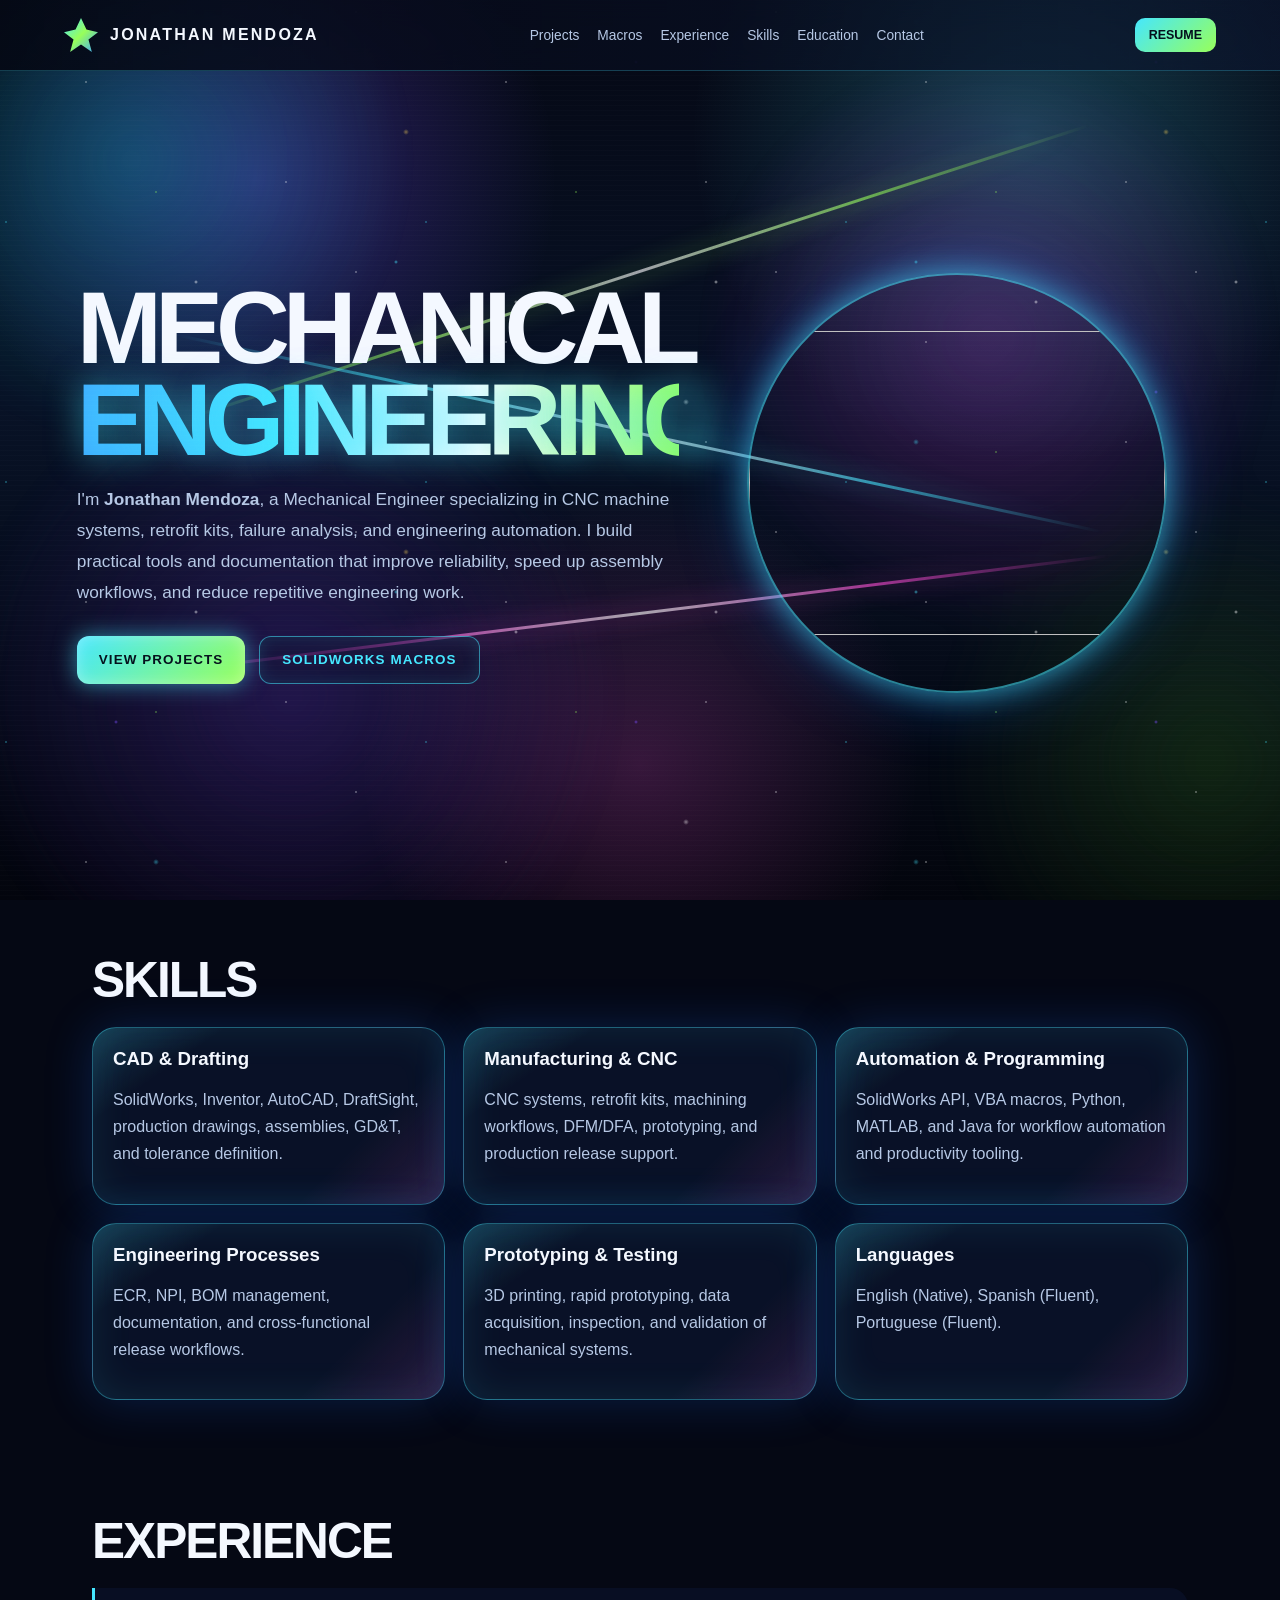
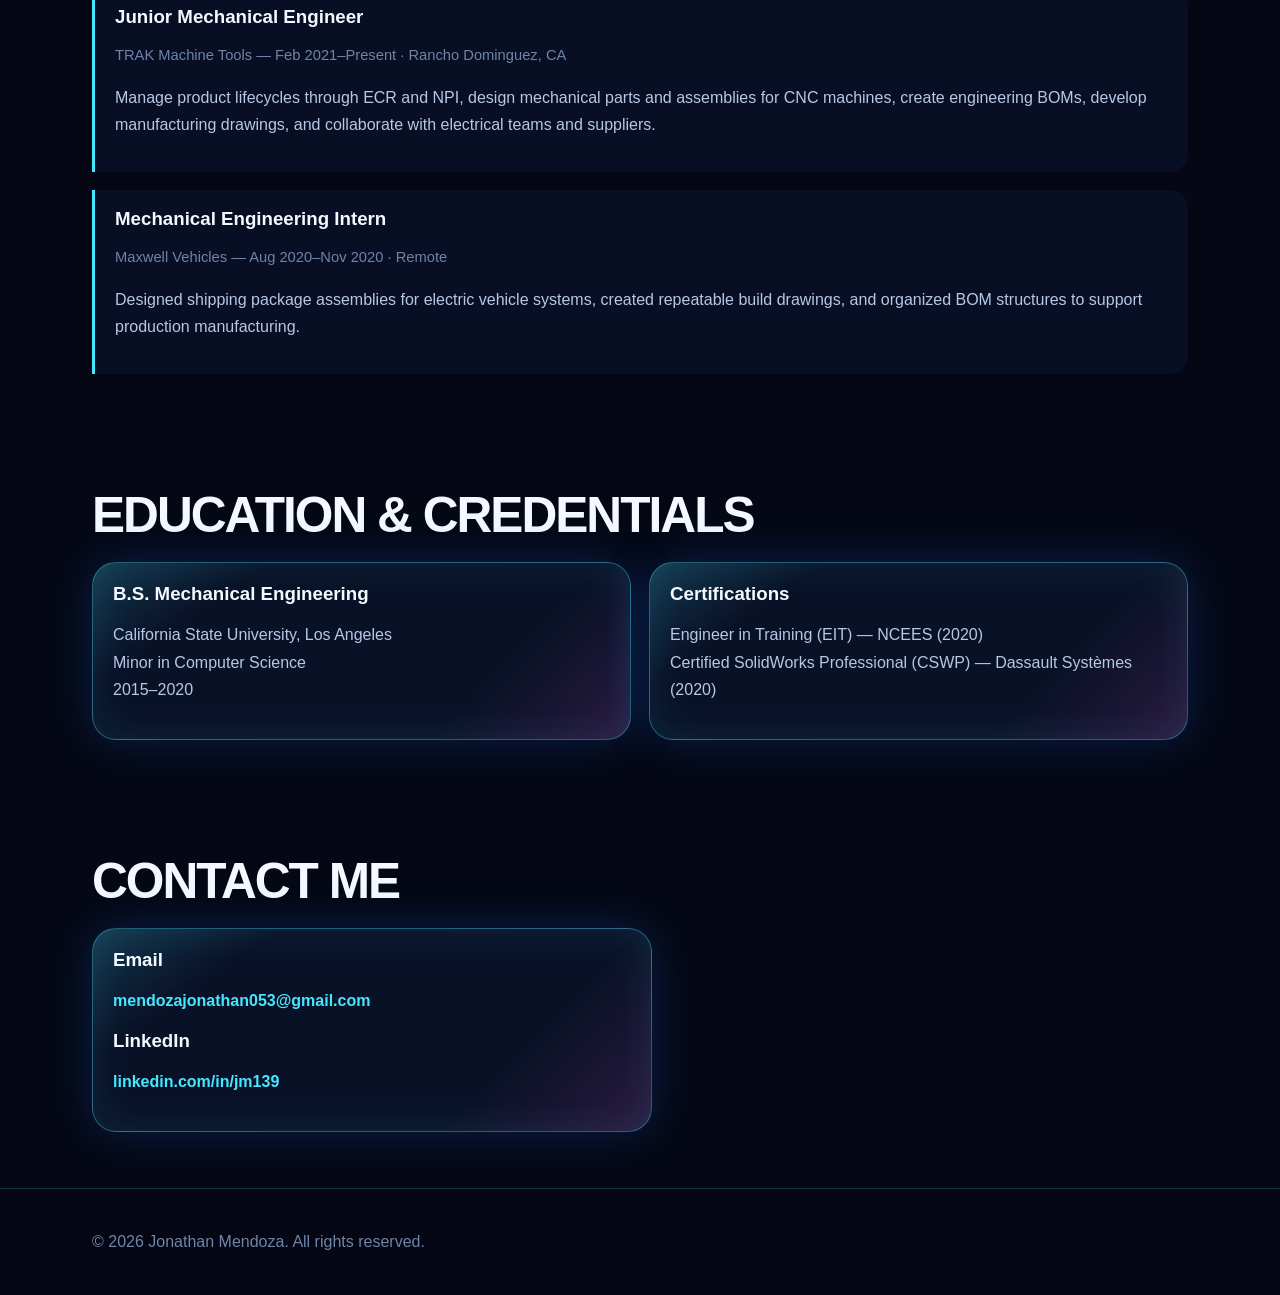
==== index.html @ 1b7caec9 "Fix img tag in index.html" ====
<!doctype html>
<html lang="en">
<head>
  <meta charset="utf-8" />
  <meta name="viewport" content="width=device-width, initial-scale=1" />
  <title>Jonathan Mendoza — Mechanical Engineer Portfolio</title>
  <meta name="description" content="Portfolio of Jonathan Mendoza, Mechanical Engineer specializing in CNC systems, SolidWorks automation, failure analysis, and manufacturing documentation." />
  <link rel="icon" href="assets/favicon.svg" type="image/svg+xml" />
  <link rel="stylesheet" href="styles.css" />
  <script defer src="script.js"></script>
</head>
<body>
  <div class="space-scene" aria-hidden="true">
    <div class="parallax-layer nebula-layer" data-depth="0.018"></div>
    <div class="parallax-layer stars-large" data-depth="0.030"></div>
    <div class="parallax-layer stars-medium" data-depth="0.055"></div>
    <div class="parallax-layer stars-small" data-depth="0.085"></div>
    <div class="grid-horizon"></div>
    <div class="shooting-star" style="--top:8%;--left:-12%;--length:210px;--angle:22deg;--duration:5.8s;--delay:0.5s;--travel-x:120vw;--travel-y:48vh;"></div>
    <div class="shooting-star" style="--top:20%;--left:58%;--length:150px;--angle:145deg;--duration:6.4s;--delay:2.2s;--travel-x:-90vw;--travel-y:50vh;"></div>
    <div class="shooting-star" style="--top:62%;--left:-18%;--length:250px;--angle:18deg;--duration:7.4s;--delay:4.1s;--travel-x:130vw;--travel-y:30vh;"></div>
    <div class="energy-beam beam-1"></div>
    <div class="energy-beam beam-2"></div>
    <div class="energy-beam beam-3"></div>
  </div>
  <div class="scanline" aria-hidden="true"></div>

  <header class="site-header">
    <div class="nav-shell">
      <a class="brand" href="#hero" aria-label="Jonathan Mendoza home">
        <span class="logo-mark"></span>
        <span>Jonathan Mendoza</span>
      </a>

      <nav class="nav-links" aria-label="Primary navigation">
        <a href="#projects">Projects</a>
        <a href="solidworks-macros.html">Macros</a>
        <a href="#experience">Experience</a>
        <a href="#skills">Skills</a>
        <a href="#education">Education</a>
        <a href="#contact">Contact</a>
      </nav>

      <a class="resume-link" href="assets/Jonathan_Mendoza_Resume.pdf" download>Resume</a>
    </div>
  </header>

  <main id="main" class="page">
    <section id="hero" class="hero">
      <div class="hero-copy">
        <h1>
          <span>Mechanical</span>
          <span class="title-gradient">Engineering</span>
        </h1>

        <p>
          I'm <strong>Jonathan Mendoza</strong>, a Mechanical Engineer specializing in CNC machine systems,
          retrofit kits, failure analysis, and engineering automation. I build practical tools and documentation
          that improve reliability, speed up assembly workflows, and reduce repetitive engineering work.
        </p>

        <div class="actions">
          <a class="btn btn-primary" href="#projects">View Projects</a>
          <a class="btn btn-secondary" href="solidworks-macros.html">SolidWorks Macros</a>
        </div>
      </div>

    <div class="hero-visual">
      <div class="profile-orb">
        <img src="assets/profile.png>
      </div>
    </div>
    </section>

    <section id="projects" class="content-section">
      <div class="container">
        <h2 class="section-title">Selected Projects</h2>
        <p class="section-sub">
          Engineering work focused on DFM, non-conformance management, commissioning, rapid prototyping,
          tooling, and documentation.
        </p>

        <div class="grid cols-3">
          <article class="hud-card">
            <div class="project-image placeholder-cyan">CNC</div>
            <div class="card-body">
              <h3>CNC Drive Assembly — Redacted Drawing</h3>
              <p>Engineering drawing showing the mechanical layout of a ball screw assembly for a CNC mill.</p>
              <div class="tags">
                <span>Drawing</span>
                <span>CNC</span>
                <span>Redacted</span>
              </div>
              <a class="text-link" href="assets/drawings/CNC_Drive_Assembly_Drawing.pdf" target="_blank" rel="noopener">View Drawing (PDF)</a>
            </div>
          </article>

          <article class="hud-card">
            <div class="project-image placeholder-green">EFA</div>
            <div class="card-body">
              <h3>CNC Turret Coolant Leakage — Failure Analysis</h3>
              <p>Performed a structured engineering investigation into position-dependent coolant leakage on a CNC turning center.</p>
              <div class="tags">
                <span>Failure Analysis</span>
                <span>Root Cause</span>
                <span>Reliability</span>
              </div>
              <a class="text-link" href="coolant-leakage-failure-analysis.html">View Case Study →</a>
            </div>
          </article>

          <article class="hud-card">
            <div class="project-image placeholder-violet">SW</div>
            <div class="card-body">
              <h3>SolidWorks Macro Toolkit</h3>
              <p>Custom SolidWorks API macros for drawing cleanup, assembly diagnostics, tree organization, and faster workflows.</p>
              <div class="tags">
                <span>SolidWorks API</span>
                <span>VBA</span>
                <span>Automation</span>
              </div>
              <a class="text-link" href="solidworks-macros.html">View Macro Case Study →</a>
            </div>
          </article>
        </div>
      </div>
    </section>

    <section id="skills" class="content-section">
      <div class="container">
        <h2 class="section-title">Skills</h2>

        <div class="grid cols-3">
          <article class="hud-card">
            <div class="card-body">
              <h3>CAD &amp; Drafting</h3>
              <p>SolidWorks, Inventor, AutoCAD, DraftSight, production drawings, assemblies, GD&amp;T, and tolerance definition.</p>
            </div>
          </article>

          <article class="hud-card">
            <div class="card-body">
              <h3>Manufacturing &amp; CNC</h3>
              <p>CNC systems, retrofit kits, machining workflows, DFM/DFA, prototyping, and production release support.</p>
            </div>
          </article>

          <article class="hud-card">
            <div class="card-body">
              <h3>Automation &amp; Programming</h3>
              <p>SolidWorks API, VBA macros, Python, MATLAB, and Java for workflow automation and productivity tooling.</p>
            </div>
          </article>

          <article class="hud-card">
            <div class="card-body">
              <h3>Engineering Processes</h3>
              <p>ECR, NPI, BOM management, documentation, and cross-functional release workflows.</p>
            </div>
          </article>

          <article class="hud-card">
            <div class="card-body">
              <h3>Prototyping &amp; Testing</h3>
              <p>3D printing, rapid prototyping, data acquisition, inspection, and validation of mechanical systems.</p>
            </div>
          </article>

          <article class="hud-card">
            <div class="card-body">
              <h3>Languages</h3>
              <p>English (Native), Spanish (Fluent), Portuguese (Fluent).</p>
            </div>
          </article>
        </div>
      </div>
    </section>

    <section id="experience" class="content-section">
      <div class="container">
        <h2 class="section-title">Experience</h2>

        <div class="timeline">
          <article class="timeline-item">
            <h3>Junior Mechanical Engineer</h3>
            <p class="meta">TRAK Machine Tools — Feb 2021–Present · Rancho Dominguez, CA</p>
            <p>
              Manage product lifecycles through ECR and NPI, design mechanical parts and assemblies for CNC machines,
              create engineering BOMs, develop manufacturing drawings, and collaborate with electrical teams and suppliers.
            </p>
          </article>

          <article class="timeline-item">
            <h3>Mechanical Engineering Intern</h3>
            <p class="meta">Maxwell Vehicles — Aug 2020–Nov 2020 · Remote</p>
            <p>
              Designed shipping package assemblies for electric vehicle systems, created repeatable build drawings,
              and organized BOM structures to support production manufacturing.
            </p>
          </article>
        </div>
      </div>
    </section>

    <section id="education" class="content-section">
      <div class="container">
        <h2 class="section-title">Education &amp; Credentials</h2>

        <div class="grid cols-2">
          <article class="hud-card">
            <div class="card-body">
              <h3>B.S. Mechanical Engineering</h3>
              <p>
                California State University, Los Angeles<br />
                Minor in Computer Science<br />
                2015–2020
              </p>
            </div>
          </article>

          <article class="hud-card">
            <div class="card-body">
              <h3>Certifications</h3>
              <p>
                Engineer in Training (EIT) — NCEES (2020)<br />
                Certified SolidWorks Professional (CSWP) — Dassault Systèmes (2020)
              </p>
            </div>
          </article>
        </div>
      </div>
    </section>

    <section id="contact" class="content-section">
      <div class="container">
        <h2 class="section-title">Contact Me</h2>

        <div class="hud-card contact-card">
          <div class="card-body">
            <h3>Email</h3>
            <p>
              <a class="text-link" href="mailto:mendozajonathan053@gmail.com">mendozajonathan053@gmail.com</a>
            </p>

            <h3>LinkedIn</h3>
            <p>
              <a class="text-link" href="https://linkedin.com/in/jm139" target="_blank" rel="noopener">linkedin.com/in/jm139</a>
            </p>
          </div>
        </div>
      </div>
    </section>
  </main>

  <footer class="footer">
    <div class="container">
      <p>© 2026 Jonathan Mendoza. All rights reserved.</p>
    </div>
  </footer>
</body>
</html>
---- styles.css ----
:root {
  --space-black: #050814;
  --deep-space: #0c1630;
  --panel-blue: rgba(12, 22, 48, 0.78);

  --starforce-blue: #3ea7ff;
  --cyber-cyan: #45e7ff;
  --megaman-blue: #1c6fff;
  --plasma-green: #98ff5a;
  --galaxy-violet: #7b4dff;
  --cosmic-magenta: #ff4fd8;
  --flare-gold: #ffd85a;

  --text-primary: #f4f8ff;
  --text-secondary: #b6c8e5;
  --text-muted: #6f84a8;
}

/* Base */
* {
  box-sizing: border-box;
}

html {
  scroll-behavior: smooth;
}

body {
  margin: 0;
  min-height: 100vh;
  overflow-x: hidden;
  font-family: "Segoe UI", Arial, sans-serif;
  color: var(--text-primary);
  background: var(--space-black);
}

a {
  color: inherit;
}

/* Animated Background */
.space-scene {
  position: fixed;
  inset: 0;
  overflow: hidden;
  z-index: -10;
  background:
    radial-gradient(circle at 20% 20%, rgba(123, 77, 255, 0.34), transparent 24%),
    radial-gradient(circle at 80% 15%, rgba(69, 231, 255, 0.25), transparent 26%),
    radial-gradient(circle at 50% 85%, rgba(255, 79, 216, 0.20), transparent 28%),
    linear-gradient(180deg, #050814 0%, #081226 45%, #03050d 100%);
}

.parallax-layer {
  position: absolute;
  inset: -12%;
  background-repeat: repeat;
  will-change: transform;
  transition: transform 0.16s ease-out;
}

.stars-small {
  opacity: 0.95;
  background-image:
    radial-gradient(1px 1px at 20px 30px, #ffffff, transparent),
    radial-gradient(1px 1px at 90px 120px, #ffffff, transparent),
    radial-gradient(1px 1px at 160px 70px, #45e7ff, transparent),
    radial-gradient(1px 1px at 240px 190px, #ffffff, transparent),
    radial-gradient(1px 1px at 310px 40px, #98ff5a, transparent);
  background-size: 420px 260px;
  animation: starDriftSmall 80s linear infinite;
}

.stars-medium {
  opacity: 0.65;
  background-image:
    radial-gradient(2px 2px at 30px 40px, #45e7ff, transparent),
    radial-gradient(2px 2px at 150px 80px, #ffffff, transparent),
    radial-gradient(2px 2px at 270px 170px, #7b4dff, transparent),
    radial-gradient(2px 2px at 350px 60px, #ffffff, transparent);
  background-size: 520px 330px;
  animation: starDriftMedium 110s linear infinite reverse;
}

.stars-large {
  opacity: 0.45;
  background-image:
    radial-gradient(3px 3px at 80px 90px, #ffffff, transparent),
    radial-gradient(3px 3px at 310px 130px, #45e7ff, transparent),
    radial-gradient(3px 3px at 560px 240px, #ffd85a, transparent);
  background-size: 760px 420px;
  animation: starDriftLarge 150s linear infinite;
}

.nebula-layer {
  opacity: 0.72;
  filter: blur(16px) saturate(150%);
  background:
    radial-gradient(circle at 18% 24%, rgba(69, 231, 255, 0.34), transparent 18%),
    radial-gradient(circle at 28% 72%, rgba(123, 77, 255, 0.32), transparent 24%),
    radial-gradient(circle at 72% 40%, rgba(255, 79, 216, 0.28), transparent 22%),
    radial-gradient(circle at 86% 78%, rgba(152, 255, 90, 0.16), transparent 18%);
  animation: nebulaPulse 9s ease-in-out infinite alternate;
}

.grid-horizon {
  position: absolute;
  left: -15%;
  right: -15%;
  bottom: -18%;
  height: 44vh;
  transform: perspective(650px) rotateX(64deg);
  transform-origin: bottom;
  background-image:
    linear-gradient(rgba(69, 231, 255, 0.28) 1px, transparent 1px),
    linear-gradient(90deg, rgba(69, 231, 255, 0.28) 1px, transparent 1px);
  background-size: 70px 70px;
  box-shadow: inset 0 20px 90px rgba(69, 231, 255, 0.24);
  mask-image: linear-gradient(to top, rgba(0, 0, 0, 0.85), transparent 75%);
  animation: gridTravel 4.5s linear infinite;
}

.shooting-star {
  position: absolute;
  top: var(--top);
  left: var(--left);
  width: var(--length);
  height: 2px;
  opacity: 0;
  transform: rotate(var(--angle));
  background: linear-gradient(90deg, transparent, #ffffff, var(--cyber-cyan), transparent);
  border-radius: 999px;
  filter: drop-shadow(0 0 8px var(--cyber-cyan));
  animation: shoot var(--duration) linear infinite;
  animation-delay: var(--delay);
}

.energy-beam {
  position: absolute;
  left: 13vw;
  width: 74vw;
  height: 3px;
  border-radius: 999px;
  opacity: 0.62;
  filter: drop-shadow(0 0 12px currentColor);
  background: linear-gradient(90deg, transparent, currentColor, #ffffff, currentColor, transparent);
  animation: beamSweep 6s ease-in-out infinite alternate;
}

.beam-1 {
  top: 30%;
  color: var(--plasma-green);
  transform: rotate(-18deg);
}

.beam-2 {
  top: 48%;
  color: var(--cyber-cyan);
  transform: rotate(12deg);
  animation-delay: -1.8s;
}

.beam-3 {
  top: 68%;
  color: var(--cosmic-magenta);
  transform: rotate(-7deg);
  animation-delay: -3.2s;
}

.scanline {
  position: fixed;
  inset: 0;
  z-index: 20;
  pointer-events: none;
  opacity: 0.25;
  mix-blend-mode: screen;
  background: repeating-linear-gradient(
    to bottom,
    rgba(255, 255, 255, 0.035) 0,
    rgba(255, 255, 255, 0.035) 1px,
    transparent 1px,
    transparent 5px
  );
}

/* Page Structure */
.page {
  position: relative;
  z-index: 5;
}

.container {
  max-width: 1140px;
  margin: 0 auto;
  padding: 0 22px;
}

/* Header / Navigation */
.site-header {
  position: sticky;
  top: 0;
  z-index: 30;
  background: linear-gradient(90deg, rgba(5, 8, 20, 0.90), rgba(12, 22, 48, 0.62));
  border-bottom: 1px solid rgba(69, 231, 255, 0.24);
  backdrop-filter: blur(14px);
}

.nav-shell {
  display: flex;
  align-items: center;
  justify-content: space-between;
  gap: 24px;
  padding: 18px clamp(20px, 5vw, 70px);
}

.brand {
  display: flex;
  align-items: center;
  gap: 12px;
  color: var(--text-primary);
  font-weight: 800;
  letter-spacing: 0.14em;
  text-transform: uppercase;
  text-decoration: none;
}

.logo-mark {
  width: 34px;
  height: 34px;
  clip-path: polygon(
    50% 0,
    66% 34%,
    100% 42%,
    72% 63%,
    82% 100%,
    50% 78%,
    18% 100%,
    28% 63%,
    0 42%,
    34% 34%
  );
  background: linear-gradient(135deg, var(--cyber-cyan), var(--plasma-green), var(--starforce-blue));
  box-shadow: 0 0 24px rgba(69, 231, 255, 0.75);
}

.nav-links {
  display: flex;
  flex-wrap: wrap;
  gap: 18px;
  color: var(--text-secondary);
  font-size: 0.86rem;
}

.nav-links a,
.resume-link {
  text-decoration: none;
}

.resume-link {
  color: #04101c;
  background: linear-gradient(135deg, var(--cyber-cyan), var(--plasma-green));
  padding: 10px 14px;
  border-radius: 10px;
  font-size: 0.78rem;
  font-weight: 800;
  text-transform: uppercase;
}

/* Hero */
.hero {
  display: grid;
  grid-template-columns: minmax(0, 1.1fr) minmax(280px, 0.9fr);
  align-items: center;
  gap: 32px;
  min-height: calc(100vh - 76px);
  padding: 72px clamp(22px, 6vw, 86px);
}

.hero-copy {
  max-width: 820px;
}

/* Removed from HTML, kept only in case it appears elsewhere */
.kicker {
  display: none;
}

h1 {
  margin: 0;
  font-size: clamp(3rem, 8vw, 7.2rem);
  line-height: 0.9;
  letter-spacing: -0.07em;
  text-transform: uppercase;
}

.title-gradient {
  display: block;
  background: linear-gradient(
    90deg,
    var(--starforce-blue),
    var(--cyber-cyan),
    #ffffff,
    var(--plasma-green)
  );
  -webkit-background-clip: text;
  -webkit-text-fill-color: transparent;
  text-shadow: 0 0 34px rgba(69, 231, 255, 0.54);
}

.hero-copy p,
.section-sub {
  color: var(--text-secondary);
  font-size: 1.08rem;
  line-height: 1.8;
}

.hero-copy p {
  max-width: 660px;
}

.actions {
  display: flex;
  flex-wrap: wrap;
  gap: 14px;
  margin-top: 28px;
}

.btn {
  display: inline-flex;
  align-items: center;
  justify-content: center;
  min-height: 48px;
  padding: 0 22px;
  border-radius: 12px;
  font-size: 0.84rem;
  font-weight: 750;
  letter-spacing: 0.08em;
  text-transform: uppercase;
  text-decoration: none;
}

.btn-primary {
  color: #04101c;
  background: linear-gradient(135deg, var(--cyber-cyan), var(--plasma-green));
  box-shadow:
    0 0 22px rgba(69, 231, 255, 0.55),
    inset 0 0 16px rgba(255, 255, 255, 0.36);
}

.btn-secondary {
  color: var(--cyber-cyan);
  background: rgba(12, 22, 48, 0.42);
  border: 1px solid rgba(69, 231, 255, 0.55);
  box-shadow: inset 0 0 18px rgba(69, 231, 255, 0.12);
}

/* Hero portrait card */

/* Removed from HTML, kept hidden as backup */
.card-header,
.status-list {
  display: none;
}

.hero-visual {
  display: flex;
  justify-content: center;
  align-items: center;
}

.profile-orb {
  width: min(420px, 90%);
  aspect-ratio: 1;
  border-radius: 50%;
  overflow: hidden;

  border: 2px solid rgba(69, 231, 255, 0.55);

  box-shadow:
    0 0 30px rgba(69, 231, 255, 0.6),
    0 0 70px rgba(28, 111, 255, 0.35);
}

.profile-orb img {
  width: 100%;
  height: 100%;
  object-fit: cover;
  display: block;
}

/* Sections */
.content-section {
  padding: 56px 0;
}

.section-title {
  margin: 0 0 18px;
  font-size: clamp(1.8rem, 4vw, 3.1rem);
  letter-spacing: -0.04em;
  text-transform: uppercase;
}

.grid {
  display: grid;
  gap: 18px;
}

.cols-3 {
  grid-template-columns: repeat(3, minmax(0, 1fr));
}

.cols-2 {
  grid-template-columns: repeat(2, minmax(0, 1fr));
}

/* Cards */
.hud-card {
  min-height: 100%;
  position: relative;
  overflow: hidden;
  border: 1px solid rgba(69, 231, 255, 0.38);
  border-radius: 24px;
  background:
    linear-gradient(145deg, rgba(69, 231, 255, 0.18), transparent 22%),
    linear-gradient(315deg, rgba(255, 79, 216, 0.14), transparent 28%),
    rgba(12, 22, 48, 0.70);
  backdrop-filter: blur(18px);
  box-shadow:
    0 0 48px rgba(28, 111, 255, 0.22),
    inset 0 0 42px rgba(69, 231, 255, 0.10);
}

.project-image {
  height: 160px;
  display: grid;
  place-items: center;
  color: #04101c;
  font-size: 3rem;
  font-weight: 900;
  letter-spacing: 0.1em;
}

.placeholder-cyan {
  background: linear-gradient(135deg, var(--cyber-cyan), var(--megaman-blue));
}

.placeholder-green {
  background: linear-gradient(135deg, var(--plasma-green), var(--cyber-cyan));
}

.placeholder-violet {
  background: linear-gradient(135deg, var(--galaxy-violet), var(--cosmic-magenta));
}

.card-body {
  padding: 20px;
}

.card-body h3,
.timeline-item h3 {
  margin: 0 0 8px;
  color: var(--text-primary);
}

.card-body p,
.timeline-item p {
  color: var(--text-secondary);
  line-height: 1.7;
}

.tags {
  display: flex;
  flex-wrap: wrap;
  gap: 8px;
  margin: 14px 0;
}

.tags span {
  color: var(--plasma-green);
  background: rgba(152, 255, 90, 0.08);
  border: 1px solid rgba(152, 255, 90, 0.45);
  border-radius: 999px;
  padding: 5px 9px;
  font-size: 0.72rem;
}

.text-link {
  color: var(--cyber-cyan);
  font-weight: 750;
  text-decoration: none;
}

.text-link:hover {
  text-shadow: 0 0 14px rgba(69, 231, 255, 0.72);
}

/* Timeline */
.timeline {
  display: grid;
  gap: 18px;
}

.timeline-item {
  padding: 18px 20px;
  background: rgba(12, 22, 48, 0.54);
  border-left: 3px solid var(--cyber-cyan);
  border-radius: 0 18px 18px 0;
}

.meta {
  color: var(--text-muted) !important;
  font-size: 0.92rem;
}

/* Contact */
.contact-card {
  max-width: 560px;
}

/* Footer */
.footer {
  position: relative;
  z-index: 5;
  padding: 28px 0;
  color: var(--text-muted);
  background: rgba(5, 8, 20, 0.72);
  border-top: 1px solid rgba(69, 231, 255, 0.22);
}

/* Animations */
@keyframes starDriftSmall {
  from {
    transform: translate3d(0, 0, 0);
  }

  to {
    transform: translate3d(-160px, 260px, 0);
  }
}

@keyframes starDriftMedium {
  from {
    transform: translate3d(0, 0, 0);
  }

  to {
    transform: translate3d(220px, 330px, 0);
  }
}

@keyframes starDriftLarge {
  from {
    transform: translate3d(0, 0, 0);
  }

  to {
    transform: translate3d(-260px, 420px, 0);
  }
}

@keyframes nebulaPulse {
  from {
    transform: scale(1);
    opacity: 0.58;
  }

  to {
    transform: scale(1.08);
    opacity: 0.86;
  }
}

@keyframes gridTravel {
  from {
    background-position: 0 0, 0 0;
  }

  to {
    background-position: 0 70px, 70px 0;
  }
}

@keyframes shoot {
  0% {
    opacity: 0;
    transform: translate3d(0, 0, 0) rotate(var(--angle));
  }

  8% {
    opacity: 1;
  }

  34% {
    opacity: 0.95;
  }

  55%,
  100% {
    opacity: 0;
    transform: translate3d(var(--travel-x), var(--travel-y), 0) rotate(var(--angle));
  }
}

@keyframes beamSweep {
  0% {
    opacity: 0.2;
    filter: drop-shadow(0 0 6px currentColor);
  }

  50% {
    opacity: 0.88;
    filter: drop-shadow(0 0 18px currentColor);
  }

  100% {
    opacity: 0.38;
    filter: drop-shadow(0 0 10px currentColor);
  }
}

/* Responsive */
@media (max-width: 920px) {
  .hero {
    grid-template-columns: 1fr;
  }

  .cols-3 {
    grid-template-columns: 1fr 1fr;
  }

  .nav-links {
    display: none;
  }
}

@media (max-width: 640px) {
  .cols-3,
  .cols-2 {
    grid-template-columns: 1fr;
  }

  .nav-shell {
    padding: 16px 18px;
  }

  .brand {
    letter-spacing: 0.05em;
  }

  .hero {
    padding: 48px 20px;
  }

  h1 {
    font-size: clamp(2.6rem, 18vw, 4.2rem);
  }
}

/* Reduced Motion */
@media (prefers-reduced-motion: reduce) {
  *,
  *::before,
  *::after {
    animation-duration: 0.001ms !important;
    animation-iteration-count: 1 !important;
    scroll-behavior: auto !important;
    transition: none !important;
  }
}
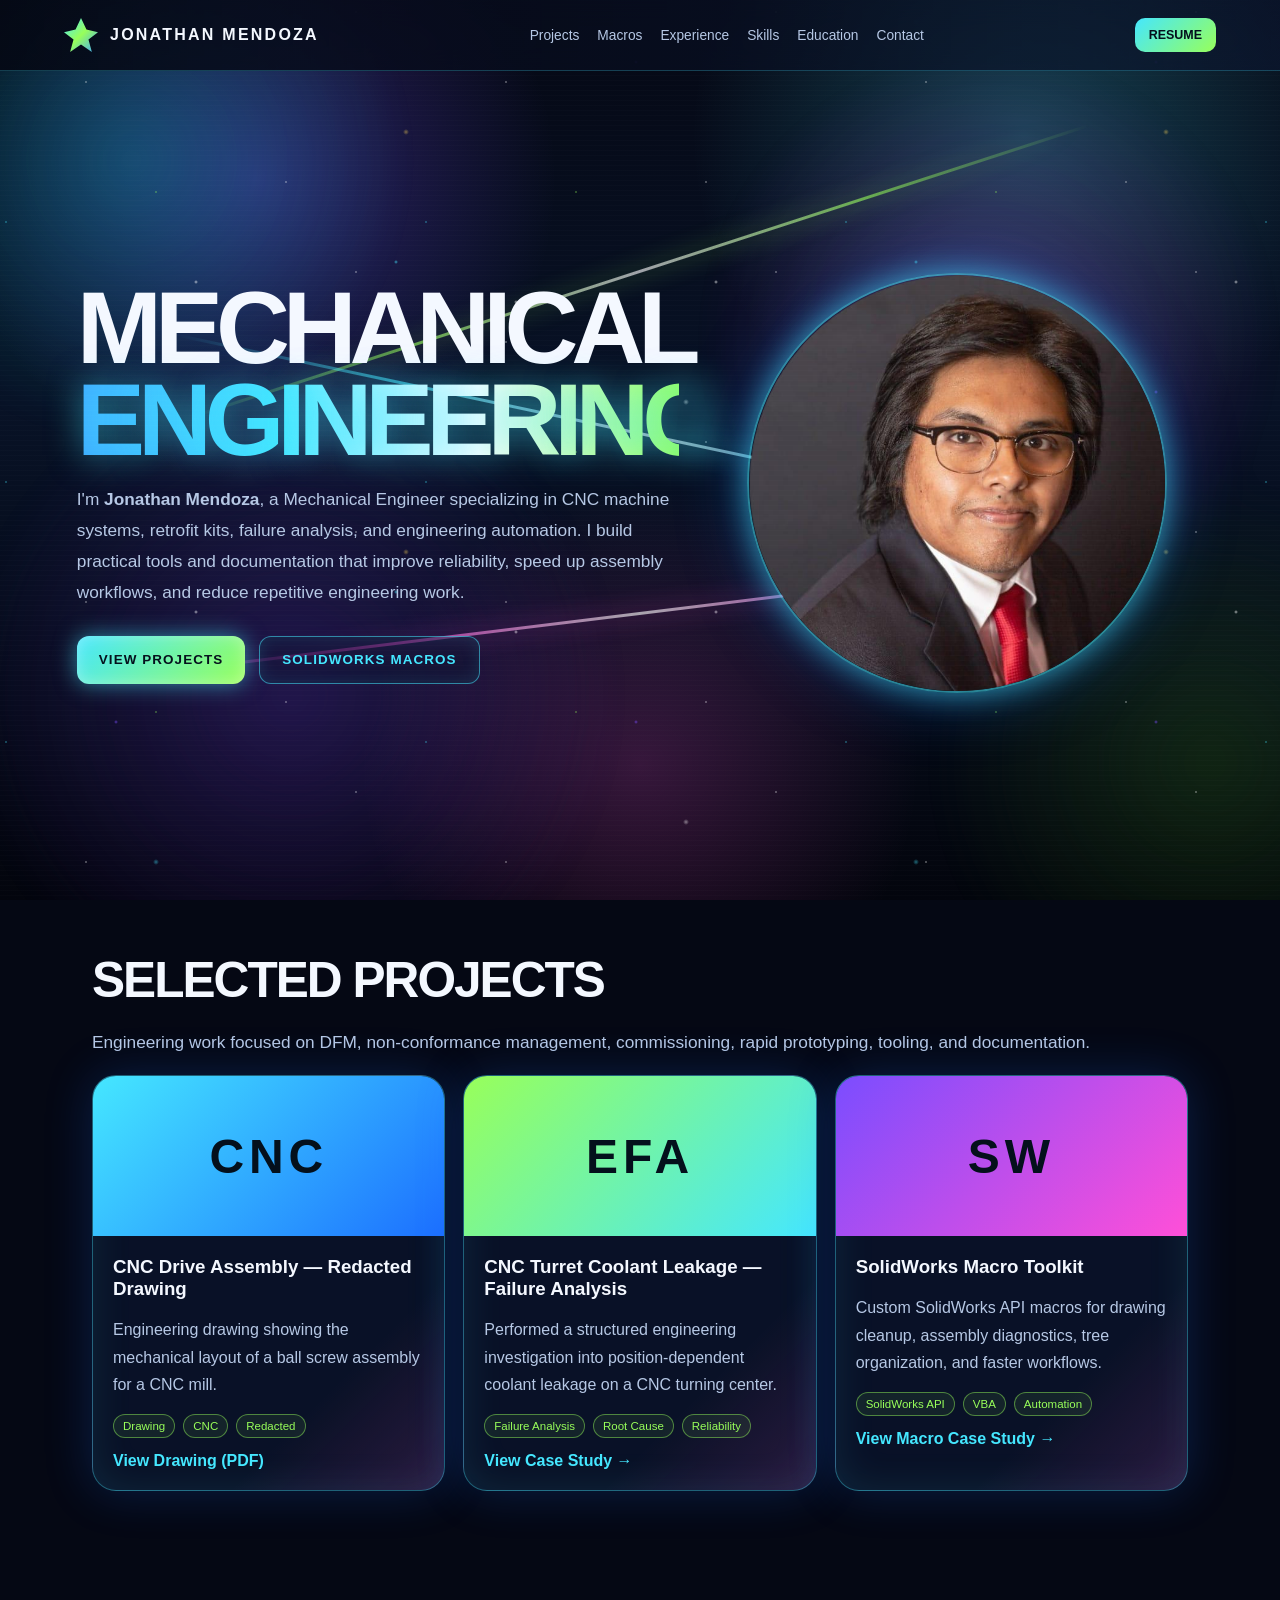
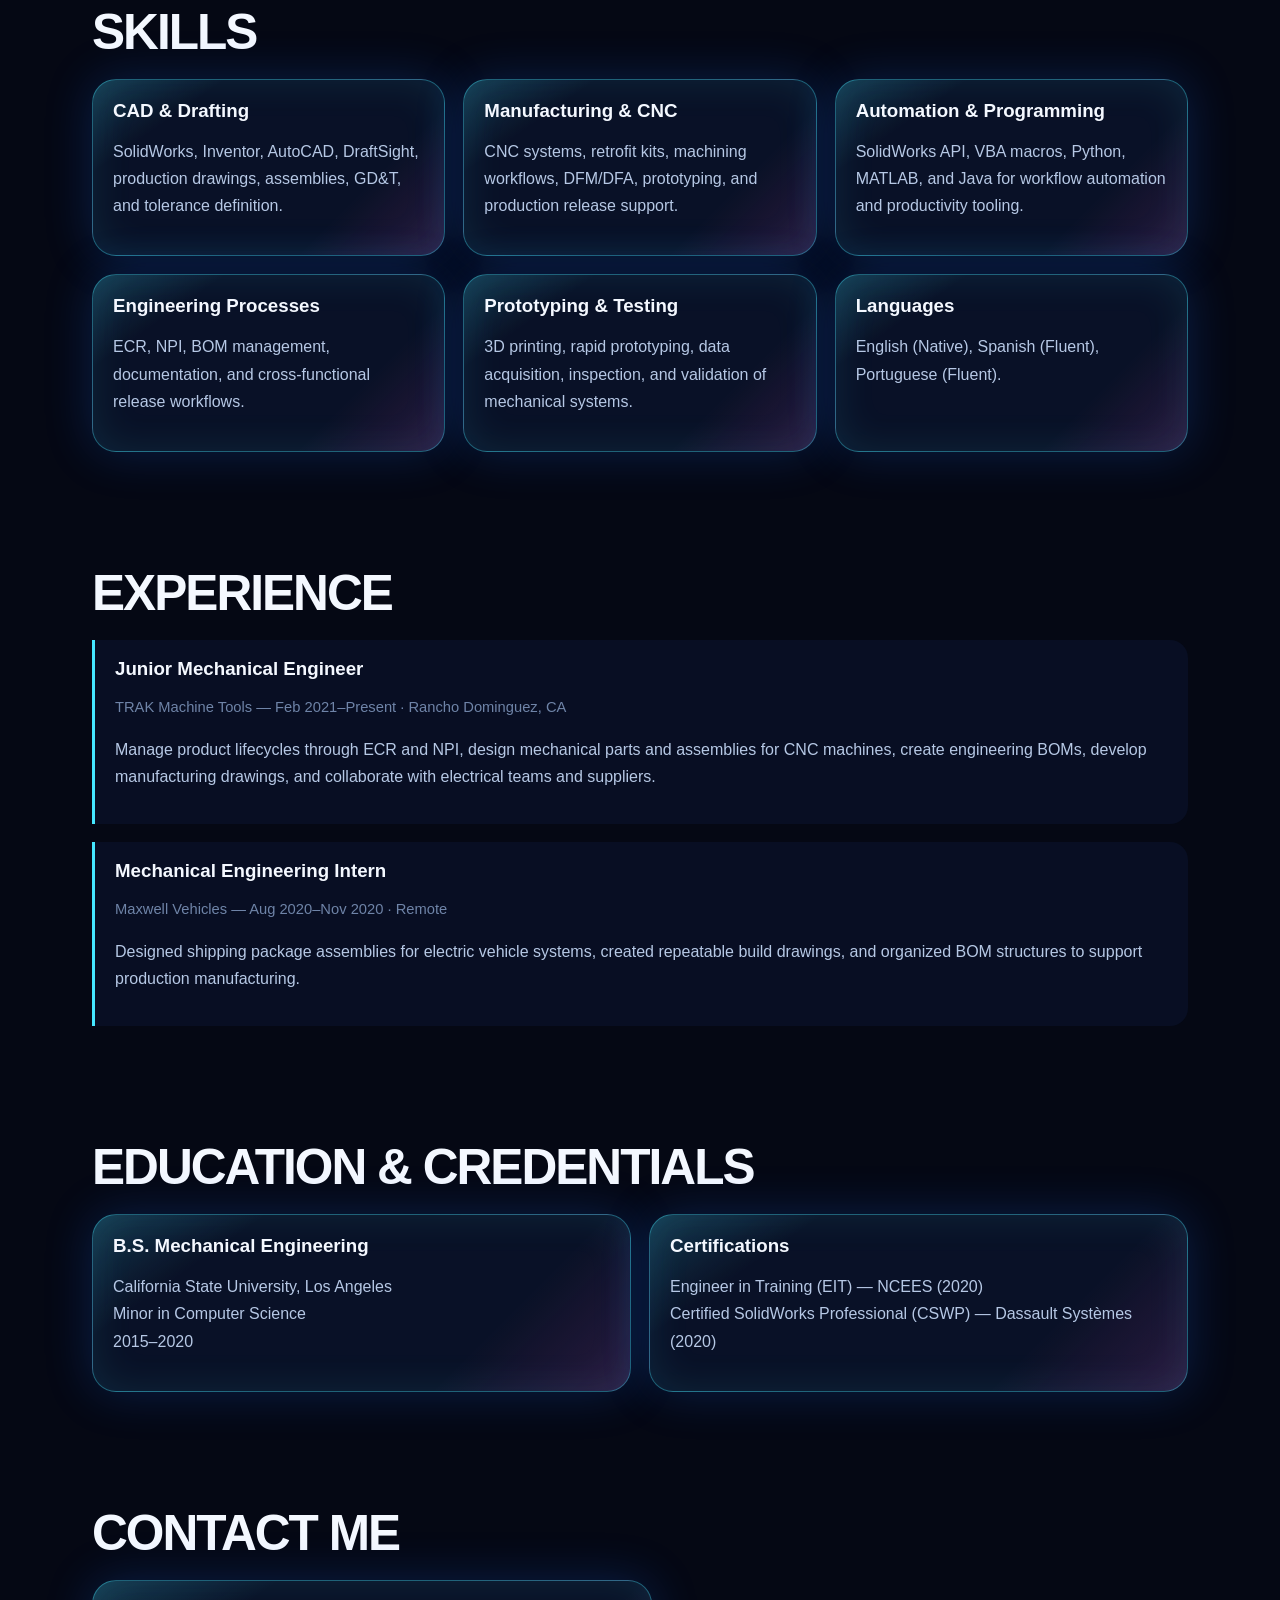
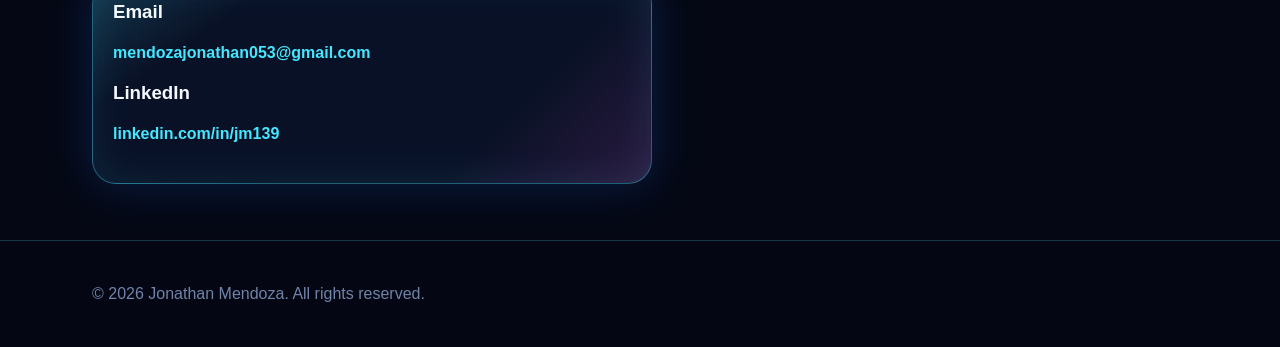
==== commit d6271d81: "Update index.html" ====
--- a/index.html
+++ b/index.html
@@ -67,7 +67,7 @@
 
     <div class="hero-visual">
       <div class="profile-orb">
-        <img src="assets/profile.png>
+        <img src="assets/profile.png" alt="Jonathan Mendoza">
       </div>
     </div>
     </section>
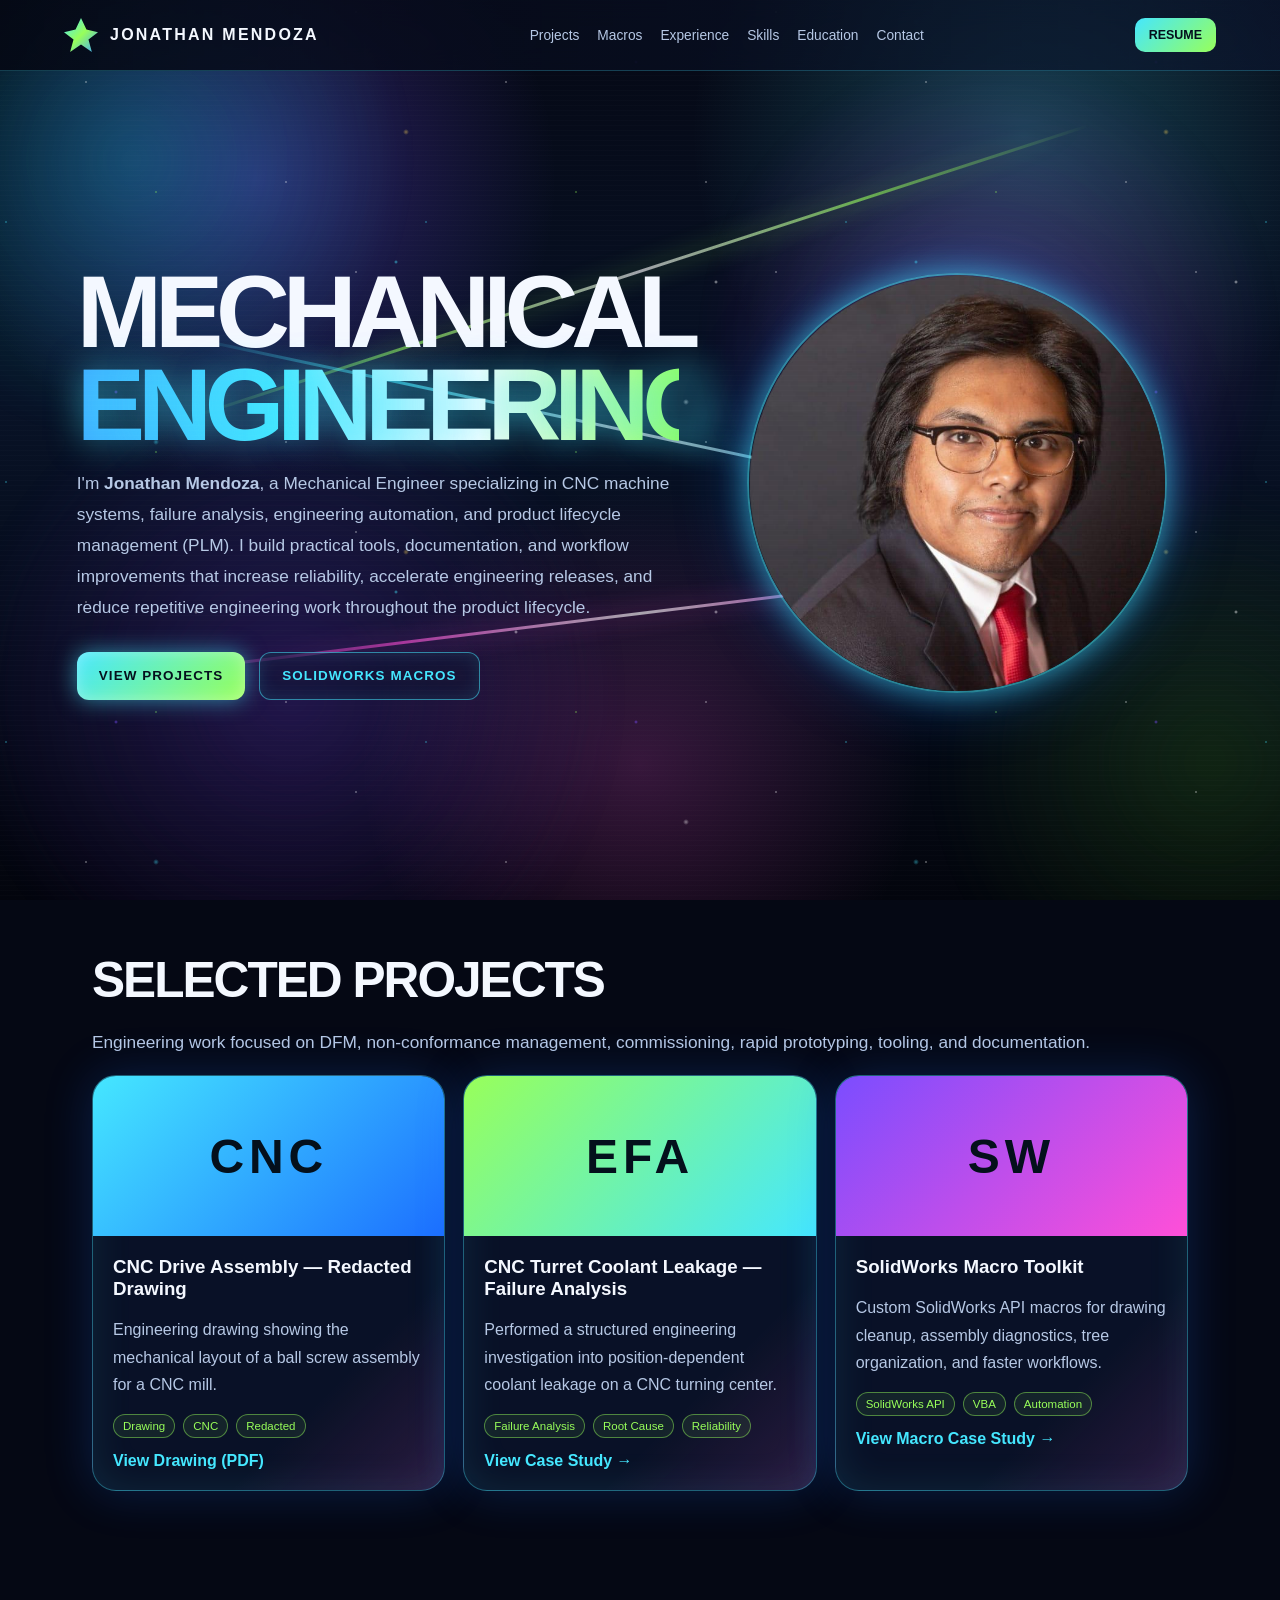
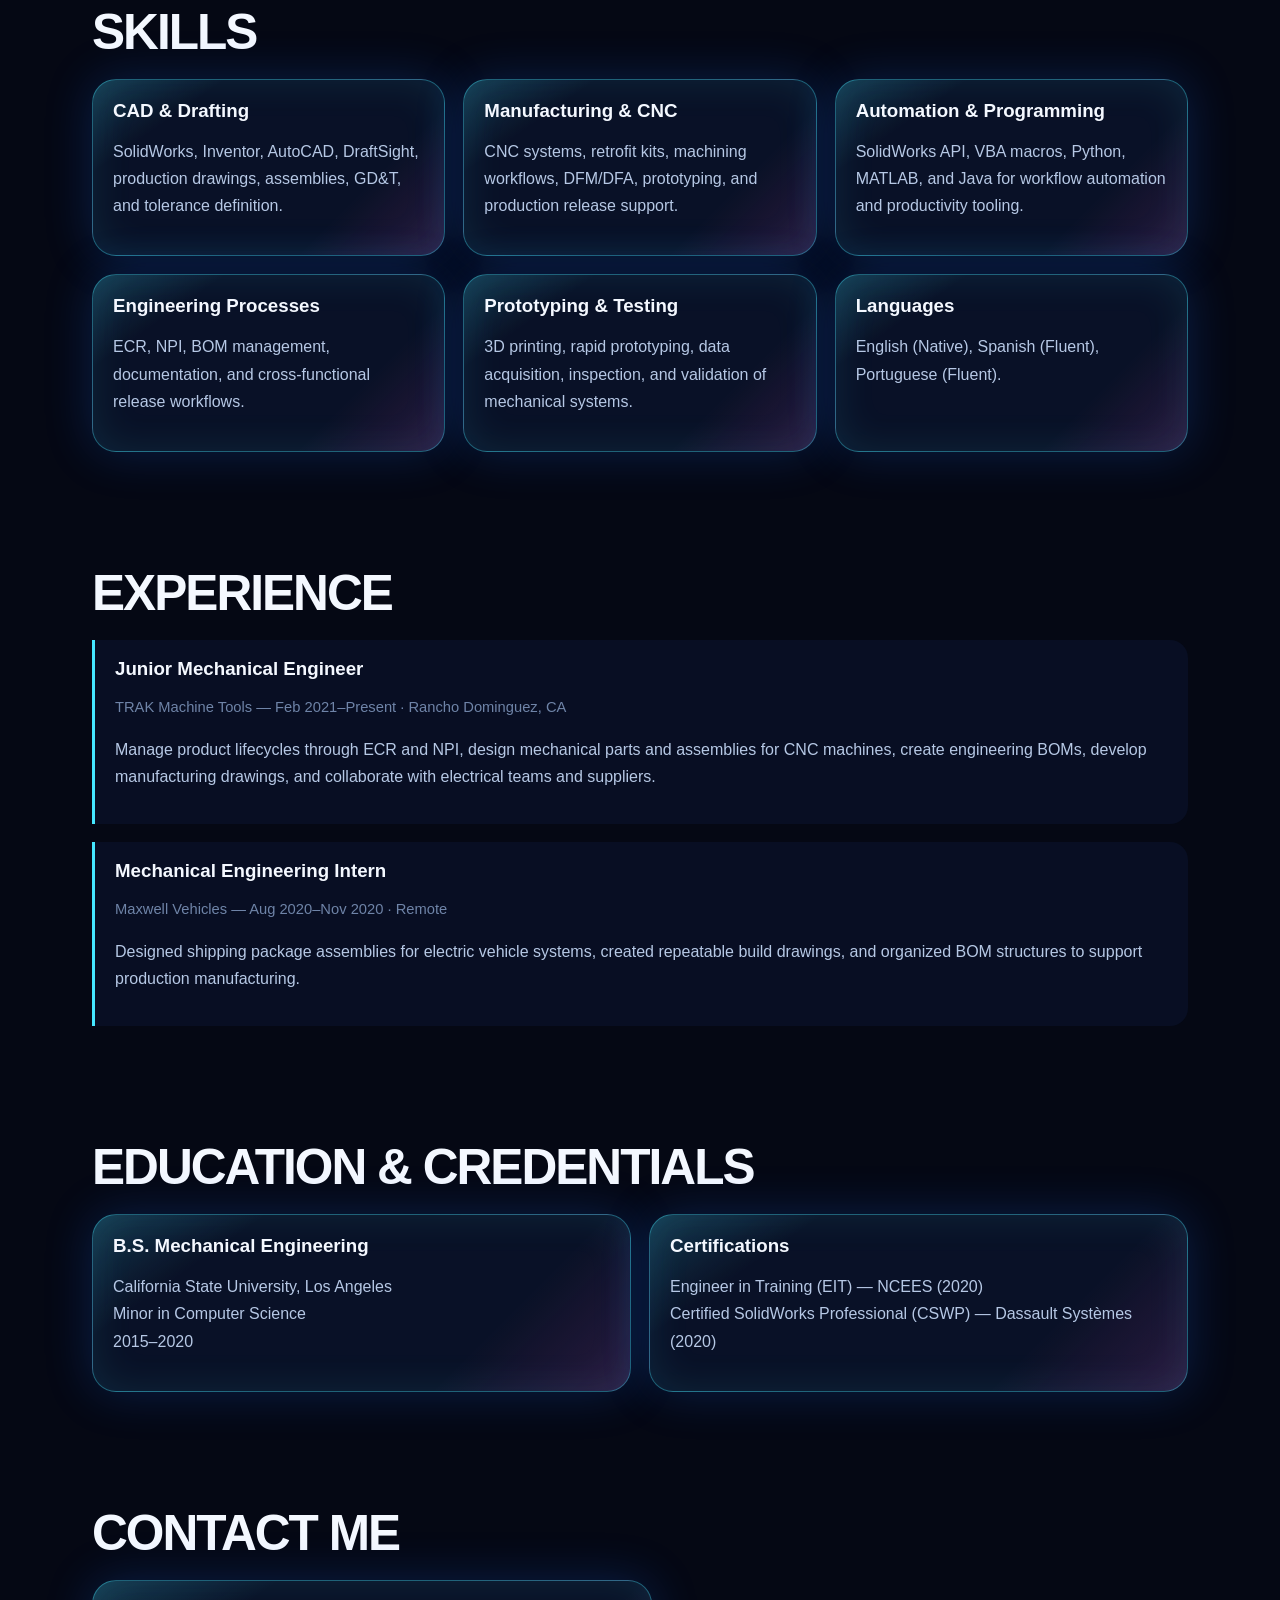
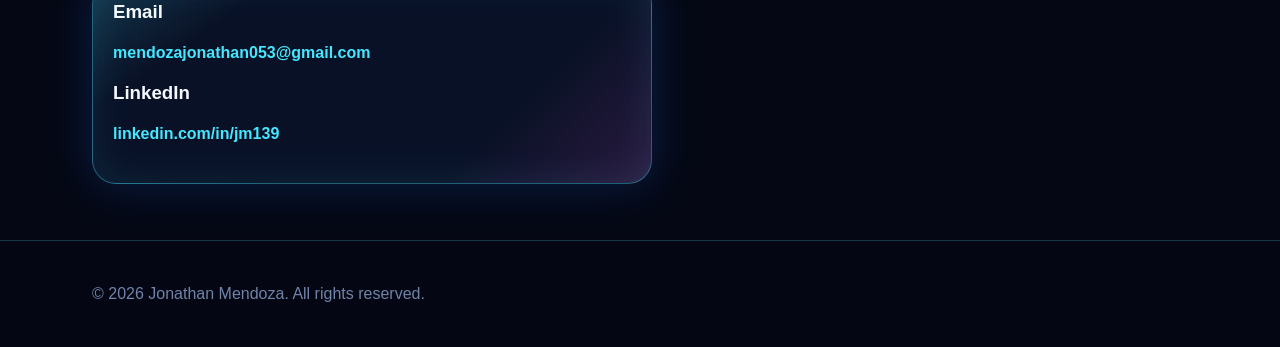
==== commit ad0fca7d: "Revise personal introduction in index.html Updated the description to include product lifecycle mana" ====
--- a/index.html
+++ b/index.html
@@ -55,8 +55,9 @@
 
         <p>
           I'm <strong>Jonathan Mendoza</strong>, a Mechanical Engineer specializing in CNC machine systems,
-          retrofit kits, failure analysis, and engineering automation. I build practical tools and documentation
-          that improve reliability, speed up assembly workflows, and reduce repetitive engineering work.
+          failure analysis, engineering automation, and product lifecycle management (PLM).
+          I build practical tools, documentation, and workflow improvements that increase reliability,
+          accelerate engineering releases, and reduce repetitive engineering work throughout the product lifecycle.
         </p>
 
         <div class="actions">
@@ -67,7 +68,7 @@
 
     <div class="hero-visual">
       <div class="profile-orb">
-        <img src="assets/profile.png" alt="Jonathan Mendoza">
+        <img src="assets/profile.png" alt="Jonathan Mendoza" />
       </div>
     </div>
     </section>
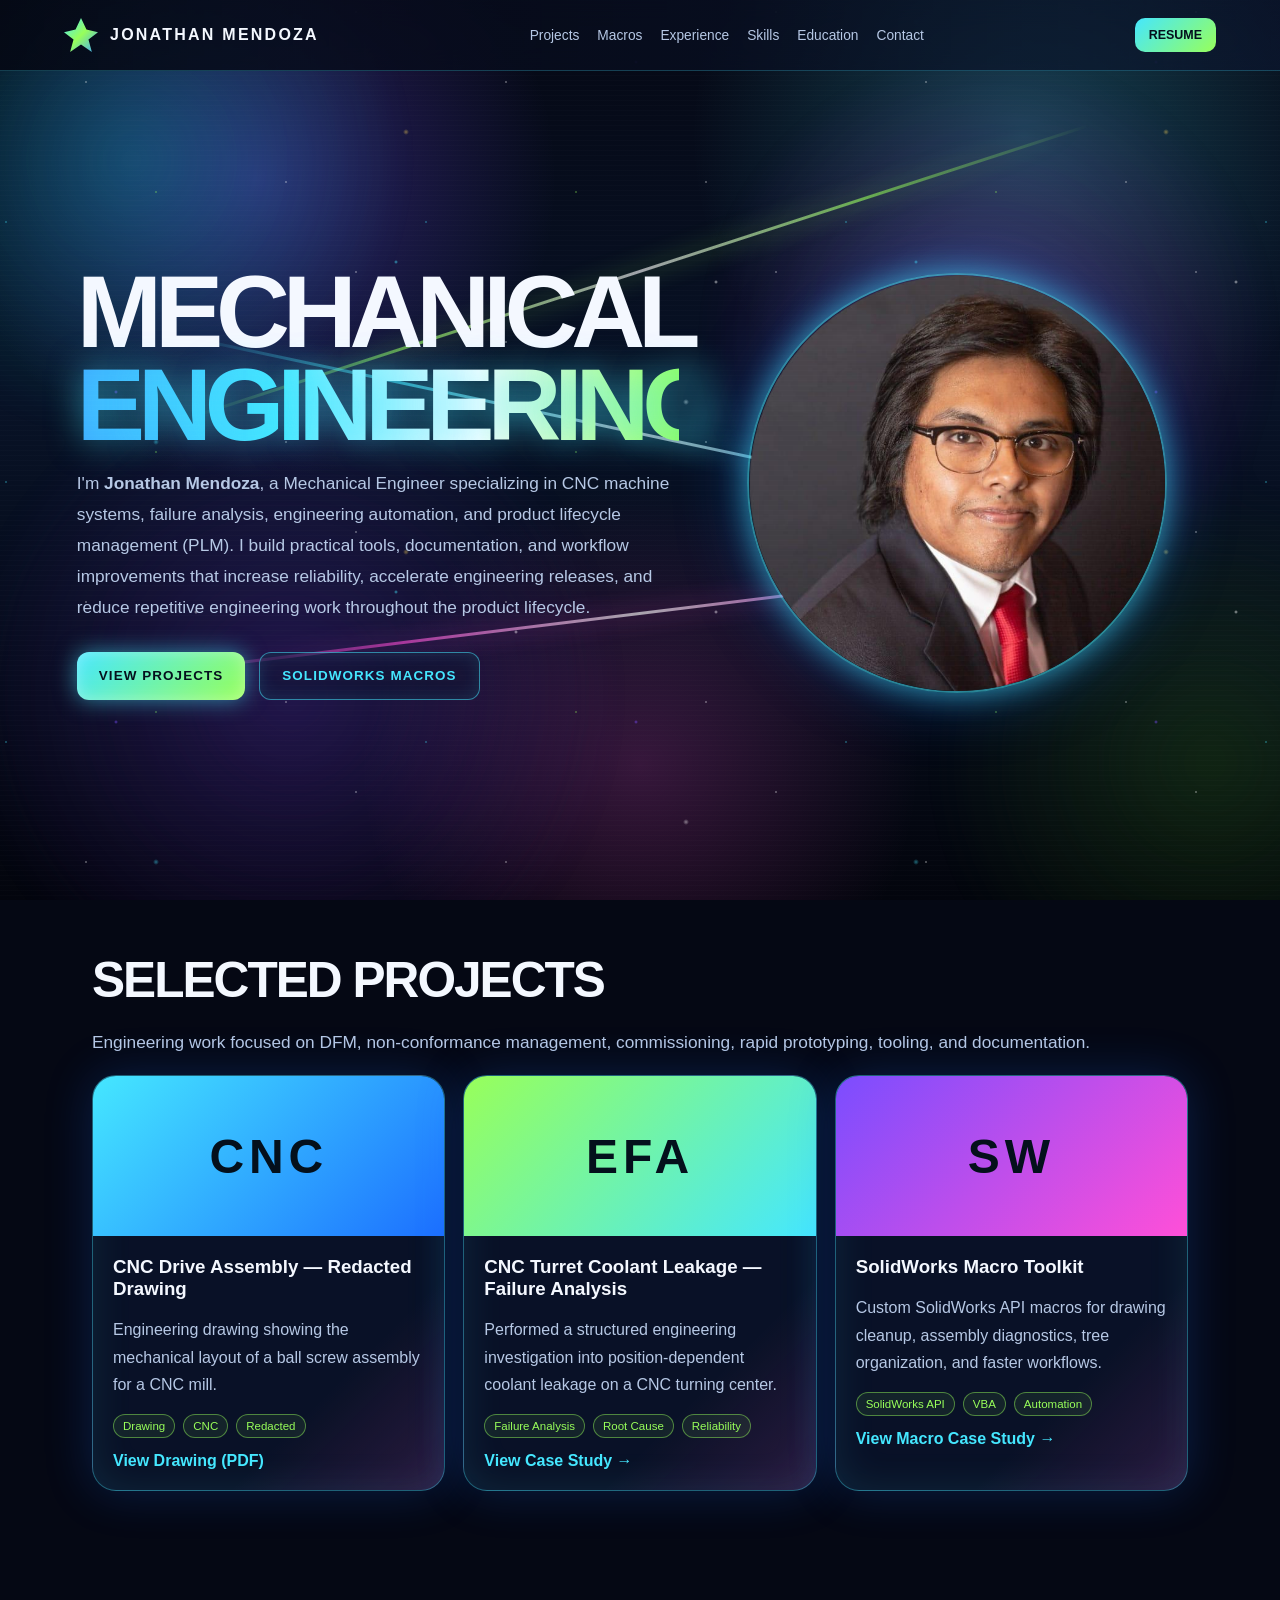
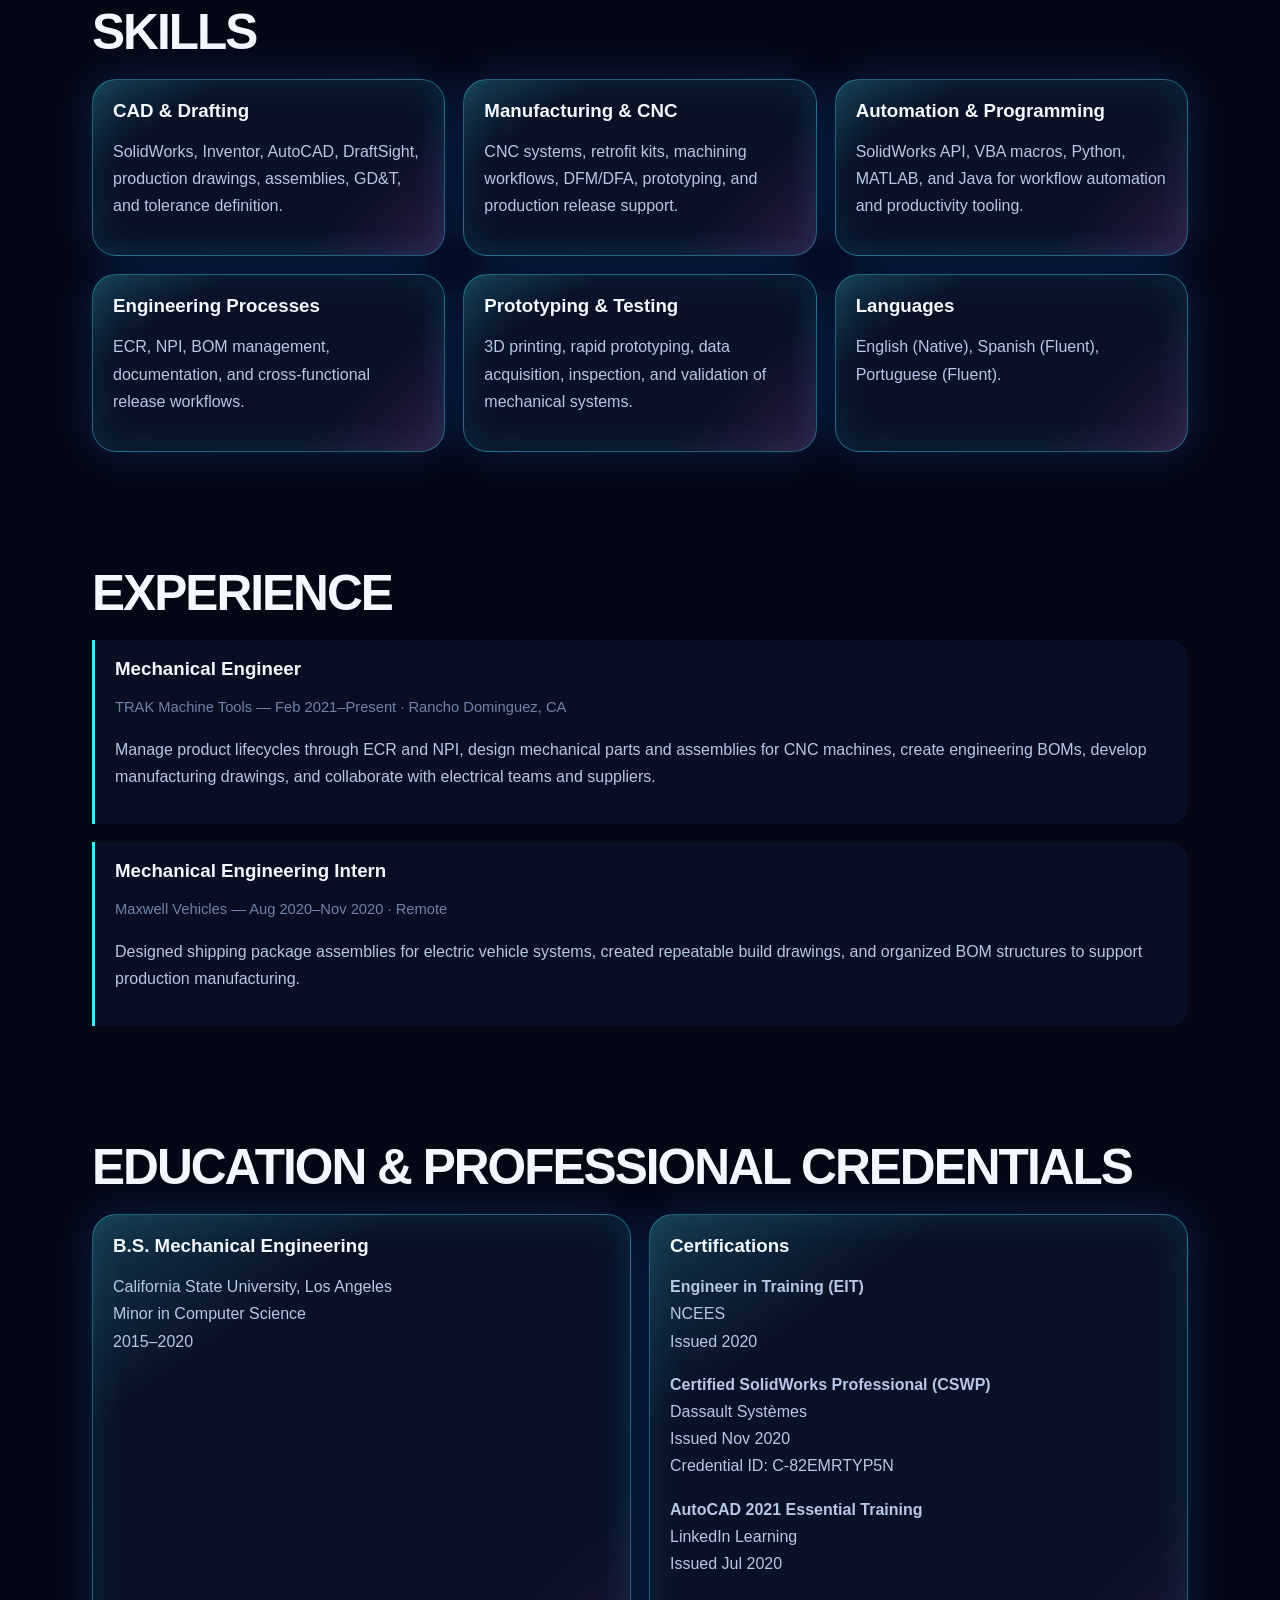
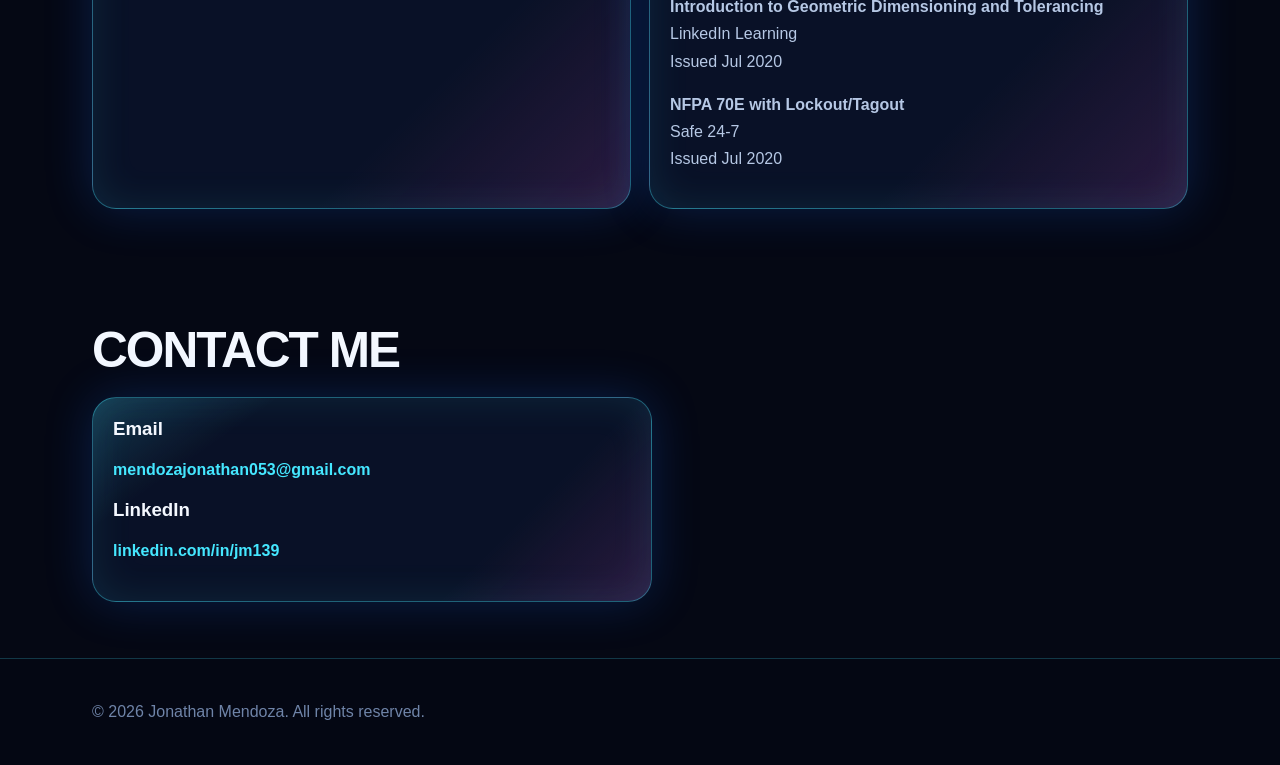
==== commit 5a33c963: "Change job title and add certification details Updated job title and enhanced education section with" ====
--- a/index.html
+++ b/index.html
@@ -183,7 +183,7 @@
 
         <div class="timeline">
           <article class="timeline-item">
-            <h3>Junior Mechanical Engineer</h3>
+            <h3>Mechanical Engineer</h3>
             <p class="meta">TRAK Machine Tools — Feb 2021–Present · Rancho Dominguez, CA</p>
             <p>
               Manage product lifecycles through ECR and NPI, design mechanical parts and assemblies for CNC machines,
@@ -205,7 +205,7 @@
 
     <section id="education" class="content-section">
       <div class="container">
-        <h2 class="section-title">Education &amp; Credentials</h2>
+        <h2 class="section-title">Education &amp; Professional Credentials</h2>
 
         <div class="grid cols-2">
           <article class="hud-card">
@@ -222,10 +222,38 @@
           <article class="hud-card">
             <div class="card-body">
               <h3>Certifications</h3>
-              <p>
-                Engineer in Training (EIT) — NCEES (2020)<br />
-                Certified SolidWorks Professional (CSWP) — Dassault Systèmes (2020)
-              </p>
+          
+              <p>
+                <strong>Engineer in Training (EIT)</strong><br>
+                NCEES<br>
+                Issued 2020
+              </p>
+          
+              <p>
+                <strong>Certified SolidWorks Professional (CSWP)</strong><br>
+                Dassault Systèmes<br>
+                Issued Nov 2020<br>
+                Credential ID: C-82EMRTYP5N
+              </p>
+          
+              <p>
+                <strong>AutoCAD 2021 Essential Training</strong><br>
+                LinkedIn Learning<br>
+                Issued Jul 2020
+              </p>
+          
+              <p>
+                <strong>Introduction to Geometric Dimensioning and Tolerancing</strong><br>
+                LinkedIn Learning<br>
+                Issued Jul 2020
+              </p>
+          
+              <p>
+                <strong>NFPA 70E with Lockout/Tagout</strong><br>
+                Safe 24-7<br>
+                Issued Jul 2020
+              </p>
+          
             </div>
           </article>
         </div>
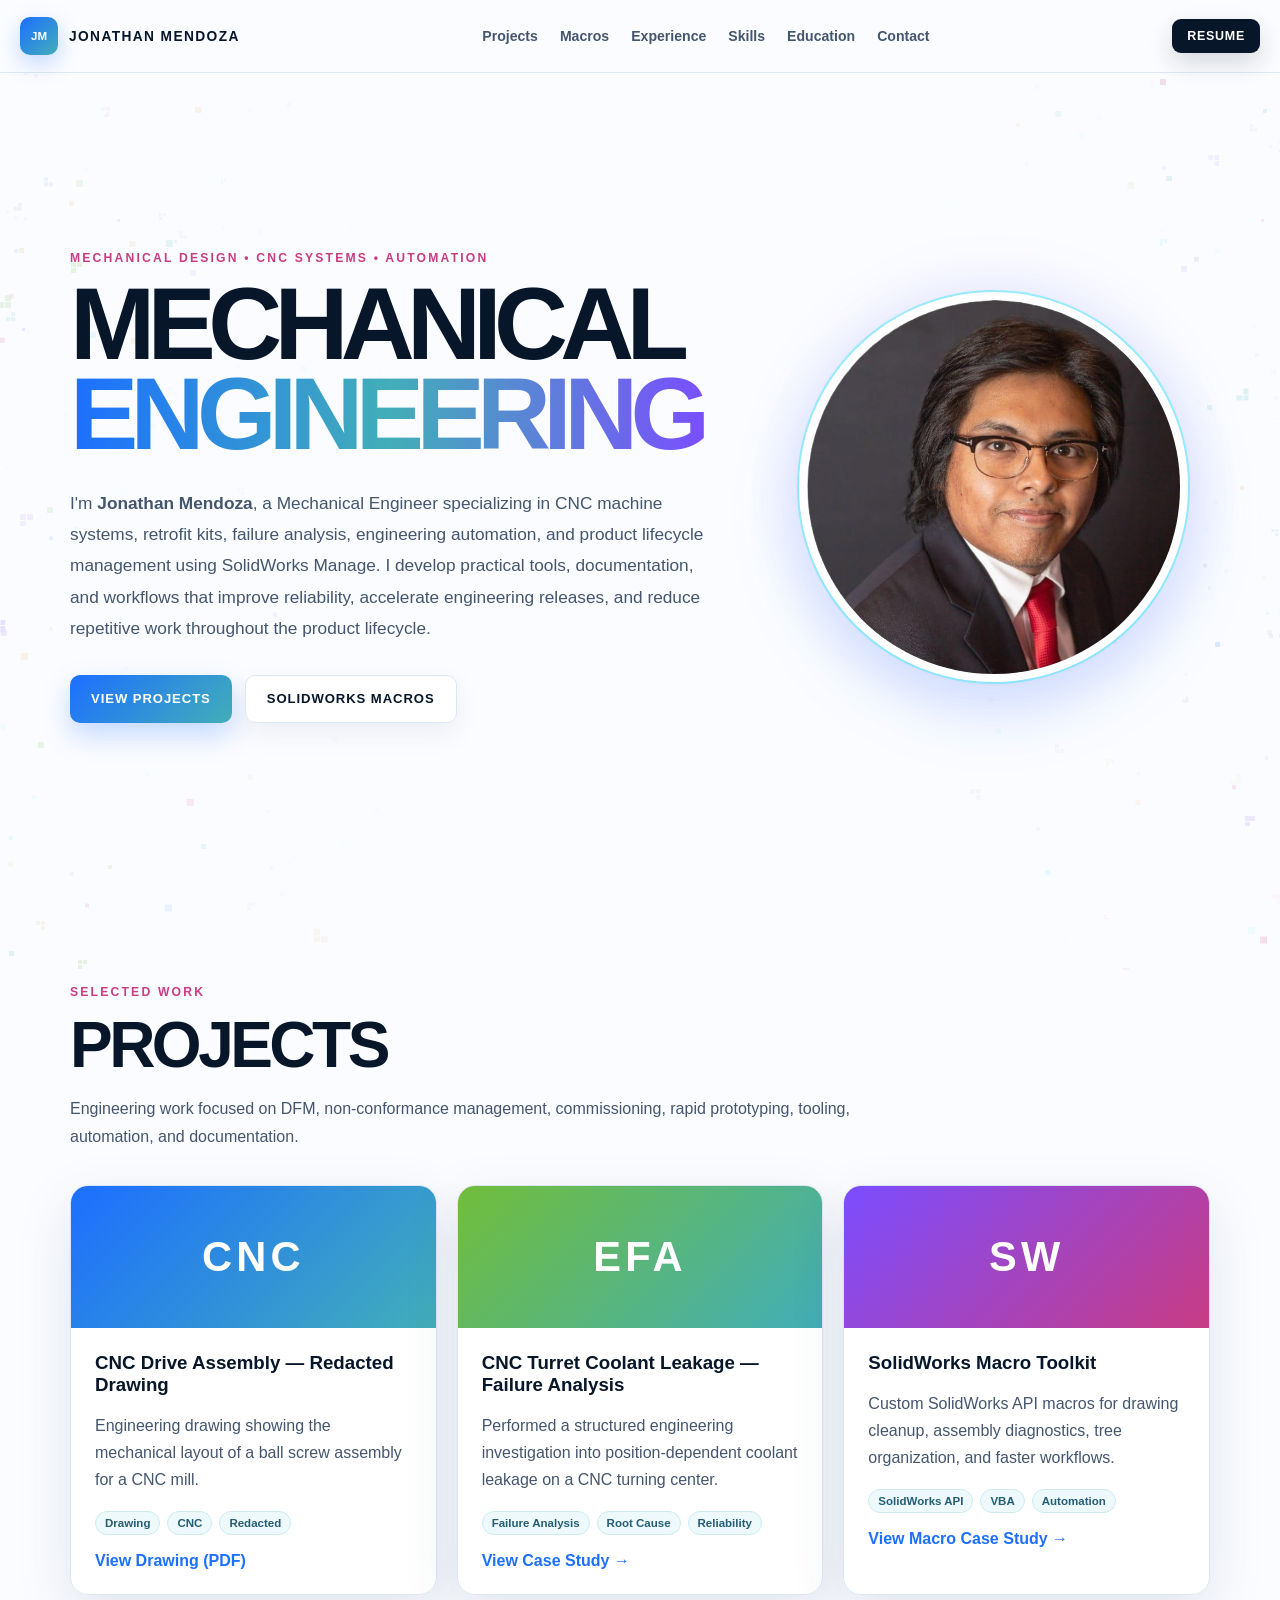
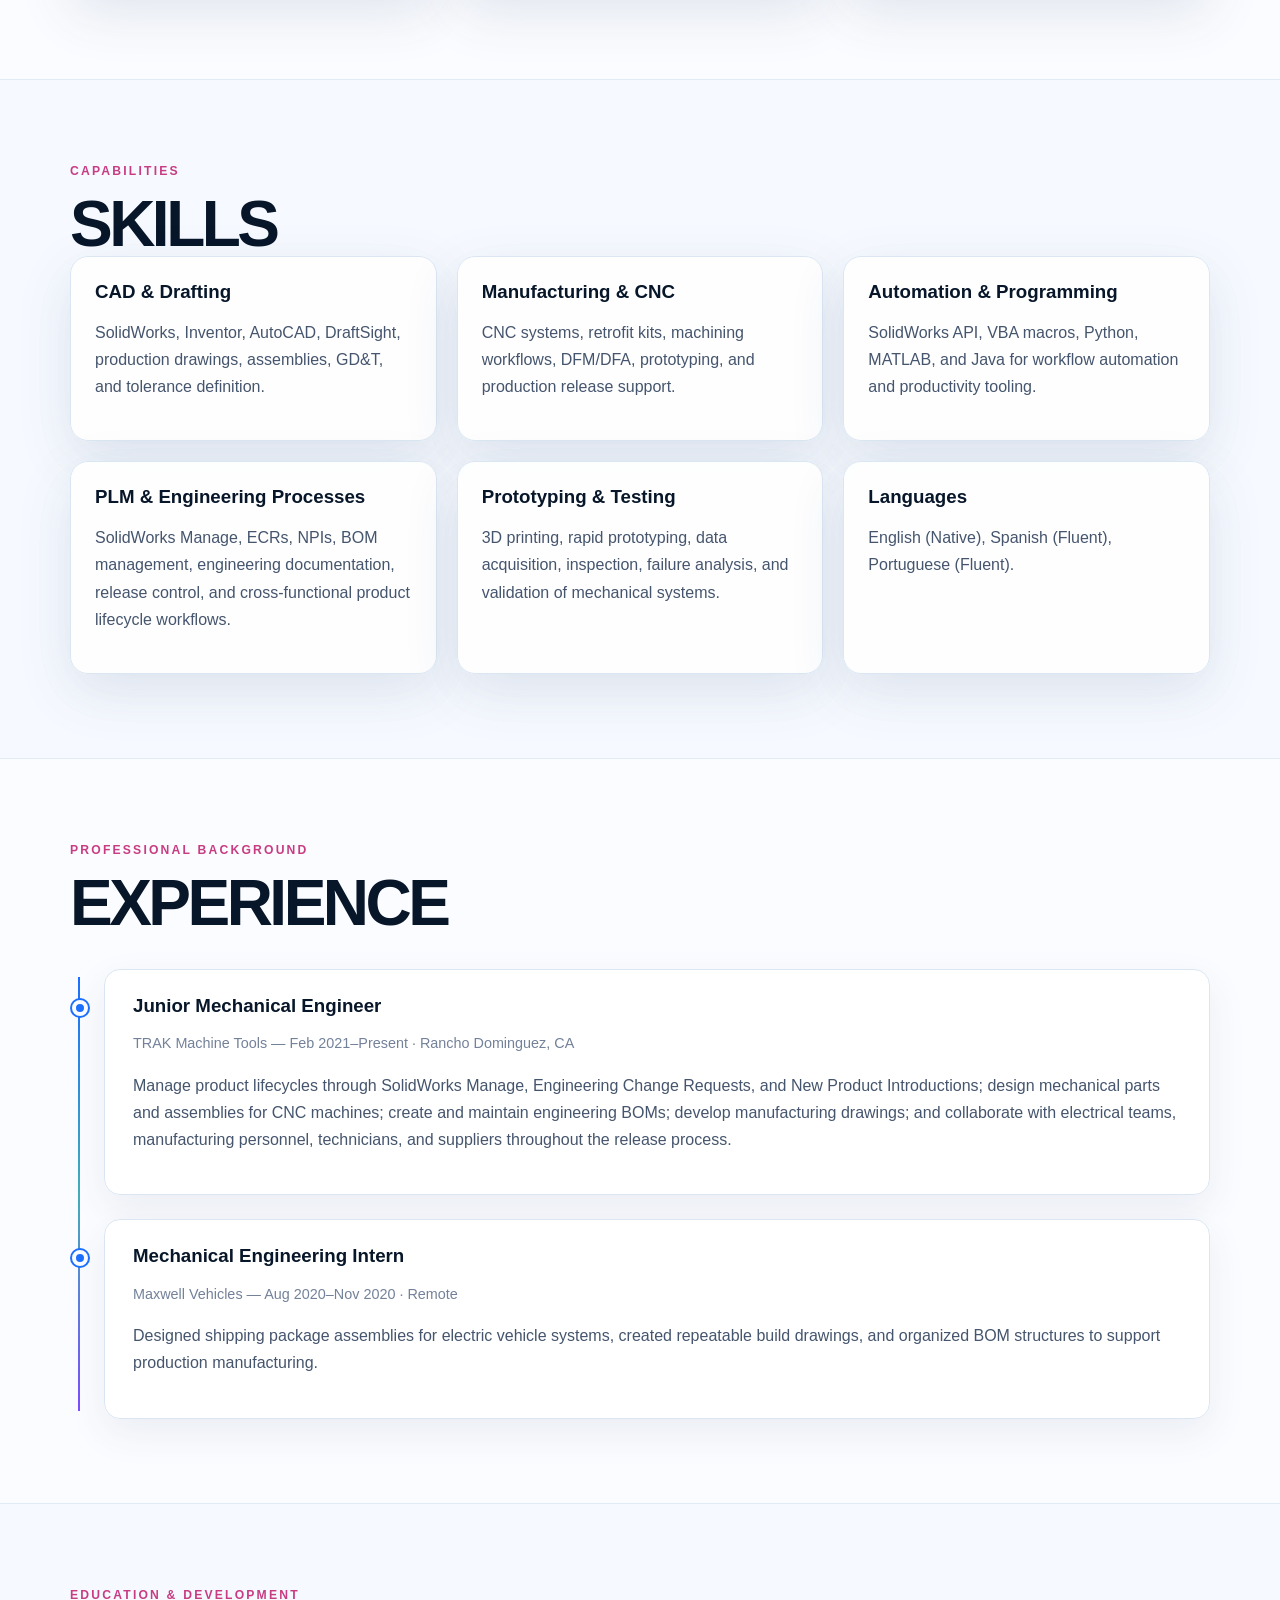
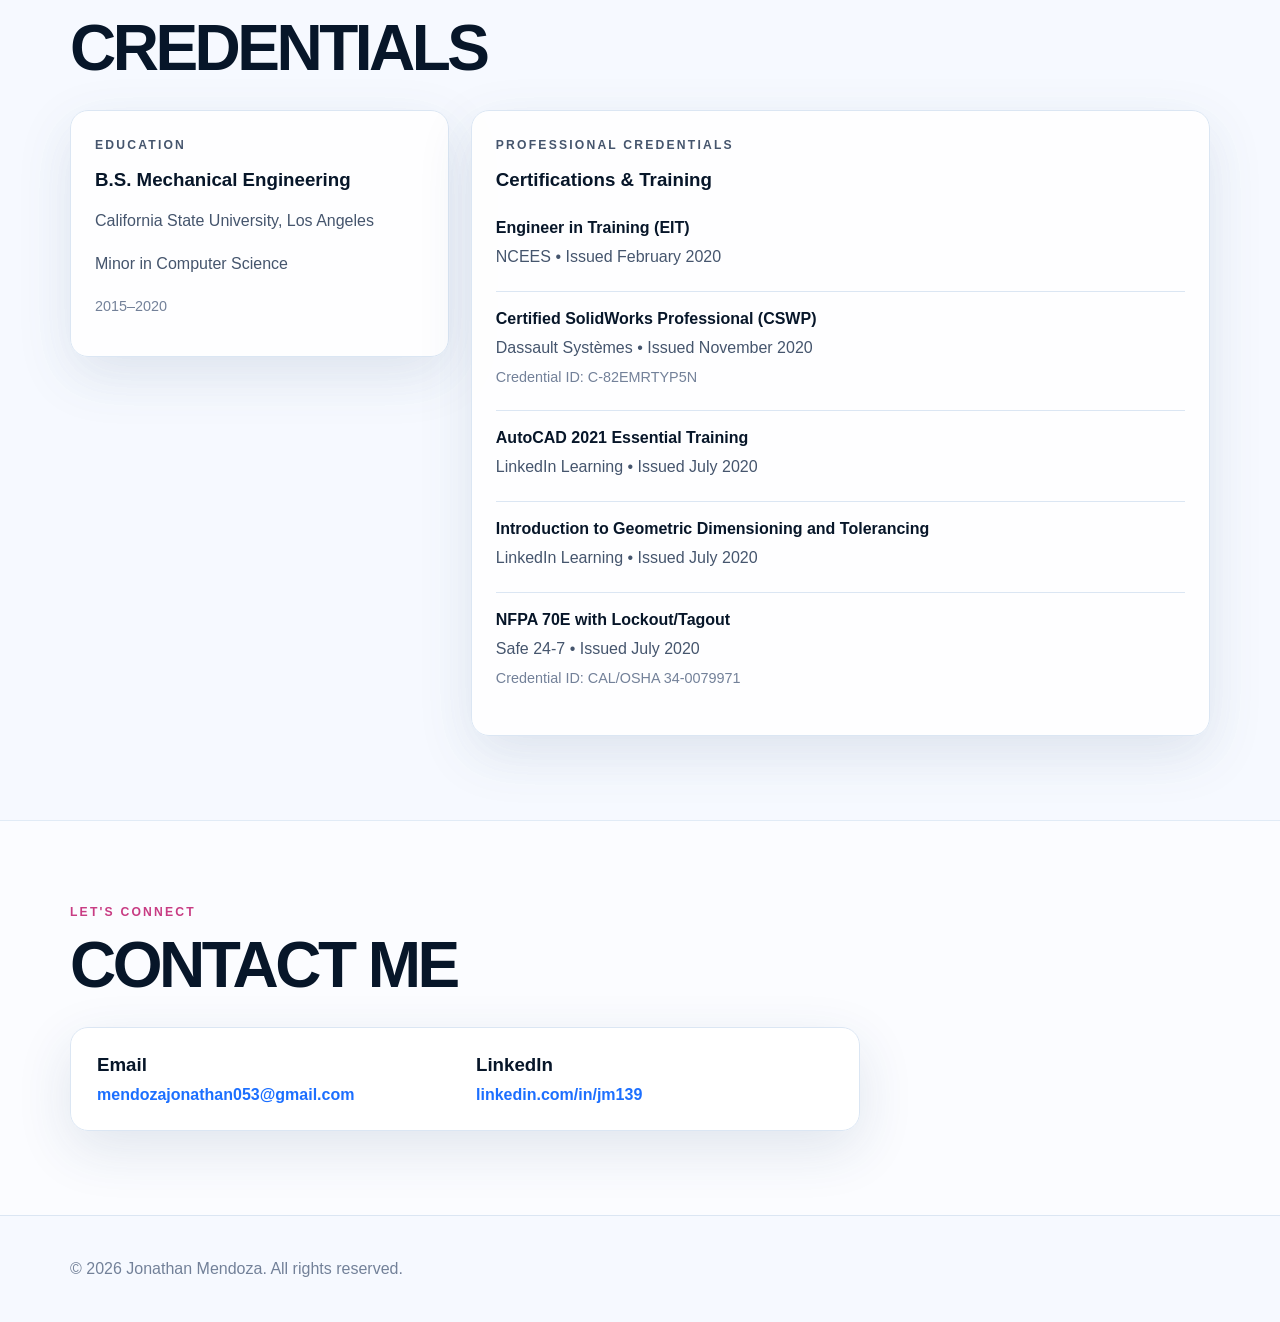
==== commit a32f42f3: "Add files via upload" ====
--- a/index.html
+++ b/index.html
@@ -4,31 +4,19 @@
   <meta charset="utf-8" />
   <meta name="viewport" content="width=device-width, initial-scale=1" />
   <title>Jonathan Mendoza — Mechanical Engineer Portfolio</title>
-  <meta name="description" content="Portfolio of Jonathan Mendoza, Mechanical Engineer specializing in CNC systems, SolidWorks automation, failure analysis, and manufacturing documentation." />
+  <meta name="description" content="Portfolio of Jonathan Mendoza, Mechanical Engineer specializing in CNC systems, SolidWorks automation, failure analysis, and product lifecycle management." />
   <link rel="icon" href="assets/favicon.svg" type="image/svg+xml" />
   <link rel="stylesheet" href="styles.css" />
   <script defer src="script.js"></script>
 </head>
 <body>
-  <div class="space-scene" aria-hidden="true">
-    <div class="parallax-layer nebula-layer" data-depth="0.018"></div>
-    <div class="parallax-layer stars-large" data-depth="0.030"></div>
-    <div class="parallax-layer stars-medium" data-depth="0.055"></div>
-    <div class="parallax-layer stars-small" data-depth="0.085"></div>
-    <div class="grid-horizon"></div>
-    <div class="shooting-star" style="--top:8%;--left:-12%;--length:210px;--angle:22deg;--duration:5.8s;--delay:0.5s;--travel-x:120vw;--travel-y:48vh;"></div>
-    <div class="shooting-star" style="--top:20%;--left:58%;--length:150px;--angle:145deg;--duration:6.4s;--delay:2.2s;--travel-x:-90vw;--travel-y:50vh;"></div>
-    <div class="shooting-star" style="--top:62%;--left:-18%;--length:250px;--angle:18deg;--duration:7.4s;--delay:4.1s;--travel-x:130vw;--travel-y:30vh;"></div>
-    <div class="energy-beam beam-1"></div>
-    <div class="energy-beam beam-2"></div>
-    <div class="energy-beam beam-3"></div>
-  </div>
-  <div class="scanline" aria-hidden="true"></div>
+  <div class="pixel-field pixel-field-back" aria-hidden="true"></div>
+  <div class="pixel-field pixel-field-front" aria-hidden="true"></div>
 
   <header class="site-header">
     <div class="nav-shell">
       <a class="brand" href="#hero" aria-label="Jonathan Mendoza home">
-        <span class="logo-mark"></span>
+        <span class="logo-mark">JM</span>
         <span>Jonathan Mendoza</span>
       </a>
 
@@ -48,16 +36,17 @@
   <main id="main" class="page">
     <section id="hero" class="hero">
       <div class="hero-copy">
+        <p class="eyebrow">Mechanical Design • CNC Systems • Automation</p>
         <h1>
           <span>Mechanical</span>
           <span class="title-gradient">Engineering</span>
         </h1>
 
-        <p>
+        <p class="hero-description">
           I'm <strong>Jonathan Mendoza</strong>, a Mechanical Engineer specializing in CNC machine systems,
-          failure analysis, engineering automation, and product lifecycle management (PLM).
-          I build practical tools, documentation, and workflow improvements that increase reliability,
-          accelerate engineering releases, and reduce repetitive engineering work throughout the product lifecycle.
+          retrofit kits, failure analysis, engineering automation, and product lifecycle management using
+          SolidWorks Manage. I develop practical tools, documentation, and workflows that improve reliability,
+          accelerate engineering releases, and reduce repetitive work throughout the product lifecycle.
         </p>
 
         <div class="actions">
@@ -66,60 +55,49 @@
         </div>
       </div>
 
-    <div class="hero-visual">
-      <div class="profile-orb">
-        <img src="assets/profile.png" alt="Jonathan Mendoza" />
-      </div>
-    </div>
+      <div class="hero-visual">
+        <div class="profile-orb">
+          <img src="assets/profile.png" alt="Jonathan Mendoza portfolio headshot" />
+        </div>
+      </div>
     </section>
 
     <section id="projects" class="content-section">
       <div class="container">
-        <h2 class="section-title">Selected Projects</h2>
+        <p class="section-kicker">Selected work</p>
+        <h2 class="section-title">Projects</h2>
         <p class="section-sub">
           Engineering work focused on DFM, non-conformance management, commissioning, rapid prototyping,
-          tooling, and documentation.
+          tooling, automation, and documentation.
         </p>
 
         <div class="grid cols-3">
-          <article class="hud-card">
-            <div class="project-image placeholder-cyan">CNC</div>
+          <article class="project-card">
+            <div class="project-image accent-cyan">CNC</div>
             <div class="card-body">
               <h3>CNC Drive Assembly — Redacted Drawing</h3>
               <p>Engineering drawing showing the mechanical layout of a ball screw assembly for a CNC mill.</p>
-              <div class="tags">
-                <span>Drawing</span>
-                <span>CNC</span>
-                <span>Redacted</span>
-              </div>
+              <div class="tags"><span>Drawing</span><span>CNC</span><span>Redacted</span></div>
               <a class="text-link" href="assets/drawings/CNC_Drive_Assembly_Drawing.pdf" target="_blank" rel="noopener">View Drawing (PDF)</a>
             </div>
           </article>
 
-          <article class="hud-card">
-            <div class="project-image placeholder-green">EFA</div>
+          <article class="project-card">
+            <div class="project-image accent-green">EFA</div>
             <div class="card-body">
               <h3>CNC Turret Coolant Leakage — Failure Analysis</h3>
               <p>Performed a structured engineering investigation into position-dependent coolant leakage on a CNC turning center.</p>
-              <div class="tags">
-                <span>Failure Analysis</span>
-                <span>Root Cause</span>
-                <span>Reliability</span>
-              </div>
+              <div class="tags"><span>Failure Analysis</span><span>Root Cause</span><span>Reliability</span></div>
               <a class="text-link" href="coolant-leakage-failure-analysis.html">View Case Study →</a>
             </div>
           </article>
 
-          <article class="hud-card">
-            <div class="project-image placeholder-violet">SW</div>
+          <article class="project-card">
+            <div class="project-image accent-violet">SW</div>
             <div class="card-body">
               <h3>SolidWorks Macro Toolkit</h3>
               <p>Custom SolidWorks API macros for drawing cleanup, assembly diagnostics, tree organization, and faster workflows.</p>
-              <div class="tags">
-                <span>SolidWorks API</span>
-                <span>VBA</span>
-                <span>Automation</span>
-              </div>
+              <div class="tags"><span>SolidWorks API</span><span>VBA</span><span>Automation</span></div>
               <a class="text-link" href="solidworks-macros.html">View Macro Case Study →</a>
             </div>
           </article>
@@ -127,71 +105,42 @@
       </div>
     </section>
 
-    <section id="skills" class="content-section">
-      <div class="container">
+    <section id="skills" class="content-section section-tint">
+      <div class="container">
+        <p class="section-kicker">Capabilities</p>
         <h2 class="section-title">Skills</h2>
 
         <div class="grid cols-3">
-          <article class="hud-card">
-            <div class="card-body">
-              <h3>CAD &amp; Drafting</h3>
-              <p>SolidWorks, Inventor, AutoCAD, DraftSight, production drawings, assemblies, GD&amp;T, and tolerance definition.</p>
-            </div>
-          </article>
-
-          <article class="hud-card">
-            <div class="card-body">
-              <h3>Manufacturing &amp; CNC</h3>
-              <p>CNC systems, retrofit kits, machining workflows, DFM/DFA, prototyping, and production release support.</p>
-            </div>
-          </article>
-
-          <article class="hud-card">
-            <div class="card-body">
-              <h3>Automation &amp; Programming</h3>
-              <p>SolidWorks API, VBA macros, Python, MATLAB, and Java for workflow automation and productivity tooling.</p>
-            </div>
-          </article>
-
-          <article class="hud-card">
-            <div class="card-body">
-              <h3>Engineering Processes</h3>
-              <p>ECR, NPI, BOM management, documentation, and cross-functional release workflows.</p>
-            </div>
-          </article>
-
-          <article class="hud-card">
-            <div class="card-body">
-              <h3>Prototyping &amp; Testing</h3>
-              <p>3D printing, rapid prototyping, data acquisition, inspection, and validation of mechanical systems.</p>
-            </div>
-          </article>
-
-          <article class="hud-card">
-            <div class="card-body">
-              <h3>Languages</h3>
-              <p>English (Native), Spanish (Fluent), Portuguese (Fluent).</p>
-            </div>
-          </article>
+          <article class="info-card"><h3>CAD &amp; Drafting</h3><p>SolidWorks, Inventor, AutoCAD, DraftSight, production drawings, assemblies, GD&amp;T, and tolerance definition.</p></article>
+          <article class="info-card"><h3>Manufacturing &amp; CNC</h3><p>CNC systems, retrofit kits, machining workflows, DFM/DFA, prototyping, and production release support.</p></article>
+          <article class="info-card"><h3>Automation &amp; Programming</h3><p>SolidWorks API, VBA macros, Python, MATLAB, and Java for workflow automation and productivity tooling.</p></article>
+          <article class="info-card"><h3>PLM &amp; Engineering Processes</h3><p>SolidWorks Manage, ECRs, NPIs, BOM management, engineering documentation, release control, and cross-functional product lifecycle workflows.</p></article>
+          <article class="info-card"><h3>Prototyping &amp; Testing</h3><p>3D printing, rapid prototyping, data acquisition, inspection, failure analysis, and validation of mechanical systems.</p></article>
+          <article class="info-card"><h3>Languages</h3><p>English (Native), Spanish (Fluent), Portuguese (Fluent).</p></article>
         </div>
       </div>
     </section>
 
     <section id="experience" class="content-section">
       <div class="container">
+        <p class="section-kicker">Professional background</p>
         <h2 class="section-title">Experience</h2>
 
         <div class="timeline">
           <article class="timeline-item">
-            <h3>Mechanical Engineer</h3>
+            <div class="timeline-dot"></div>
+            <h3>Junior Mechanical Engineer</h3>
             <p class="meta">TRAK Machine Tools — Feb 2021–Present · Rancho Dominguez, CA</p>
             <p>
-              Manage product lifecycles through ECR and NPI, design mechanical parts and assemblies for CNC machines,
-              create engineering BOMs, develop manufacturing drawings, and collaborate with electrical teams and suppliers.
+              Manage product lifecycles through SolidWorks Manage, Engineering Change Requests, and New Product
+              Introductions; design mechanical parts and assemblies for CNC machines; create and maintain engineering
+              BOMs; develop manufacturing drawings; and collaborate with electrical teams, manufacturing personnel,
+              technicians, and suppliers throughout the release process.
             </p>
           </article>
 
           <article class="timeline-item">
+            <div class="timeline-dot"></div>
             <h3>Mechanical Engineering Intern</h3>
             <p class="meta">Maxwell Vehicles — Aug 2020–Nov 2020 · Remote</p>
             <p>
@@ -203,57 +152,49 @@
       </div>
     </section>
 
-    <section id="education" class="content-section">
-      <div class="container">
-        <h2 class="section-title">Education &amp; Professional Credentials</h2>
-
-        <div class="grid cols-2">
-          <article class="hud-card">
-            <div class="card-body">
-              <h3>B.S. Mechanical Engineering</h3>
-              <p>
-                California State University, Los Angeles<br />
-                Minor in Computer Science<br />
-                2015–2020
-              </p>
-            </div>
-          </article>
-
-          <article class="hud-card">
-            <div class="card-body">
-              <h3>Certifications</h3>
-          
-              <p>
-                <strong>Engineer in Training (EIT)</strong><br>
-                NCEES<br>
-                Issued 2020
-              </p>
-          
-              <p>
-                <strong>Certified SolidWorks Professional (CSWP)</strong><br>
-                Dassault Systèmes<br>
-                Issued Nov 2020<br>
-                Credential ID: C-82EMRTYP5N
-              </p>
-          
-              <p>
-                <strong>AutoCAD 2021 Essential Training</strong><br>
-                LinkedIn Learning<br>
-                Issued Jul 2020
-              </p>
-          
-              <p>
-                <strong>Introduction to Geometric Dimensioning and Tolerancing</strong><br>
-                LinkedIn Learning<br>
-                Issued Jul 2020
-              </p>
-          
-              <p>
-                <strong>NFPA 70E with Lockout/Tagout</strong><br>
-                Safe 24-7<br>
-                Issued Jul 2020
-              </p>
-          
+    <section id="education" class="content-section section-tint">
+      <div class="container">
+        <p class="section-kicker">Education &amp; development</p>
+        <h2 class="section-title">Credentials</h2>
+
+        <div class="credentials-layout">
+          <article class="education-card">
+            <p class="card-label">Education</p>
+            <h3>B.S. Mechanical Engineering</h3>
+            <p>California State University, Los Angeles</p>
+            <p>Minor in Computer Science</p>
+            <p class="meta">2015–2020</p>
+          </article>
+
+          <article class="certifications-card">
+            <p class="card-label">Professional credentials</p>
+            <h3>Certifications &amp; Training</h3>
+
+            <div class="credential-item">
+              <h4>Engineer in Training (EIT)</h4>
+              <p>NCEES • Issued February 2020</p>
+            </div>
+
+            <div class="credential-item">
+              <h4>Certified SolidWorks Professional (CSWP)</h4>
+              <p>Dassault Systèmes • Issued November 2020</p>
+              <p class="credential-id">Credential ID: C-82EMRTYP5N</p>
+            </div>
+
+            <div class="credential-item">
+              <h4>AutoCAD 2021 Essential Training</h4>
+              <p>LinkedIn Learning • Issued July 2020</p>
+            </div>
+
+            <div class="credential-item">
+              <h4>Introduction to Geometric Dimensioning and Tolerancing</h4>
+              <p>LinkedIn Learning • Issued July 2020</p>
+            </div>
+
+            <div class="credential-item">
+              <h4>NFPA 70E with Lockout/Tagout</h4>
+              <p>Safe 24-7 • Issued July 2020</p>
+              <p class="credential-id">Credential ID: CAL/OSHA 34-0079971</p>
             </div>
           </article>
         </div>
@@ -262,19 +203,17 @@
 
     <section id="contact" class="content-section">
       <div class="container">
+        <p class="section-kicker">Let's connect</p>
         <h2 class="section-title">Contact Me</h2>
 
-        <div class="hud-card contact-card">
-          <div class="card-body">
+        <div class="contact-card">
+          <div>
             <h3>Email</h3>
-            <p>
-              <a class="text-link" href="mailto:mendozajonathan053@gmail.com">mendozajonathan053@gmail.com</a>
-            </p>
-
+            <a class="text-link" href="mailto:mendozajonathan053@gmail.com">mendozajonathan053@gmail.com</a>
+          </div>
+          <div>
             <h3>LinkedIn</h3>
-            <p>
-              <a class="text-link" href="https://linkedin.com/in/jm139" target="_blank" rel="noopener">linkedin.com/in/jm139</a>
-            </p>
+            <a class="text-link" href="https://linkedin.com/in/jm139" target="_blank" rel="noopener">linkedin.com/in/jm139</a>
           </div>
         </div>
       </div>
@@ -282,9 +221,7 @@
   </main>
 
   <footer class="footer">
-    <div class="container">
-      <p>© 2026 Jonathan Mendoza. All rights reserved.</p>
-    </div>
+    <div class="container"><p>© 2026 Jonathan Mendoza. All rights reserved.</p></div>
   </footer>
 </body>
 </html>
--- a/styles.css
+++ b/styles.css
@@ -1,22 +1,22 @@
 :root {
-  --space-black: #050814;
-  --deep-space: #0c1630;
-  --panel-blue: rgba(12, 22, 48, 0.78);
-
-  --starforce-blue: #3ea7ff;
-  --cyber-cyan: #45e7ff;
-  --megaman-blue: #1c6fff;
-  --plasma-green: #98ff5a;
-  --galaxy-violet: #7b4dff;
-  --cosmic-magenta: #ff4fd8;
-  --flare-gold: #ffd85a;
-
-  --text-primary: #f4f8ff;
-  --text-secondary: #b6c8e5;
-  --text-muted: #6f84a8;
-}
-
-/* Base */
+  --page-bg: #fbfcff;
+  --surface: #ffffff;
+  --surface-soft: #f4f8ff;
+  --ink: #071629;
+  --ink-soft: #45556d;
+  --ink-muted: #738199;
+  --line: #dbe6f3;
+  --blue: #1c6fff;
+  --cyan: #42aeb8;
+  --cyan-bright: #45e7ff;
+  --green: #71bd3b;
+  --violet: #7b4dff;
+  --magenta: #c83c83;
+  --gold: #dcae50;
+  --navy: #29374c;
+  --shadow: 0 18px 55px rgba(32, 63, 106, 0.12);
+}
+
 * {
   box-sizing: border-box;
 }
@@ -29,179 +29,102 @@
   margin: 0;
   min-height: 100vh;
   overflow-x: hidden;
+  color: var(--ink);
+  background: var(--page-bg);
   font-family: "Segoe UI", Arial, sans-serif;
-  color: var(--text-primary);
-  background: var(--space-black);
 }
 
 a {
   color: inherit;
 }
 
-/* Animated Background */
-.space-scene {
+.pixel-field {
   position: fixed;
-  inset: 0;
+  inset: -70px 0;
+  z-index: 0;
   overflow: hidden;
-  z-index: -10;
-  background:
-    radial-gradient(circle at 20% 20%, rgba(123, 77, 255, 0.34), transparent 24%),
-    radial-gradient(circle at 80% 15%, rgba(69, 231, 255, 0.25), transparent 26%),
-    radial-gradient(circle at 50% 85%, rgba(255, 79, 216, 0.20), transparent 28%),
-    linear-gradient(180deg, #050814 0%, #081226 45%, #03050d 100%);
-}
-
-.parallax-layer {
+  pointer-events: none;
+  will-change: transform;
+  -webkit-mask-image: linear-gradient(
+    to right,
+    #000 0%,
+    #000 14%,
+    rgba(0, 0, 0, 0.25) 31%,
+    transparent 42%,
+    transparent 58%,
+    rgba(0, 0, 0, 0.25) 69%,
+    #000 86%,
+    #000 100%
+  );
+  mask-image: linear-gradient(
+    to right,
+    #000 0%,
+    #000 14%,
+    rgba(0, 0, 0, 0.25) 31%,
+    transparent 42%,
+    transparent 58%,
+    rgba(0, 0, 0, 0.25) 69%,
+    #000 86%,
+    #000 100%
+  );
+}
+
+.pixel-field-back {
+  opacity: 0.08;
+}
+
+.pixel-field-front {
+  opacity: 0.17;
+}
+
+.pixel-sprite {
   position: absolute;
-  inset: -12%;
-  background-repeat: repeat;
-  will-change: transform;
-  transition: transform 0.16s ease-out;
-}
-
-.stars-small {
-  opacity: 0.95;
-  background-image:
-    radial-gradient(1px 1px at 20px 30px, #ffffff, transparent),
-    radial-gradient(1px 1px at 90px 120px, #ffffff, transparent),
-    radial-gradient(1px 1px at 160px 70px, #45e7ff, transparent),
-    radial-gradient(1px 1px at 240px 190px, #ffffff, transparent),
-    radial-gradient(1px 1px at 310px 40px, #98ff5a, transparent);
-  background-size: 420px 260px;
-  animation: starDriftSmall 80s linear infinite;
-}
-
-.stars-medium {
-  opacity: 0.65;
-  background-image:
-    radial-gradient(2px 2px at 30px 40px, #45e7ff, transparent),
-    radial-gradient(2px 2px at 150px 80px, #ffffff, transparent),
-    radial-gradient(2px 2px at 270px 170px, #7b4dff, transparent),
-    radial-gradient(2px 2px at 350px 60px, #ffffff, transparent);
-  background-size: 520px 330px;
-  animation: starDriftMedium 110s linear infinite reverse;
-}
-
-.stars-large {
-  opacity: 0.45;
-  background-image:
-    radial-gradient(3px 3px at 80px 90px, #ffffff, transparent),
-    radial-gradient(3px 3px at 310px 130px, #45e7ff, transparent),
-    radial-gradient(3px 3px at 560px 240px, #ffd85a, transparent);
-  background-size: 760px 420px;
-  animation: starDriftLarge 150s linear infinite;
-}
-
-.nebula-layer {
-  opacity: 0.72;
-  filter: blur(16px) saturate(150%);
-  background:
-    radial-gradient(circle at 18% 24%, rgba(69, 231, 255, 0.34), transparent 18%),
-    radial-gradient(circle at 28% 72%, rgba(123, 77, 255, 0.32), transparent 24%),
-    radial-gradient(circle at 72% 40%, rgba(255, 79, 216, 0.28), transparent 22%),
-    radial-gradient(circle at 86% 78%, rgba(152, 255, 90, 0.16), transparent 18%);
-  animation: nebulaPulse 9s ease-in-out infinite alternate;
-}
-
-.grid-horizon {
+  display: block;
+  width: var(--size);
+  height: var(--size);
+  background: var(--color);
+  opacity: var(--opacity);
+  transform: rotate(var(--rotation));
+  image-rendering: pixelated;
+}
+
+.pixel-sprite.cluster::before,
+.pixel-sprite.cluster::after {
+  content: "";
   position: absolute;
-  left: -15%;
-  right: -15%;
-  bottom: -18%;
-  height: 44vh;
-  transform: perspective(650px) rotateX(64deg);
-  transform-origin: bottom;
-  background-image:
-    linear-gradient(rgba(69, 231, 255, 0.28) 1px, transparent 1px),
-    linear-gradient(90deg, rgba(69, 231, 255, 0.28) 1px, transparent 1px);
-  background-size: 70px 70px;
-  box-shadow: inset 0 20px 90px rgba(69, 231, 255, 0.24);
-  mask-image: linear-gradient(to top, rgba(0, 0, 0, 0.85), transparent 75%);
-  animation: gridTravel 4.5s linear infinite;
-}
-
-.shooting-star {
-  position: absolute;
-  top: var(--top);
-  left: var(--left);
-  width: var(--length);
-  height: 2px;
-  opacity: 0;
-  transform: rotate(var(--angle));
-  background: linear-gradient(90deg, transparent, #ffffff, var(--cyber-cyan), transparent);
-  border-radius: 999px;
-  filter: drop-shadow(0 0 8px var(--cyber-cyan));
-  animation: shoot var(--duration) linear infinite;
-  animation-delay: var(--delay);
-}
-
-.energy-beam {
-  position: absolute;
-  left: 13vw;
-  width: 74vw;
-  height: 3px;
-  border-radius: 999px;
-  opacity: 0.62;
-  filter: drop-shadow(0 0 12px currentColor);
-  background: linear-gradient(90deg, transparent, currentColor, #ffffff, currentColor, transparent);
-  animation: beamSweep 6s ease-in-out infinite alternate;
-}
-
-.beam-1 {
-  top: 30%;
-  color: var(--plasma-green);
-  transform: rotate(-18deg);
-}
-
-.beam-2 {
-  top: 48%;
-  color: var(--cyber-cyan);
-  transform: rotate(12deg);
-  animation-delay: -1.8s;
-}
-
-.beam-3 {
-  top: 68%;
-  color: var(--cosmic-magenta);
-  transform: rotate(-7deg);
-  animation-delay: -3.2s;
-}
-
-.scanline {
-  position: fixed;
-  inset: 0;
-  z-index: 20;
-  pointer-events: none;
-  opacity: 0.25;
-  mix-blend-mode: screen;
-  background: repeating-linear-gradient(
-    to bottom,
-    rgba(255, 255, 255, 0.035) 0,
-    rgba(255, 255, 255, 0.035) 1px,
-    transparent 1px,
-    transparent 5px
-  );
-}
-
-/* Page Structure */
-.page {
+  width: 100%;
+  height: 100%;
+  background: inherit;
+}
+
+.pixel-sprite.cluster::before {
+  left: 115%;
+  top: 0;
+}
+
+.pixel-sprite.cluster::after {
+  left: 0;
+  top: 115%;
+}
+
+.site-header,
+.page,
+.footer {
   position: relative;
-  z-index: 5;
+  z-index: 2;
 }
 
 .container {
-  max-width: 1140px;
+  width: min(1140px, calc(100% - 40px));
   margin: 0 auto;
-  padding: 0 22px;
-}
-
-/* Header / Navigation */
+}
+
 .site-header {
   position: sticky;
   top: 0;
-  z-index: 30;
-  background: linear-gradient(90deg, rgba(5, 8, 20, 0.90), rgba(12, 22, 48, 0.62));
-  border-bottom: 1px solid rgba(69, 231, 255, 0.24);
+  z-index: 20;
+  background: rgba(251, 252, 255, 0.9);
+  border-bottom: 1px solid rgba(219, 230, 243, 0.88);
   backdrop-filter: blur(14px);
 }
 
@@ -210,119 +133,128 @@
   align-items: center;
   justify-content: space-between;
   gap: 24px;
-  padding: 18px clamp(20px, 5vw, 70px);
+  width: min(1280px, calc(100% - 40px));
+  min-height: 72px;
+  margin: 0 auto;
 }
 
 .brand {
   display: flex;
   align-items: center;
-  gap: 12px;
-  color: var(--text-primary);
+  gap: 11px;
+  color: var(--ink);
+  font-size: 0.86rem;
   font-weight: 800;
-  letter-spacing: 0.14em;
+  letter-spacing: 0.1em;
+  text-decoration: none;
   text-transform: uppercase;
-  text-decoration: none;
 }
 
 .logo-mark {
-  width: 34px;
-  height: 34px;
-  clip-path: polygon(
-    50% 0,
-    66% 34%,
-    100% 42%,
-    72% 63%,
-    82% 100%,
-    50% 78%,
-    18% 100%,
-    28% 63%,
-    0 42%,
-    34% 34%
-  );
-  background: linear-gradient(135deg, var(--cyber-cyan), var(--plasma-green), var(--starforce-blue));
-  box-shadow: 0 0 24px rgba(69, 231, 255, 0.75);
+  display: grid;
+  place-items: center;
+  width: 38px;
+  height: 38px;
+  color: #ffffff;
+  background: linear-gradient(135deg, var(--blue), var(--cyan));
+  border-radius: 10px;
+  box-shadow: 0 8px 22px rgba(28, 111, 255, 0.26);
+  font-size: 0.72rem;
+  letter-spacing: 0;
 }
 
 .nav-links {
   display: flex;
-  flex-wrap: wrap;
-  gap: 18px;
-  color: var(--text-secondary);
-  font-size: 0.86rem;
-}
-
-.nav-links a,
+  align-items: center;
+  gap: 22px;
+}
+
+.nav-links a {
+  color: var(--ink-soft);
+  font-size: 0.88rem;
+  font-weight: 650;
+  text-decoration: none;
+}
+
+.nav-links a:hover,
+.text-link:hover {
+  color: var(--blue);
+}
+
 .resume-link {
-  text-decoration: none;
-}
-
-.resume-link {
-  color: #04101c;
-  background: linear-gradient(135deg, var(--cyber-cyan), var(--plasma-green));
-  padding: 10px 14px;
-  border-radius: 10px;
+  padding: 10px 15px;
+  color: #ffffff;
+  background: var(--ink);
+  border-radius: 9px;
+  box-shadow: 0 10px 25px rgba(7, 22, 41, 0.16);
   font-size: 0.78rem;
   font-weight: 800;
+  letter-spacing: 0.06em;
+  text-decoration: none;
   text-transform: uppercase;
 }
 
-/* Hero */
 .hero {
   display: grid;
-  grid-template-columns: minmax(0, 1.1fr) minmax(280px, 0.9fr);
+  grid-template-columns: minmax(0, 1.2fr) minmax(280px, 0.8fr);
   align-items: center;
-  gap: 32px;
-  min-height: calc(100vh - 76px);
-  padding: 72px clamp(22px, 6vw, 86px);
+  gap: 58px;
+  width: min(1140px, calc(100% - 40px));
+  min-height: calc(100vh - 72px);
+  margin: 0 auto;
+  padding: 76px 0;
 }
 
 .hero-copy {
-  max-width: 820px;
-}
-
-/* Removed from HTML, kept only in case it appears elsewhere */
-.kicker {
-  display: none;
+  max-width: 760px;
+}
+
+.eyebrow,
+.section-kicker,
+.card-label {
+  margin: 0 0 14px;
+  color: var(--magenta);
+  font-size: 0.76rem;
+  font-weight: 800;
+  letter-spacing: 0.18em;
+  text-transform: uppercase;
 }
 
 h1 {
   margin: 0;
-  font-size: clamp(3rem, 8vw, 7.2rem);
-  line-height: 0.9;
-  letter-spacing: -0.07em;
+  color: var(--ink);
+  font-size: clamp(3.7rem, 8vw, 7.3rem);
+  line-height: 0.88;
+  letter-spacing: -0.075em;
   text-transform: uppercase;
 }
 
+h1 span {
+  display: block;
+}
+
 .title-gradient {
-  display: block;
-  background: linear-gradient(
-    90deg,
-    var(--starforce-blue),
-    var(--cyber-cyan),
-    #ffffff,
-    var(--plasma-green)
-  );
+  width: fit-content;
+  padding-right: 0.08em;
+  background: linear-gradient(90deg, var(--blue), var(--cyan), var(--violet));
   -webkit-background-clip: text;
-  -webkit-text-fill-color: transparent;
-  text-shadow: 0 0 34px rgba(69, 231, 255, 0.54);
-}
-
-.hero-copy p,
-.section-sub {
-  color: var(--text-secondary);
+  background-clip: text;
+  color: transparent;
+}
+
+.hero-description {
+  max-width: 690px;
+  margin: 28px 0 0;
+  color: var(--ink-soft);
   font-size: 1.08rem;
-  line-height: 1.8;
-}
-
-.hero-copy p {
-  max-width: 660px;
+  line-height: 1.82;
 }
 
 .actions {
   display: flex;
   flex-wrap: wrap;
-  gap: 14px;
-  margin-top: 28px;
+  gap: 13px;
+  margin-top: 30px;
 }
 
 .btn {
@@ -330,340 +262,338 @@
   align-items: center;
   justify-content: center;
   min-height: 48px;
-  padding: 0 22px;
-  border-radius: 12px;
-  font-size: 0.84rem;
-  font-weight: 750;
-  letter-spacing: 0.08em;
+  padding: 0 21px;
+  border-radius: 10px;
+  font-size: 0.82rem;
+  font-weight: 800;
+  letter-spacing: 0.07em;
+  text-decoration: none;
   text-transform: uppercase;
-  text-decoration: none;
 }
 
 .btn-primary {
-  color: #04101c;
-  background: linear-gradient(135deg, var(--cyber-cyan), var(--plasma-green));
-  box-shadow:
-    0 0 22px rgba(69, 231, 255, 0.55),
-    inset 0 0 16px rgba(255, 255, 255, 0.36);
+  color: #ffffff;
+  background: linear-gradient(135deg, var(--blue), var(--cyan));
+  box-shadow: 0 12px 28px rgba(28, 111, 255, 0.25);
 }
 
 .btn-secondary {
-  color: var(--cyber-cyan);
-  background: rgba(12, 22, 48, 0.42);
-  border: 1px solid rgba(69, 231, 255, 0.55);
-  box-shadow: inset 0 0 18px rgba(69, 231, 255, 0.12);
-}
-
-/* Hero portrait card */
-
-/* Removed from HTML, kept hidden as backup */
-.card-header,
-.status-list {
-  display: none;
+  color: var(--ink);
+  background: rgba(255, 255, 255, 0.88);
+  border: 1px solid var(--line);
+  box-shadow: 0 10px 28px rgba(32, 63, 106, 0.07);
 }
 
 .hero-visual {
   display: flex;
+  align-items: center;
   justify-content: center;
-  align-items: center;
 }
 
 .profile-orb {
-  width: min(420px, 90%);
+  width: min(410px, 90%);
   aspect-ratio: 1;
+  overflow: hidden;
+  background: var(--surface);
+  border: 8px solid rgba(255, 255, 255, 0.95);
   border-radius: 50%;
-  overflow: hidden;
-
-  border: 2px solid rgba(69, 231, 255, 0.55);
-
   box-shadow:
-    0 0 30px rgba(69, 231, 255, 0.6),
-    0 0 70px rgba(28, 111, 255, 0.35);
+    0 0 0 2px rgba(69, 231, 255, 0.5),
+    0 24px 70px rgba(28, 111, 255, 0.2),
+    0 0 70px rgba(123, 77, 255, 0.1);
 }
 
 .profile-orb img {
+  display: block;
   width: 100%;
   height: 100%;
   object-fit: cover;
-  display: block;
-}
-
-/* Sections */
+}
+
 .content-section {
-  padding: 56px 0;
+  padding: 84px 0;
+}
+
+.section-tint {
+  background: rgba(244, 248, 255, 0.68);
+  border-top: 1px solid rgba(219, 230, 243, 0.76);
+  border-bottom: 1px solid rgba(219, 230, 243, 0.76);
 }
 
 .section-title {
-  margin: 0 0 18px;
-  font-size: clamp(1.8rem, 4vw, 3.1rem);
-  letter-spacing: -0.04em;
+  margin: 0;
+  color: var(--ink);
+  font-size: clamp(2.2rem, 5vw, 4.1rem);
+  line-height: 1;
+  letter-spacing: -0.055em;
   text-transform: uppercase;
 }
 
+.section-sub {
+  max-width: 790px;
+  margin: 18px 0 34px;
+  color: var(--ink-soft);
+  font-size: 1rem;
+  line-height: 1.75;
+}
+
 .grid {
   display: grid;
-  gap: 18px;
+  gap: 20px;
 }
 
 .cols-3 {
   grid-template-columns: repeat(3, minmax(0, 1fr));
 }
 
-.cols-2 {
-  grid-template-columns: repeat(2, minmax(0, 1fr));
-}
-
-/* Cards */
-.hud-card {
-  min-height: 100%;
-  position: relative;
+.project-card,
+.info-card,
+.education-card,
+.certifications-card,
+.contact-card {
+  background: rgba(255, 255, 255, 0.92);
+  border: 1px solid var(--line);
+  border-radius: 18px;
+  box-shadow: var(--shadow);
+}
+
+.project-card {
   overflow: hidden;
-  border: 1px solid rgba(69, 231, 255, 0.38);
-  border-radius: 24px;
-  background:
-    linear-gradient(145deg, rgba(69, 231, 255, 0.18), transparent 22%),
-    linear-gradient(315deg, rgba(255, 79, 216, 0.14), transparent 28%),
-    rgba(12, 22, 48, 0.70);
-  backdrop-filter: blur(18px);
-  box-shadow:
-    0 0 48px rgba(28, 111, 255, 0.22),
-    inset 0 0 42px rgba(69, 231, 255, 0.10);
 }
 
 .project-image {
-  height: 160px;
   display: grid;
   place-items: center;
-  color: #04101c;
-  font-size: 3rem;
+  height: 142px;
+  color: #ffffff;
+  font-size: 2.6rem;
   font-weight: 900;
   letter-spacing: 0.1em;
 }
 
-.placeholder-cyan {
-  background: linear-gradient(135deg, var(--cyber-cyan), var(--megaman-blue));
-}
-
-.placeholder-green {
-  background: linear-gradient(135deg, var(--plasma-green), var(--cyber-cyan));
-}
-
-.placeholder-violet {
-  background: linear-gradient(135deg, var(--galaxy-violet), var(--cosmic-magenta));
-}
-
-.card-body {
-  padding: 20px;
-}
-
-.card-body h3,
+.accent-cyan {
+  background: linear-gradient(135deg, var(--blue), var(--cyan));
+}
+
+.accent-green {
+  background: linear-gradient(135deg, var(--green), var(--cyan));
+}
+
+.accent-violet {
+  background: linear-gradient(135deg, var(--violet), var(--magenta));
+}
+
+.card-body,
+.info-card,
+.education-card,
+.certifications-card {
+  padding: 24px;
+}
+
+.project-card h3,
+.info-card h3,
+.education-card h3,
+.certifications-card h3,
+.contact-card h3,
 .timeline-item h3 {
-  margin: 0 0 8px;
-  color: var(--text-primary);
-}
-
-.card-body p,
+  margin: 0 0 10px;
+  color: var(--ink);
+}
+
+.project-card p,
+.info-card p,
+.education-card p,
+.certifications-card p,
+.contact-card p,
 .timeline-item p {
-  color: var(--text-secondary);
+  color: var(--ink-soft);
   line-height: 1.7;
 }
 
 .tags {
   display: flex;
   flex-wrap: wrap;
-  gap: 8px;
-  margin: 14px 0;
+  gap: 7px;
+  margin: 17px 0;
 }
 
 .tags span {
-  color: var(--plasma-green);
-  background: rgba(152, 255, 90, 0.08);
-  border: 1px solid rgba(152, 255, 90, 0.45);
+  padding: 5px 9px;
+  color: #245d74;
+  background: #edf9fb;
+  border: 1px solid #cdebef;
   border-radius: 999px;
-  padding: 5px 9px;
   font-size: 0.72rem;
+  font-weight: 700;
 }
 
 .text-link {
-  color: var(--cyber-cyan);
-  font-weight: 750;
+  color: var(--blue);
+  font-weight: 800;
   text-decoration: none;
 }
 
-.text-link:hover {
-  text-shadow: 0 0 14px rgba(69, 231, 255, 0.72);
-}
-
-/* Timeline */
 .timeline {
-  display: grid;
-  gap: 18px;
+  position: relative;
+  display: grid;
+  gap: 24px;
+  margin-top: 34px;
+  padding-left: 34px;
+}
+
+.timeline::before {
+  content: "";
+  position: absolute;
+  left: 8px;
+  top: 8px;
+  bottom: 8px;
+  width: 2px;
+  background: linear-gradient(var(--blue), var(--cyan), var(--violet));
 }
 
 .timeline-item {
-  padding: 18px 20px;
-  background: rgba(12, 22, 48, 0.54);
-  border-left: 3px solid var(--cyber-cyan);
-  border-radius: 0 18px 18px 0;
-}
-
-.meta {
-  color: var(--text-muted) !important;
-  font-size: 0.92rem;
-}
-
-/* Contact */
+  position: relative;
+  padding: 25px 28px;
+  background: rgba(255, 255, 255, 0.9);
+  border: 1px solid var(--line);
+  border-radius: 16px;
+  box-shadow: 0 14px 38px rgba(32, 63, 106, 0.08);
+}
+
+.timeline-dot {
+  position: absolute;
+  left: -33px;
+  top: 30px;
+  width: 16px;
+  height: 16px;
+  background: var(--blue);
+  border: 4px solid var(--page-bg);
+  border-radius: 50%;
+  box-shadow: 0 0 0 2px var(--blue);
+}
+
+.meta,
+.credential-id {
+  color: var(--ink-muted) !important;
+  font-size: 0.9rem;
+}
+
+.credentials-layout {
+  display: grid;
+  grid-template-columns: minmax(260px, 0.82fr) minmax(0, 1.6fr);
+  gap: 22px;
+  margin-top: 30px;
+  align-items: start;
+}
+
+.credential-item {
+  padding: 18px 0;
+  border-top: 1px solid var(--line);
+}
+
+.credential-item:first-of-type {
+  border-top: 0;
+}
+
+.credential-item h4 {
+  margin: 0 0 6px;
+  color: var(--ink);
+  font-size: 1rem;
+}
+
+.credential-item p {
+  margin: 3px 0;
+}
+
 .contact-card {
-  max-width: 560px;
-}
-
-/* Footer */
+  display: grid;
+  grid-template-columns: repeat(2, minmax(0, 1fr));
+  gap: 22px;
+  max-width: 790px;
+  margin-top: 30px;
+  padding: 26px;
+}
+
 .footer {
-  position: relative;
-  z-index: 5;
   padding: 28px 0;
-  color: var(--text-muted);
-  background: rgba(5, 8, 20, 0.72);
-  border-top: 1px solid rgba(69, 231, 255, 0.22);
-}
-
-/* Animations */
-@keyframes starDriftSmall {
-  from {
-    transform: translate3d(0, 0, 0);
-  }
-
-  to {
-    transform: translate3d(-160px, 260px, 0);
-  }
-}
-
-@keyframes starDriftMedium {
-  from {
-    transform: translate3d(0, 0, 0);
-  }
-
-  to {
-    transform: translate3d(220px, 330px, 0);
-  }
-}
-
-@keyframes starDriftLarge {
-  from {
-    transform: translate3d(0, 0, 0);
-  }
-
-  to {
-    transform: translate3d(-260px, 420px, 0);
-  }
-}
-
-@keyframes nebulaPulse {
-  from {
-    transform: scale(1);
-    opacity: 0.58;
-  }
-
-  to {
-    transform: scale(1.08);
-    opacity: 0.86;
-  }
-}
-
-@keyframes gridTravel {
-  from {
-    background-position: 0 0, 0 0;
-  }
-
-  to {
-    background-position: 0 70px, 70px 0;
-  }
-}
-
-@keyframes shoot {
-  0% {
-    opacity: 0;
-    transform: translate3d(0, 0, 0) rotate(var(--angle));
-  }
-
-  8% {
-    opacity: 1;
-  }
-
-  34% {
-    opacity: 0.95;
-  }
-
-  55%,
-  100% {
-    opacity: 0;
-    transform: translate3d(var(--travel-x), var(--travel-y), 0) rotate(var(--angle));
-  }
-}
-
-@keyframes beamSweep {
-  0% {
-    opacity: 0.2;
-    filter: drop-shadow(0 0 6px currentColor);
-  }
-
-  50% {
-    opacity: 0.88;
-    filter: drop-shadow(0 0 18px currentColor);
-  }
-
-  100% {
-    opacity: 0.38;
-    filter: drop-shadow(0 0 10px currentColor);
-  }
-}
-
-/* Responsive */
-@media (max-width: 920px) {
+  color: var(--ink-muted);
+  background: rgba(244, 248, 255, 0.74);
+  border-top: 1px solid var(--line);
+}
+
+@media (max-width: 940px) {
+  .nav-links {
+    display: none;
+  }
+
   .hero {
     grid-template-columns: 1fr;
+    min-height: auto;
+  }
+
+  .hero-copy {
+    max-width: none;
+  }
+
+  .profile-orb {
+    width: min(370px, 80vw);
   }
 
   .cols-3 {
-    grid-template-columns: 1fr 1fr;
-  }
-
-  .nav-links {
-    display: none;
+    grid-template-columns: repeat(2, minmax(0, 1fr));
+  }
+
+  .credentials-layout {
+    grid-template-columns: 1fr;
   }
 }
 
 @media (max-width: 640px) {
+  .nav-shell,
+  .hero,
+  .container {
+    width: min(100% - 28px, 1140px);
+  }
+
+  .brand {
+    font-size: 0.74rem;
+    letter-spacing: 0.05em;
+  }
+
+  .resume-link {
+    padding: 9px 11px;
+  }
+
+  .hero {
+    gap: 42px;
+    padding: 56px 0 72px;
+  }
+
+  h1 {
+    font-size: clamp(3rem, 18vw, 5rem);
+  }
+
   .cols-3,
-  .cols-2 {
+  .contact-card {
     grid-template-columns: 1fr;
   }
 
-  .nav-shell {
-    padding: 16px 18px;
-  }
-
-  .brand {
-    letter-spacing: 0.05em;
-  }
-
-  .hero {
-    padding: 48px 20px;
-  }
-
-  h1 {
-    font-size: clamp(2.6rem, 18vw, 4.2rem);
-  }
-}
-
-/* Reduced Motion */
+  .content-section {
+    padding: 68px 0;
+  }
+
+  .pixel-field {
+    -webkit-mask-image: linear-gradient(to right, #000 0%, transparent 42%, transparent 58%, #000 100%);
+    mask-image: linear-gradient(to right, #000 0%, transparent 42%, transparent 58%, #000 100%);
+  }
+}
+
 @media (prefers-reduced-motion: reduce) {
-  *,
-  *::before,
-  *::after {
-    animation-duration: 0.001ms !important;
-    animation-iteration-count: 1 !important;
-    scroll-behavior: auto !important;
-    transition: none !important;
-  }
-}
+  html {
+    scroll-behavior: auto;
+  }
+
+  .pixel-field {
+    transform: none !important;
+  }
+}
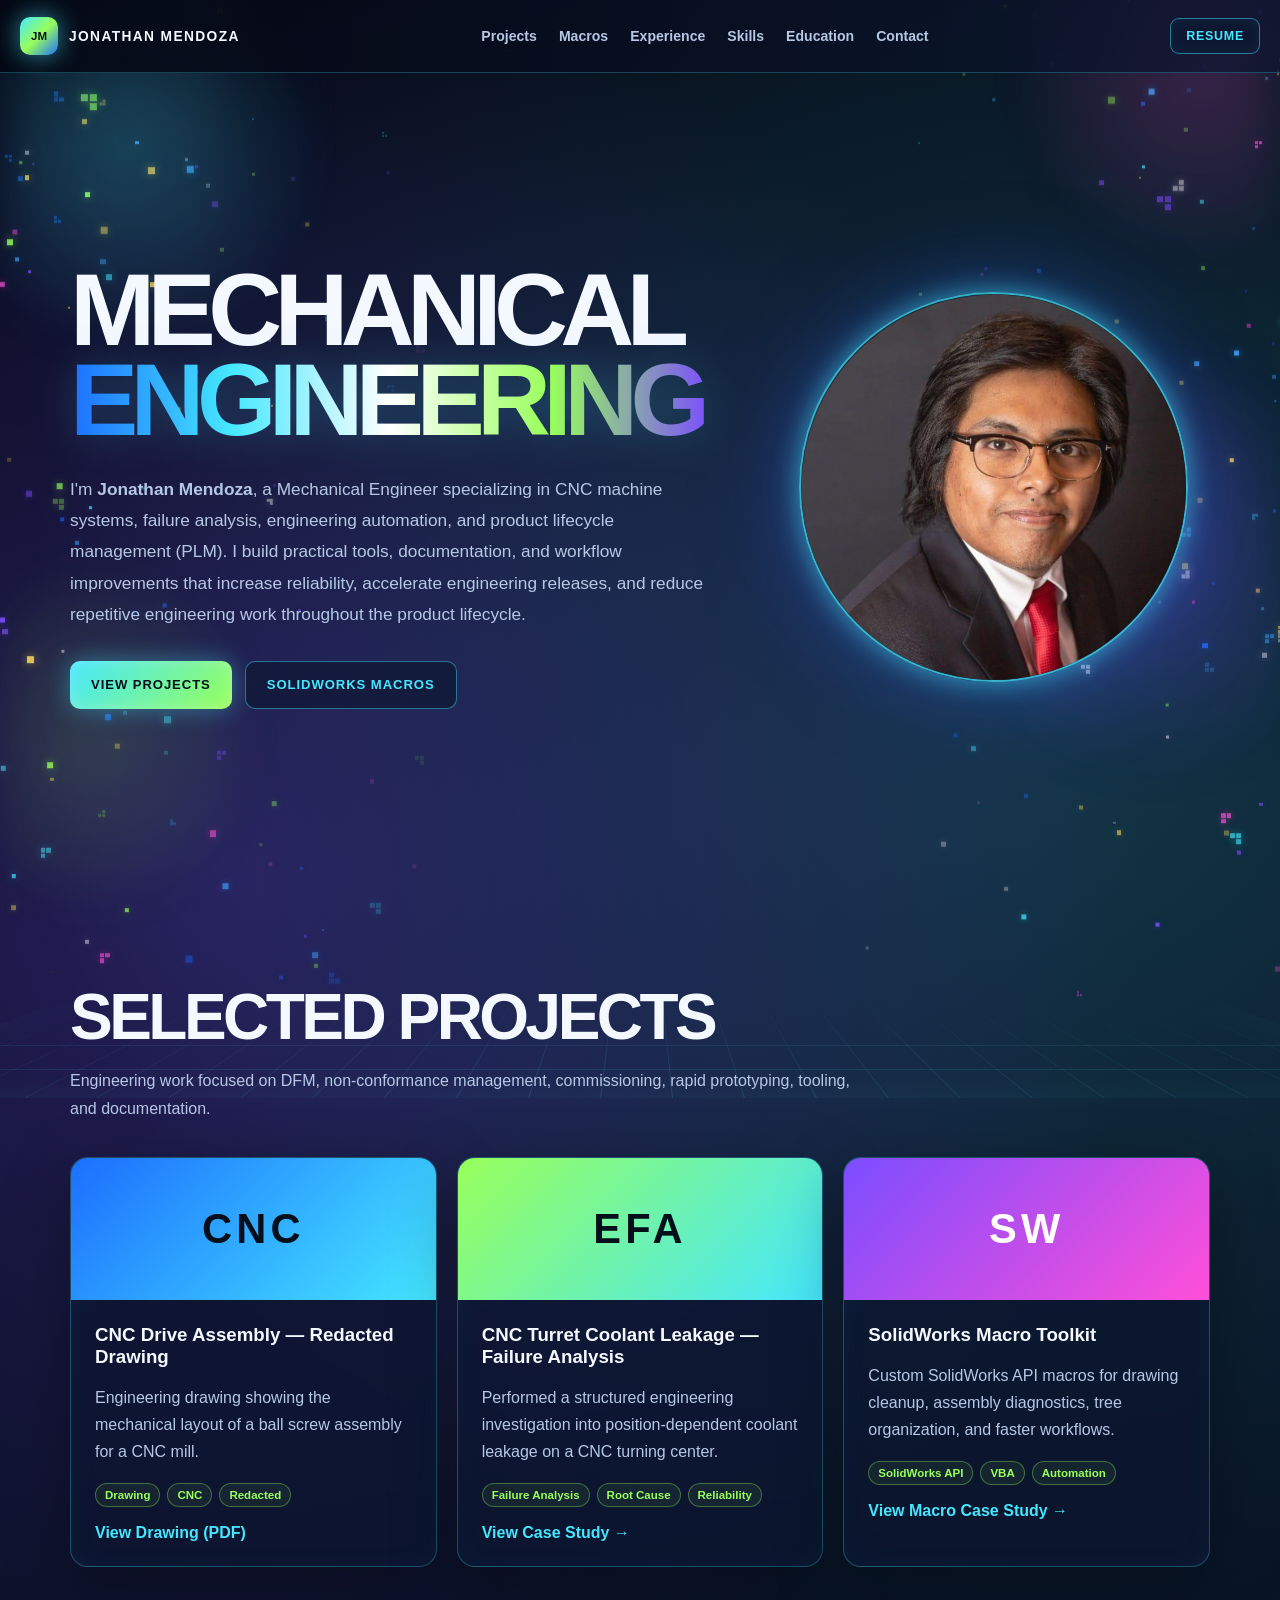
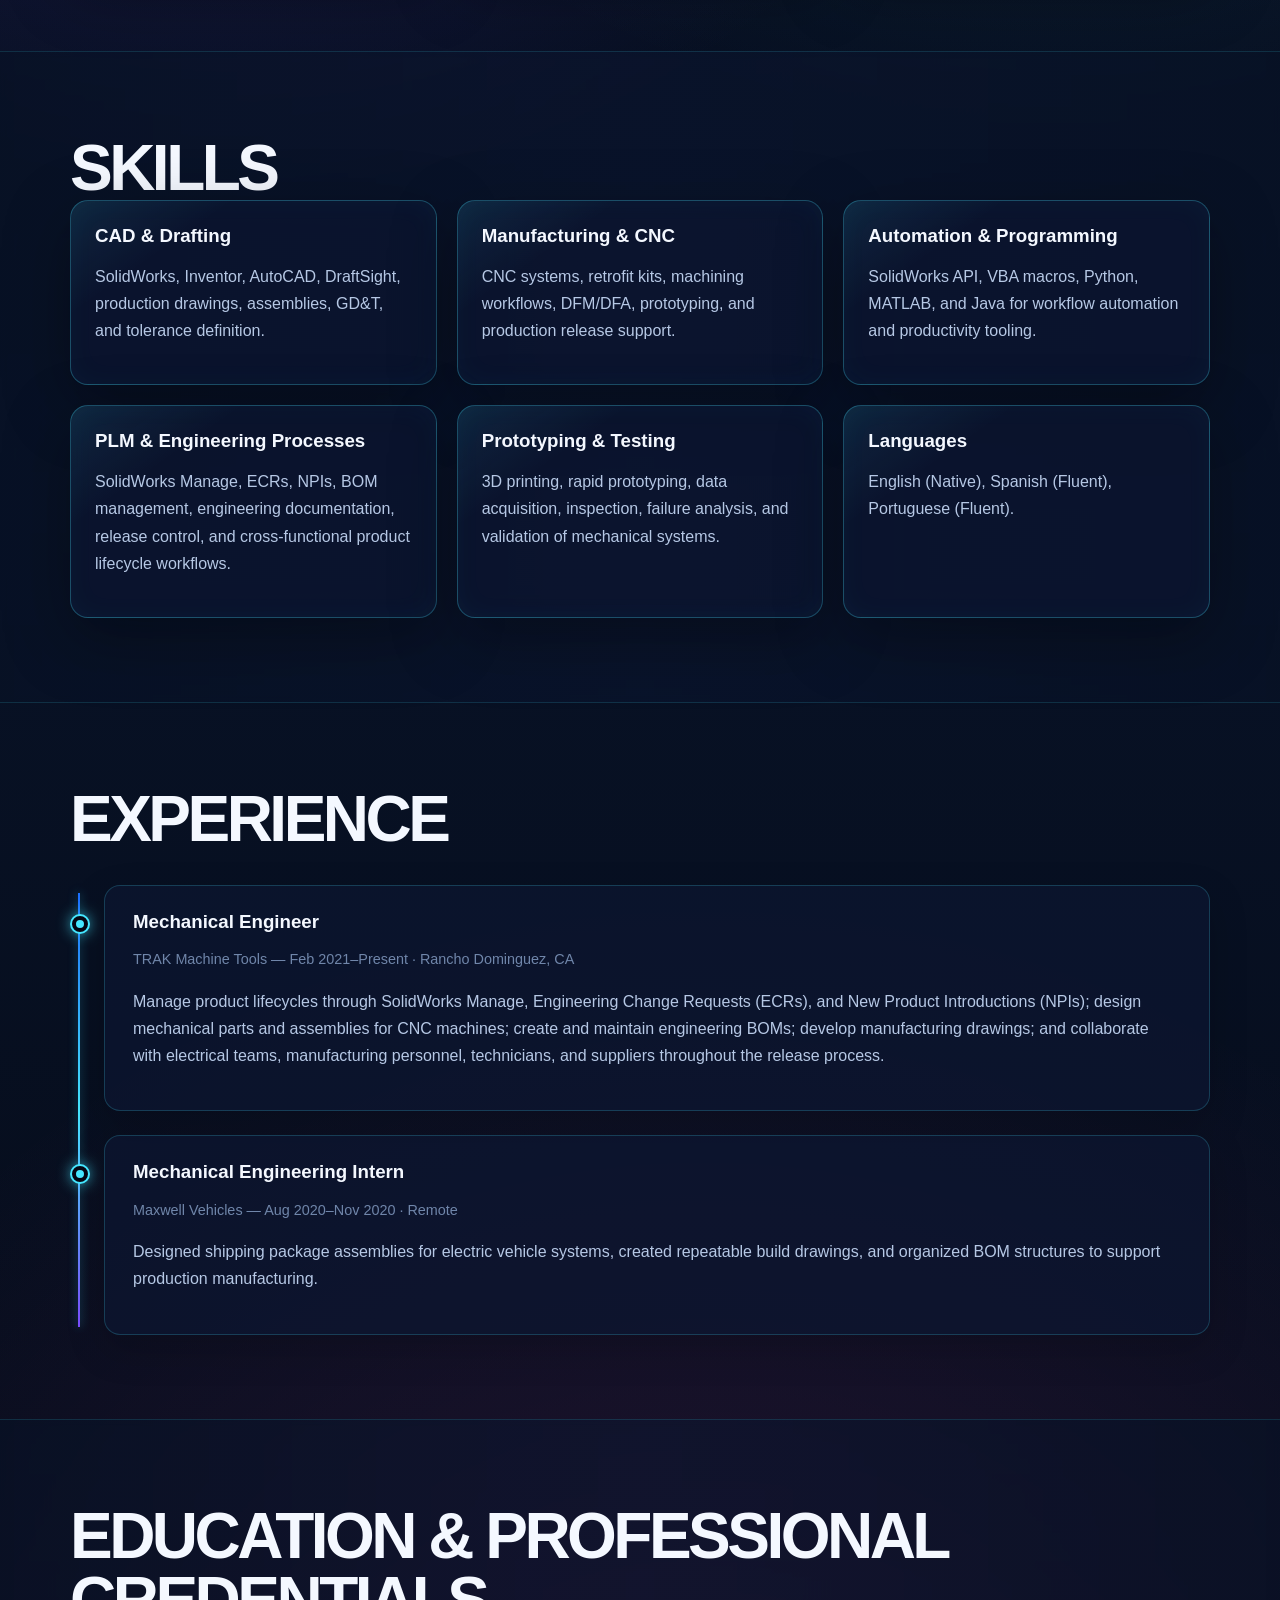
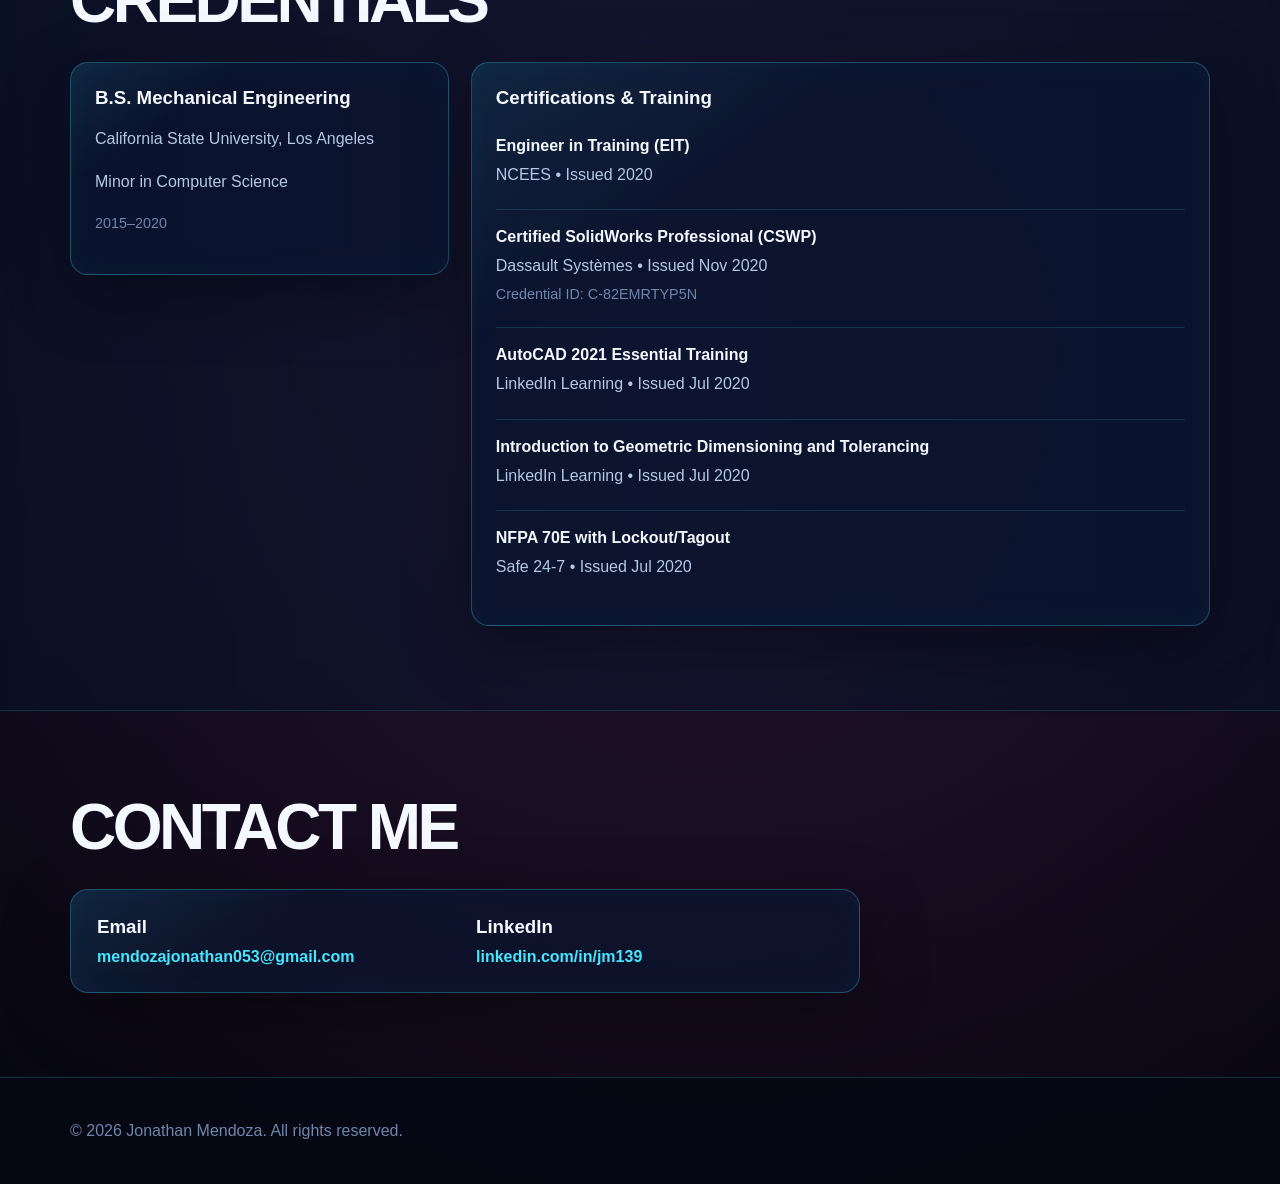
==== commit 8f165bea: "Add files via upload" ====
--- a/index.html
+++ b/index.html
@@ -10,6 +10,7 @@
   <script defer src="script.js"></script>
 </head>
 <body>
+  <!-- Required by the new light pixel-art background in styles.css/script.js -->
   <div class="pixel-field pixel-field-back" aria-hidden="true"></div>
   <div class="pixel-field pixel-field-front" aria-hidden="true"></div>
 
@@ -36,7 +37,6 @@
   <main id="main" class="page">
     <section id="hero" class="hero">
       <div class="hero-copy">
-        <p class="eyebrow">Mechanical Design • CNC Systems • Automation</p>
         <h1>
           <span>Mechanical</span>
           <span class="title-gradient">Engineering</span>
@@ -44,9 +44,9 @@
 
         <p class="hero-description">
           I'm <strong>Jonathan Mendoza</strong>, a Mechanical Engineer specializing in CNC machine systems,
-          retrofit kits, failure analysis, engineering automation, and product lifecycle management using
-          SolidWorks Manage. I develop practical tools, documentation, and workflows that improve reliability,
-          accelerate engineering releases, and reduce repetitive work throughout the product lifecycle.
+          failure analysis, engineering automation, and product lifecycle management (PLM).
+          I build practical tools, documentation, and workflow improvements that increase reliability,
+          accelerate engineering releases, and reduce repetitive engineering work throughout the product lifecycle.
         </p>
 
         <div class="actions">
@@ -57,18 +57,17 @@
 
       <div class="hero-visual">
         <div class="profile-orb">
-          <img src="assets/profile.png" alt="Jonathan Mendoza portfolio headshot" />
+          <img src="assets/profile.png" alt="Jonathan Mendoza" />
         </div>
       </div>
     </section>
 
     <section id="projects" class="content-section">
       <div class="container">
-        <p class="section-kicker">Selected work</p>
-        <h2 class="section-title">Projects</h2>
+        <h2 class="section-title">Selected Projects</h2>
         <p class="section-sub">
           Engineering work focused on DFM, non-conformance management, commissioning, rapid prototyping,
-          tooling, automation, and documentation.
+          tooling, and documentation.
         </p>
 
         <div class="grid cols-3">
@@ -77,7 +76,11 @@
             <div class="card-body">
               <h3>CNC Drive Assembly — Redacted Drawing</h3>
               <p>Engineering drawing showing the mechanical layout of a ball screw assembly for a CNC mill.</p>
-              <div class="tags"><span>Drawing</span><span>CNC</span><span>Redacted</span></div>
+              <div class="tags">
+                <span>Drawing</span>
+                <span>CNC</span>
+                <span>Redacted</span>
+              </div>
               <a class="text-link" href="assets/drawings/CNC_Drive_Assembly_Drawing.pdf" target="_blank" rel="noopener">View Drawing (PDF)</a>
             </div>
           </article>
@@ -87,7 +90,11 @@
             <div class="card-body">
               <h3>CNC Turret Coolant Leakage — Failure Analysis</h3>
               <p>Performed a structured engineering investigation into position-dependent coolant leakage on a CNC turning center.</p>
-              <div class="tags"><span>Failure Analysis</span><span>Root Cause</span><span>Reliability</span></div>
+              <div class="tags">
+                <span>Failure Analysis</span>
+                <span>Root Cause</span>
+                <span>Reliability</span>
+              </div>
               <a class="text-link" href="coolant-leakage-failure-analysis.html">View Case Study →</a>
             </div>
           </article>
@@ -97,7 +104,11 @@
             <div class="card-body">
               <h3>SolidWorks Macro Toolkit</h3>
               <p>Custom SolidWorks API macros for drawing cleanup, assembly diagnostics, tree organization, and faster workflows.</p>
-              <div class="tags"><span>SolidWorks API</span><span>VBA</span><span>Automation</span></div>
+              <div class="tags">
+                <span>SolidWorks API</span>
+                <span>VBA</span>
+                <span>Automation</span>
+              </div>
               <a class="text-link" href="solidworks-macros.html">View Macro Case Study →</a>
             </div>
           </article>
@@ -107,40 +118,61 @@
 
     <section id="skills" class="content-section section-tint">
       <div class="container">
-        <p class="section-kicker">Capabilities</p>
         <h2 class="section-title">Skills</h2>
 
         <div class="grid cols-3">
-          <article class="info-card"><h3>CAD &amp; Drafting</h3><p>SolidWorks, Inventor, AutoCAD, DraftSight, production drawings, assemblies, GD&amp;T, and tolerance definition.</p></article>
-          <article class="info-card"><h3>Manufacturing &amp; CNC</h3><p>CNC systems, retrofit kits, machining workflows, DFM/DFA, prototyping, and production release support.</p></article>
-          <article class="info-card"><h3>Automation &amp; Programming</h3><p>SolidWorks API, VBA macros, Python, MATLAB, and Java for workflow automation and productivity tooling.</p></article>
-          <article class="info-card"><h3>PLM &amp; Engineering Processes</h3><p>SolidWorks Manage, ECRs, NPIs, BOM management, engineering documentation, release control, and cross-functional product lifecycle workflows.</p></article>
-          <article class="info-card"><h3>Prototyping &amp; Testing</h3><p>3D printing, rapid prototyping, data acquisition, inspection, failure analysis, and validation of mechanical systems.</p></article>
-          <article class="info-card"><h3>Languages</h3><p>English (Native), Spanish (Fluent), Portuguese (Fluent).</p></article>
+          <article class="info-card">
+            <h3>CAD &amp; Drafting</h3>
+            <p>SolidWorks, Inventor, AutoCAD, DraftSight, production drawings, assemblies, GD&amp;T, and tolerance definition.</p>
+          </article>
+
+          <article class="info-card">
+            <h3>Manufacturing &amp; CNC</h3>
+            <p>CNC systems, retrofit kits, machining workflows, DFM/DFA, prototyping, and production release support.</p>
+          </article>
+
+          <article class="info-card">
+            <h3>Automation &amp; Programming</h3>
+            <p>SolidWorks API, VBA macros, Python, MATLAB, and Java for workflow automation and productivity tooling.</p>
+          </article>
+
+          <article class="info-card">
+            <h3>PLM &amp; Engineering Processes</h3>
+            <p>SolidWorks Manage, ECRs, NPIs, BOM management, engineering documentation, release control, and cross-functional product lifecycle workflows.</p>
+          </article>
+
+          <article class="info-card">
+            <h3>Prototyping &amp; Testing</h3>
+            <p>3D printing, rapid prototyping, data acquisition, inspection, failure analysis, and validation of mechanical systems.</p>
+          </article>
+
+          <article class="info-card">
+            <h3>Languages</h3>
+            <p>English (Native), Spanish (Fluent), Portuguese (Fluent).</p>
+          </article>
         </div>
       </div>
     </section>
 
     <section id="experience" class="content-section">
       <div class="container">
-        <p class="section-kicker">Professional background</p>
         <h2 class="section-title">Experience</h2>
 
         <div class="timeline">
           <article class="timeline-item">
-            <div class="timeline-dot"></div>
-            <h3>Junior Mechanical Engineer</h3>
+            <div class="timeline-dot" aria-hidden="true"></div>
+            <h3>Mechanical Engineer</h3>
             <p class="meta">TRAK Machine Tools — Feb 2021–Present · Rancho Dominguez, CA</p>
             <p>
-              Manage product lifecycles through SolidWorks Manage, Engineering Change Requests, and New Product
-              Introductions; design mechanical parts and assemblies for CNC machines; create and maintain engineering
-              BOMs; develop manufacturing drawings; and collaborate with electrical teams, manufacturing personnel,
-              technicians, and suppliers throughout the release process.
+              Manage product lifecycles through SolidWorks Manage, Engineering Change Requests (ECRs), and
+              New Product Introductions (NPIs); design mechanical parts and assemblies for CNC machines;
+              create and maintain engineering BOMs; develop manufacturing drawings; and collaborate with
+              electrical teams, manufacturing personnel, technicians, and suppliers throughout the release process.
             </p>
           </article>
 
           <article class="timeline-item">
-            <div class="timeline-dot"></div>
+            <div class="timeline-dot" aria-hidden="true"></div>
             <h3>Mechanical Engineering Intern</h3>
             <p class="meta">Maxwell Vehicles — Aug 2020–Nov 2020 · Remote</p>
             <p>
@@ -154,12 +186,10 @@
 
     <section id="education" class="content-section section-tint">
       <div class="container">
-        <p class="section-kicker">Education &amp; development</p>
-        <h2 class="section-title">Credentials</h2>
+        <h2 class="section-title">Education &amp; Professional Credentials</h2>
 
         <div class="credentials-layout">
           <article class="education-card">
-            <p class="card-label">Education</p>
             <h3>B.S. Mechanical Engineering</h3>
             <p>California State University, Los Angeles</p>
             <p>Minor in Computer Science</p>
@@ -167,34 +197,32 @@
           </article>
 
           <article class="certifications-card">
-            <p class="card-label">Professional credentials</p>
             <h3>Certifications &amp; Training</h3>
 
             <div class="credential-item">
               <h4>Engineer in Training (EIT)</h4>
-              <p>NCEES • Issued February 2020</p>
+              <p>NCEES • Issued 2020</p>
             </div>
 
             <div class="credential-item">
               <h4>Certified SolidWorks Professional (CSWP)</h4>
-              <p>Dassault Systèmes • Issued November 2020</p>
+              <p>Dassault Systèmes • Issued Nov 2020</p>
               <p class="credential-id">Credential ID: C-82EMRTYP5N</p>
             </div>
 
             <div class="credential-item">
               <h4>AutoCAD 2021 Essential Training</h4>
-              <p>LinkedIn Learning • Issued July 2020</p>
+              <p>LinkedIn Learning • Issued Jul 2020</p>
             </div>
 
             <div class="credential-item">
               <h4>Introduction to Geometric Dimensioning and Tolerancing</h4>
-              <p>LinkedIn Learning • Issued July 2020</p>
+              <p>LinkedIn Learning • Issued Jul 2020</p>
             </div>
 
             <div class="credential-item">
               <h4>NFPA 70E with Lockout/Tagout</h4>
-              <p>Safe 24-7 • Issued July 2020</p>
-              <p class="credential-id">Credential ID: CAL/OSHA 34-0079971</p>
+              <p>Safe 24-7 • Issued Jul 2020</p>
             </div>
           </article>
         </div>
@@ -203,7 +231,6 @@
 
     <section id="contact" class="content-section">
       <div class="container">
-        <p class="section-kicker">Let's connect</p>
         <h2 class="section-title">Contact Me</h2>
 
         <div class="contact-card">
@@ -211,6 +238,7 @@
             <h3>Email</h3>
             <a class="text-link" href="mailto:mendozajonathan053@gmail.com">mendozajonathan053@gmail.com</a>
           </div>
+
           <div>
             <h3>LinkedIn</h3>
             <a class="text-link" href="https://linkedin.com/in/jm139" target="_blank" rel="noopener">linkedin.com/in/jm139</a>
@@ -221,7 +249,9 @@
   </main>
 
   <footer class="footer">
-    <div class="container"><p>© 2026 Jonathan Mendoza. All rights reserved.</p></div>
+    <div class="container">
+      <p>© 2026 Jonathan Mendoza. All rights reserved.</p>
+    </div>
   </footer>
 </body>
 </html>
--- a/styles.css
+++ b/styles.css
@@ -1,93 +1,73 @@
 :root {
-  --page-bg: #fbfcff;
-  --surface: #ffffff;
-  --surface-soft: #f4f8ff;
-  --ink: #071629;
-  --ink-soft: #45556d;
-  --ink-muted: #738199;
-  --line: #dbe6f3;
+  --space-black: #050814;
+  --deep-space: #0c1630;
+  --panel-blue: rgba(12, 22, 48, 0.76);
+  --panel-blue-strong: rgba(10, 19, 43, 0.92);
+  --text-primary: #f4f8ff;
+  --text-secondary: #b6c8e5;
+  --text-muted: #7086aa;
   --blue: #1c6fff;
-  --cyan: #42aeb8;
-  --cyan-bright: #45e7ff;
-  --green: #71bd3b;
+  --starforce-blue: #3ea7ff;
+  --cyan: #45e7ff;
+  --green: #98ff5a;
   --violet: #7b4dff;
-  --magenta: #c83c83;
-  --gold: #dcae50;
-  --navy: #29374c;
-  --shadow: 0 18px 55px rgba(32, 63, 106, 0.12);
-}
-
-* {
-  box-sizing: border-box;
-}
-
-html {
-  scroll-behavior: smooth;
-}
-
+  --magenta: #ff4fd8;
+  --gold: #ffd85a;
+  --line: rgba(69, 231, 255, 0.25);
+  --shadow: 0 20px 65px rgba(0, 0, 0, 0.34);
+}
+
+* { box-sizing: border-box; }
+html { scroll-behavior: smooth; }
 body {
   margin: 0;
   min-height: 100vh;
   overflow-x: hidden;
-  color: var(--ink);
-  background: var(--page-bg);
   font-family: "Segoe UI", Arial, sans-serif;
-}
-
-a {
-  color: inherit;
-}
-
+  color: var(--text-primary);
+  background:
+    radial-gradient(circle at 18% 20%, rgba(123,77,255,.28), transparent 25%),
+    radial-gradient(circle at 82% 16%, rgba(69,231,255,.20), transparent 27%),
+    radial-gradient(circle at 55% 82%, rgba(255,79,216,.14), transparent 30%),
+    linear-gradient(180deg, #050814 0%, #081226 48%, #03050d 100%);
+}
+a { color: inherit; }
+
+/* Moving pixel-star field. Content stays clear in the middle. */
 .pixel-field {
   position: fixed;
-  inset: -70px 0;
+  inset: -12vh 0;
   z-index: 0;
   overflow: hidden;
   pointer-events: none;
   will-change: transform;
-  -webkit-mask-image: linear-gradient(
-    to right,
-    #000 0%,
-    #000 14%,
-    rgba(0, 0, 0, 0.25) 31%,
-    transparent 42%,
-    transparent 58%,
-    rgba(0, 0, 0, 0.25) 69%,
-    #000 86%,
-    #000 100%
-  );
-  mask-image: linear-gradient(
-    to right,
-    #000 0%,
-    #000 14%,
-    rgba(0, 0, 0, 0.25) 31%,
-    transparent 42%,
-    transparent 58%,
-    rgba(0, 0, 0, 0.25) 69%,
-    #000 86%,
-    #000 100%
-  );
-}
-
-.pixel-field-back {
-  opacity: 0.08;
-}
-
-.pixel-field-front {
-  opacity: 0.17;
-}
-
+  -webkit-mask-image: linear-gradient(to right, #000 0%, #000 15%, rgba(0,0,0,.5) 30%, transparent 43%, transparent 57%, rgba(0,0,0,.5) 70%, #000 85%, #000 100%);
+  mask-image: linear-gradient(to right, #000 0%, #000 15%, rgba(0,0,0,.5) 30%, transparent 43%, transparent 57%, rgba(0,0,0,.5) 70%, #000 85%, #000 100%);
+}
+.pixel-field::after {
+  content: "";
+  position: absolute;
+  inset: 0;
+  background:
+    radial-gradient(circle at 10% 25%, rgba(69,231,255,.18), transparent 15%),
+    radial-gradient(circle at 90% 62%, rgba(123,77,255,.18), transparent 17%),
+    radial-gradient(circle at 7% 78%, rgba(152,255,90,.10), transparent 13%),
+    radial-gradient(circle at 94% 18%, rgba(255,79,216,.13), transparent 14%);
+  filter: blur(24px);
+}
+.pixel-field-back { opacity: .72; }
+.pixel-field-front { opacity: .92; }
 .pixel-sprite {
   position: absolute;
   display: block;
   width: var(--size);
   height: var(--size);
+  opacity: var(--opacity);
   background: var(--color);
-  opacity: var(--opacity);
   transform: rotate(var(--rotation));
+  box-shadow: 0 0 10px color-mix(in srgb, var(--color) 65%, transparent);
   image-rendering: pixelated;
 }
-
 .pixel-sprite.cluster::before,
 .pixel-sprite.cluster::after {
   content: "";
@@ -95,39 +75,44 @@
   width: 100%;
   height: 100%;
   background: inherit;
-}
-
-.pixel-sprite.cluster::before {
-  left: 115%;
-  top: 0;
-}
-
-.pixel-sprite.cluster::after {
-  left: 0;
-  top: 115%;
-}
-
-.site-header,
-.page,
-.footer {
-  position: relative;
-  z-index: 2;
-}
-
-.container {
-  width: min(1140px, calc(100% - 40px));
-  margin: 0 auto;
-}
+  box-shadow: inherit;
+}
+.pixel-sprite.cluster::before { left: 125%; top: 0; }
+.pixel-sprite.cluster::after { left: 0; top: 125%; }
+
+/* Grid horizon adds the Mega Man Star Force feel without covering content. */
+body::before {
+  content: "";
+  position: fixed;
+  z-index: 0;
+  left: -15%;
+  right: -15%;
+  bottom: -22vh;
+  height: 48vh;
+  pointer-events: none;
+  transform: perspective(650px) rotateX(64deg);
+  transform-origin: bottom;
+  background-image:
+    linear-gradient(rgba(69,231,255,.19) 1px, transparent 1px),
+    linear-gradient(90deg, rgba(69,231,255,.19) 1px, transparent 1px);
+  background-size: 72px 72px;
+  box-shadow: inset 0 25px 110px rgba(69,231,255,.14);
+  -webkit-mask-image: linear-gradient(to top, rgba(0,0,0,.8), transparent 75%);
+  mask-image: linear-gradient(to top, rgba(0,0,0,.8), transparent 75%);
+  animation: gridTravel 5s linear infinite;
+}
+
+.site-header, .page, .footer { position: relative; z-index: 2; }
+.container { width: min(1140px, calc(100% - 40px)); margin: 0 auto; }
 
 .site-header {
   position: sticky;
   top: 0;
-  z-index: 20;
-  background: rgba(251, 252, 255, 0.9);
-  border-bottom: 1px solid rgba(219, 230, 243, 0.88);
-  backdrop-filter: blur(14px);
-}
-
+  z-index: 30;
+  background: linear-gradient(90deg, rgba(5,8,20,.91), rgba(12,22,48,.69));
+  border-bottom: 1px solid var(--line);
+  backdrop-filter: blur(16px);
+}
 .nav-shell {
   display: flex;
   align-items: center;
@@ -137,66 +122,49 @@
   min-height: 72px;
   margin: 0 auto;
 }
-
 .brand {
   display: flex;
   align-items: center;
   gap: 11px;
-  color: var(--ink);
-  font-size: 0.86rem;
+  color: var(--text-primary);
+  font-size: .86rem;
   font-weight: 800;
-  letter-spacing: 0.1em;
+  letter-spacing: .1em;
   text-decoration: none;
   text-transform: uppercase;
 }
-
 .logo-mark {
   display: grid;
   place-items: center;
   width: 38px;
   height: 38px;
-  color: #ffffff;
-  background: linear-gradient(135deg, var(--blue), var(--cyan));
   border-radius: 10px;
-  box-shadow: 0 8px 22px rgba(28, 111, 255, 0.26);
-  font-size: 0.72rem;
+  color: #03101b;
+  background: linear-gradient(135deg, var(--cyan), var(--green), var(--blue));
+  box-shadow: 0 0 24px rgba(69,231,255,.6);
+  font-size: .72rem;
   letter-spacing: 0;
 }
-
-.nav-links {
-  display: flex;
-  align-items: center;
-  gap: 22px;
-}
-
-.nav-links a {
-  color: var(--ink-soft);
-  font-size: 0.88rem;
-  font-weight: 650;
-  text-decoration: none;
-}
-
-.nav-links a:hover,
-.text-link:hover {
-  color: var(--blue);
-}
-
+.nav-links { display: flex; align-items: center; gap: 22px; }
+.nav-links a { color: var(--text-secondary); font-size: .88rem; font-weight: 650; text-decoration: none; }
+.nav-links a:hover, .text-link:hover { color: var(--cyan); }
 .resume-link {
   padding: 10px 15px;
-  color: #ffffff;
-  background: var(--ink);
+  border: 1px solid rgba(69,231,255,.5);
   border-radius: 9px;
-  box-shadow: 0 10px 25px rgba(7, 22, 41, 0.16);
-  font-size: 0.78rem;
+  color: var(--cyan);
+  background: rgba(12,22,48,.7);
+  box-shadow: inset 0 0 18px rgba(69,231,255,.08);
+  font-size: .78rem;
   font-weight: 800;
-  letter-spacing: 0.06em;
+  letter-spacing: .06em;
   text-decoration: none;
   text-transform: uppercase;
 }
 
 .hero {
   display: grid;
-  grid-template-columns: minmax(0, 1.2fr) minmax(280px, 0.8fr);
+  grid-template-columns: minmax(0,1.2fr) minmax(280px,.8fr);
   align-items: center;
   gap: 58px;
   width: min(1140px, calc(100% - 40px));
@@ -204,59 +172,33 @@
   margin: 0 auto;
   padding: 76px 0;
 }
-
-.hero-copy {
-  max-width: 760px;
-}
-
-.eyebrow,
-.section-kicker,
-.card-label {
-  margin: 0 0 14px;
-  color: var(--magenta);
-  font-size: 0.76rem;
-  font-weight: 800;
-  letter-spacing: 0.18em;
-  text-transform: uppercase;
-}
-
+.hero-copy { max-width: 760px; }
 h1 {
   margin: 0;
-  color: var(--ink);
+  color: var(--text-primary);
   font-size: clamp(3.7rem, 8vw, 7.3rem);
-  line-height: 0.88;
-  letter-spacing: -0.075em;
-  text-transform: uppercase;
-}
-
-h1 span {
-  display: block;
-}
-
+  line-height: .88;
+  letter-spacing: -.075em;
+  text-transform: uppercase;
+}
+h1 span { display: block; }
 .title-gradient {
   width: fit-content;
-  padding-right: 0.08em;
-  background: linear-gradient(90deg, var(--blue), var(--cyan), var(--violet));
+  padding-right: .08em;
+  background: linear-gradient(90deg, var(--blue), var(--cyan), #fff, var(--green), var(--violet));
   -webkit-background-clip: text;
   background-clip: text;
   color: transparent;
-}
-
+  filter: drop-shadow(0 0 20px rgba(69,231,255,.22));
+}
 .hero-description {
   max-width: 690px;
   margin: 28px 0 0;
-  color: var(--ink-soft);
+  color: var(--text-secondary);
   font-size: 1.08rem;
   line-height: 1.82;
 }
-
-.actions {
-  display: flex;
-  flex-wrap: wrap;
-  gap: 13px;
-  margin-top: 30px;
-}
-
+.actions { display: flex; flex-wrap: wrap; gap: 13px; margin-top: 30px; }
 .btn {
   display: inline-flex;
   align-items: center;
@@ -264,336 +206,105 @@
   min-height: 48px;
   padding: 0 21px;
   border-radius: 10px;
-  font-size: 0.82rem;
+  font-size: .82rem;
   font-weight: 800;
-  letter-spacing: 0.07em;
+  letter-spacing: .07em;
   text-decoration: none;
   text-transform: uppercase;
 }
-
 .btn-primary {
-  color: #ffffff;
-  background: linear-gradient(135deg, var(--blue), var(--cyan));
-  box-shadow: 0 12px 28px rgba(28, 111, 255, 0.25);
-}
-
+  color: #03101b;
+  background: linear-gradient(135deg, var(--cyan), var(--green));
+  box-shadow: 0 0 24px rgba(69,231,255,.4), inset 0 0 15px rgba(255,255,255,.25);
+}
 .btn-secondary {
-  color: var(--ink);
-  background: rgba(255, 255, 255, 0.88);
-  border: 1px solid var(--line);
-  box-shadow: 0 10px 28px rgba(32, 63, 106, 0.07);
-}
-
-.hero-visual {
-  display: flex;
-  align-items: center;
-  justify-content: center;
-}
-
+  color: var(--cyan);
+  background: rgba(12,22,48,.62);
+  border: 1px solid rgba(69,231,255,.45);
+}
+.hero-visual { display: flex; align-items: center; justify-content: center; }
 .profile-orb {
   width: min(410px, 90%);
   aspect-ratio: 1;
   overflow: hidden;
-  background: var(--surface);
-  border: 8px solid rgba(255, 255, 255, 0.95);
+  border: 2px solid rgba(69,231,255,.72);
   border-radius: 50%;
-  box-shadow:
-    0 0 0 2px rgba(69, 231, 255, 0.5),
-    0 24px 70px rgba(28, 111, 255, 0.2),
-    0 0 70px rgba(123, 77, 255, 0.1);
-}
-
-.profile-orb img {
-  display: block;
-  width: 100%;
-  height: 100%;
-  object-fit: cover;
-}
-
-.content-section {
-  padding: 84px 0;
-}
-
+  box-shadow: 0 0 27px rgba(69,231,255,.58), 0 0 80px rgba(28,111,255,.31), 0 0 125px rgba(123,77,255,.17);
+}
+.profile-orb img { display: block; width: 100%; height: 100%; object-fit: cover; }
+
+.content-section { padding: 84px 0; }
 .section-tint {
-  background: rgba(244, 248, 255, 0.68);
-  border-top: 1px solid rgba(219, 230, 243, 0.76);
-  border-bottom: 1px solid rgba(219, 230, 243, 0.76);
-}
-
+  background: linear-gradient(90deg, rgba(8,18,38,.67), rgba(12,22,48,.58), rgba(8,18,38,.67));
+  border-top: 1px solid rgba(69,231,255,.14);
+  border-bottom: 1px solid rgba(69,231,255,.14);
+  backdrop-filter: blur(3px);
+}
 .section-title {
   margin: 0;
-  color: var(--ink);
-  font-size: clamp(2.2rem, 5vw, 4.1rem);
+  color: var(--text-primary);
+  font-size: clamp(2.2rem,5vw,4.1rem);
   line-height: 1;
-  letter-spacing: -0.055em;
-  text-transform: uppercase;
-}
-
-.section-sub {
-  max-width: 790px;
-  margin: 18px 0 34px;
-  color: var(--ink-soft);
-  font-size: 1rem;
-  line-height: 1.75;
-}
-
-.grid {
-  display: grid;
-  gap: 20px;
-}
-
-.cols-3 {
-  grid-template-columns: repeat(3, minmax(0, 1fr));
-}
-
-.project-card,
-.info-card,
-.education-card,
-.certifications-card,
-.contact-card {
-  background: rgba(255, 255, 255, 0.92);
-  border: 1px solid var(--line);
+  letter-spacing: -.055em;
+  text-transform: uppercase;
+}
+.section-sub { max-width: 790px; margin: 18px 0 34px; color: var(--text-secondary); font-size: 1rem; line-height: 1.75; }
+.grid { display: grid; gap: 20px; }
+.cols-3 { grid-template-columns: repeat(3,minmax(0,1fr)); }
+
+.project-card, .info-card, .education-card, .certifications-card, .contact-card {
+  background: linear-gradient(145deg, rgba(69,231,255,.09), transparent 26%), rgba(12,22,48,.76);
+  border: 1px solid rgba(69,231,255,.28);
   border-radius: 18px;
-  box-shadow: var(--shadow);
-}
-
-.project-card {
-  overflow: hidden;
-}
-
-.project-image {
-  display: grid;
-  place-items: center;
-  height: 142px;
-  color: #ffffff;
-  font-size: 2.6rem;
-  font-weight: 900;
-  letter-spacing: 0.1em;
-}
-
-.accent-cyan {
-  background: linear-gradient(135deg, var(--blue), var(--cyan));
-}
-
-.accent-green {
-  background: linear-gradient(135deg, var(--green), var(--cyan));
-}
-
-.accent-violet {
-  background: linear-gradient(135deg, var(--violet), var(--magenta));
-}
-
-.card-body,
-.info-card,
-.education-card,
-.certifications-card {
-  padding: 24px;
-}
-
-.project-card h3,
-.info-card h3,
-.education-card h3,
-.certifications-card h3,
-.contact-card h3,
-.timeline-item h3 {
-  margin: 0 0 10px;
-  color: var(--ink);
-}
-
-.project-card p,
-.info-card p,
-.education-card p,
-.certifications-card p,
-.contact-card p,
-.timeline-item p {
-  color: var(--ink-soft);
-  line-height: 1.7;
-}
-
-.tags {
-  display: flex;
-  flex-wrap: wrap;
-  gap: 7px;
-  margin: 17px 0;
-}
-
-.tags span {
-  padding: 5px 9px;
-  color: #245d74;
-  background: #edf9fb;
-  border: 1px solid #cdebef;
-  border-radius: 999px;
-  font-size: 0.72rem;
-  font-weight: 700;
-}
-
-.text-link {
-  color: var(--blue);
-  font-weight: 800;
-  text-decoration: none;
-}
-
-.timeline {
-  position: relative;
-  display: grid;
-  gap: 24px;
-  margin-top: 34px;
-  padding-left: 34px;
-}
-
-.timeline::before {
-  content: "";
-  position: absolute;
-  left: 8px;
-  top: 8px;
-  bottom: 8px;
-  width: 2px;
-  background: linear-gradient(var(--blue), var(--cyan), var(--violet));
-}
-
-.timeline-item {
-  position: relative;
-  padding: 25px 28px;
-  background: rgba(255, 255, 255, 0.9);
-  border: 1px solid var(--line);
-  border-radius: 16px;
-  box-shadow: 0 14px 38px rgba(32, 63, 106, 0.08);
-}
-
-.timeline-dot {
-  position: absolute;
-  left: -33px;
-  top: 30px;
-  width: 16px;
-  height: 16px;
-  background: var(--blue);
-  border: 4px solid var(--page-bg);
-  border-radius: 50%;
-  box-shadow: 0 0 0 2px var(--blue);
-}
-
-.meta,
-.credential-id {
-  color: var(--ink-muted) !important;
-  font-size: 0.9rem;
-}
-
-.credentials-layout {
-  display: grid;
-  grid-template-columns: minmax(260px, 0.82fr) minmax(0, 1.6fr);
-  gap: 22px;
-  margin-top: 30px;
-  align-items: start;
-}
-
-.credential-item {
-  padding: 18px 0;
-  border-top: 1px solid var(--line);
-}
-
-.credential-item:first-of-type {
-  border-top: 0;
-}
-
-.credential-item h4 {
-  margin: 0 0 6px;
-  color: var(--ink);
-  font-size: 1rem;
-}
-
-.credential-item p {
-  margin: 3px 0;
-}
-
-.contact-card {
-  display: grid;
-  grid-template-columns: repeat(2, minmax(0, 1fr));
-  gap: 22px;
-  max-width: 790px;
-  margin-top: 30px;
-  padding: 26px;
-}
-
-.footer {
-  padding: 28px 0;
-  color: var(--ink-muted);
-  background: rgba(244, 248, 255, 0.74);
-  border-top: 1px solid var(--line);
-}
+  box-shadow: var(--shadow), inset 0 0 30px rgba(69,231,255,.035);
+  backdrop-filter: blur(12px);
+}
+.project-card { overflow: hidden; }
+.project-image { display: grid; place-items: center; height: 142px; color: #03101b; font-size: 2.6rem; font-weight: 900; letter-spacing: .1em; }
+.accent-cyan { background: linear-gradient(135deg, var(--blue), var(--cyan)); }
+.accent-green { background: linear-gradient(135deg, var(--green), var(--cyan)); }
+.accent-violet { background: linear-gradient(135deg, var(--violet), var(--magenta)); color: #fff; }
+.card-body, .info-card, .education-card, .certifications-card { padding: 24px; }
+.project-card h3, .info-card h3, .education-card h3, .certifications-card h3, .contact-card h3, .timeline-item h3 { margin: 0 0 10px; color: var(--text-primary); }
+.project-card p, .info-card p, .education-card p, .certifications-card p, .contact-card p, .timeline-item p { color: var(--text-secondary); line-height: 1.7; }
+.tags { display: flex; flex-wrap: wrap; gap: 7px; margin: 17px 0; }
+.tags span { padding: 5px 9px; color: var(--green); background: rgba(152,255,90,.07); border: 1px solid rgba(152,255,90,.35); border-radius: 999px; font-size: .72rem; font-weight: 700; }
+.text-link { color: var(--cyan); font-weight: 800; text-decoration: none; }
+
+.timeline { position: relative; display: grid; gap: 24px; margin-top: 34px; padding-left: 34px; }
+.timeline::before { content: ""; position: absolute; left: 8px; top: 8px; bottom: 8px; width: 2px; background: linear-gradient(var(--blue),var(--cyan),var(--violet)); box-shadow: 0 0 10px rgba(69,231,255,.5); }
+.timeline-item { position: relative; padding: 25px 28px; background: rgba(12,22,48,.75); border: 1px solid rgba(69,231,255,.20); border-radius: 16px; box-shadow: 0 14px 38px rgba(0,0,0,.18); }
+.timeline-dot { position: absolute; left: -33px; top: 30px; width: 16px; height: 16px; background: var(--cyan); border: 4px solid var(--space-black); border-radius: 50%; box-shadow: 0 0 0 2px var(--cyan), 0 0 15px var(--cyan); }
+.meta, .credential-id { color: var(--text-muted) !important; font-size: .9rem; }
+.credentials-layout { display: grid; grid-template-columns: minmax(260px,.82fr) minmax(0,1.6fr); gap: 22px; margin-top: 30px; align-items: start; }
+.credential-item { padding: 18px 0; border-top: 1px solid rgba(69,231,255,.14); }
+.credential-item:first-of-type { border-top: 0; }
+.credential-item h4 { margin: 0 0 6px; color: var(--text-primary); font-size: 1rem; }
+.credential-item p { margin: 3px 0; }
+.contact-card { display: grid; grid-template-columns: repeat(2,minmax(0,1fr)); gap: 22px; max-width: 790px; margin-top: 30px; padding: 26px; }
+.footer { padding: 28px 0; color: var(--text-muted); background: rgba(5,8,20,.81); border-top: 1px solid rgba(69,231,255,.18); }
+
+@keyframes gridTravel { from { background-position: 0 0, 0 0; } to { background-position: 0 72px, 72px 0; } }
 
 @media (max-width: 940px) {
-  .nav-links {
-    display: none;
-  }
-
-  .hero {
-    grid-template-columns: 1fr;
-    min-height: auto;
-  }
-
-  .hero-copy {
-    max-width: none;
-  }
-
-  .profile-orb {
-    width: min(370px, 80vw);
-  }
-
-  .cols-3 {
-    grid-template-columns: repeat(2, minmax(0, 1fr));
-  }
-
-  .credentials-layout {
-    grid-template-columns: 1fr;
-  }
-}
-
+  .nav-links { display: none; }
+  .hero { grid-template-columns: 1fr; min-height: auto; }
+  .hero-copy { max-width: none; }
+  .profile-orb { width: min(370px,80vw); }
+  .cols-3 { grid-template-columns: repeat(2,minmax(0,1fr)); }
+  .credentials-layout { grid-template-columns: 1fr; }
+}
 @media (max-width: 640px) {
-  .nav-shell,
-  .hero,
-  .container {
-    width: min(100% - 28px, 1140px);
-  }
-
-  .brand {
-    font-size: 0.74rem;
-    letter-spacing: 0.05em;
-  }
-
-  .resume-link {
-    padding: 9px 11px;
-  }
-
-  .hero {
-    gap: 42px;
-    padding: 56px 0 72px;
-  }
-
-  h1 {
-    font-size: clamp(3rem, 18vw, 5rem);
-  }
-
-  .cols-3,
-  .contact-card {
-    grid-template-columns: 1fr;
-  }
-
-  .content-section {
-    padding: 68px 0;
-  }
-
-  .pixel-field {
-    -webkit-mask-image: linear-gradient(to right, #000 0%, transparent 42%, transparent 58%, #000 100%);
-    mask-image: linear-gradient(to right, #000 0%, transparent 42%, transparent 58%, #000 100%);
-  }
-}
-
+  .nav-shell, .hero, .container { width: min(100% - 28px,1140px); }
+  .brand { font-size: .74rem; letter-spacing: .05em; }
+  .resume-link { padding: 9px 11px; }
+  .hero { gap: 42px; padding: 56px 0 72px; }
+  h1 { font-size: clamp(3rem,18vw,5rem); }
+  .cols-3, .contact-card { grid-template-columns: 1fr; }
+  .content-section { padding: 68px 0; }
+}
 @media (prefers-reduced-motion: reduce) {
-  html {
-    scroll-behavior: auto;
-  }
-
-  .pixel-field {
-    transform: none !important;
-  }
-}
+  html { scroll-behavior: auto; }
+  .pixel-field { transform: none !important; }
+  body::before { animation: none; }
+}
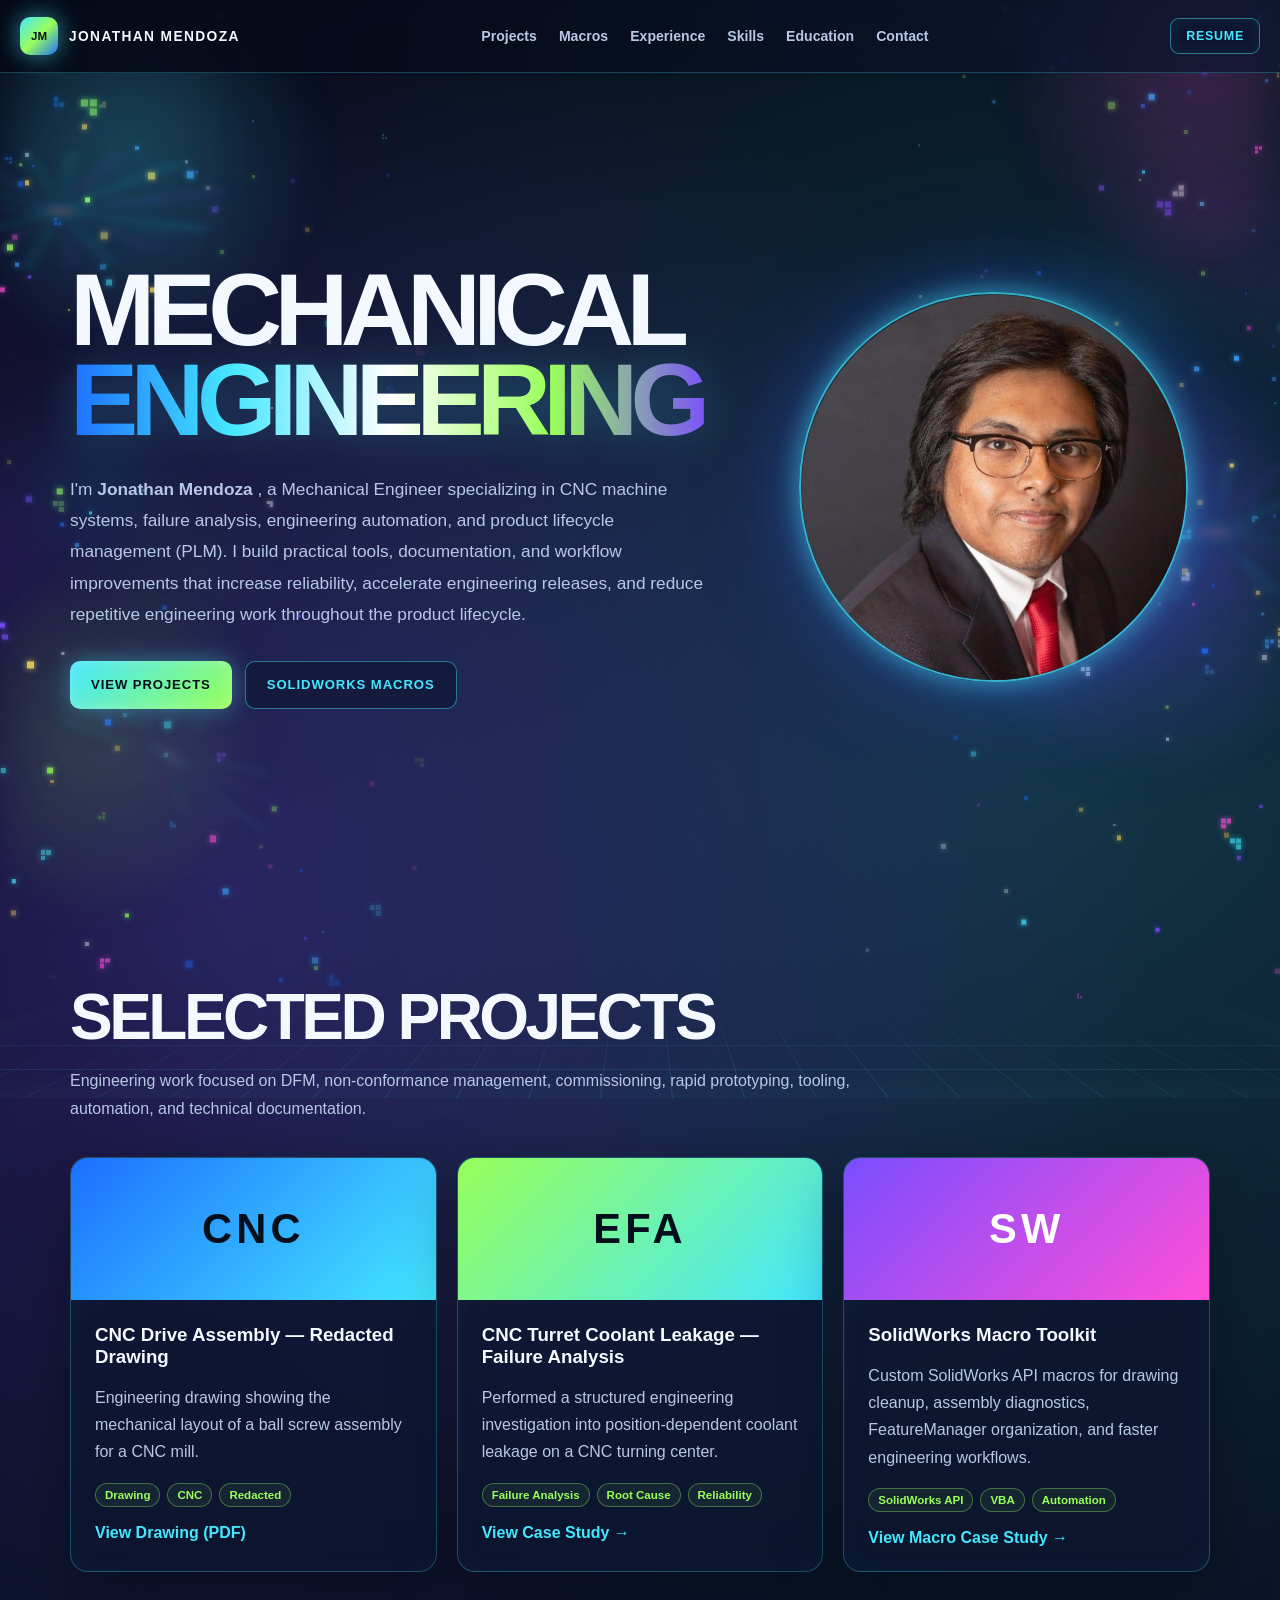
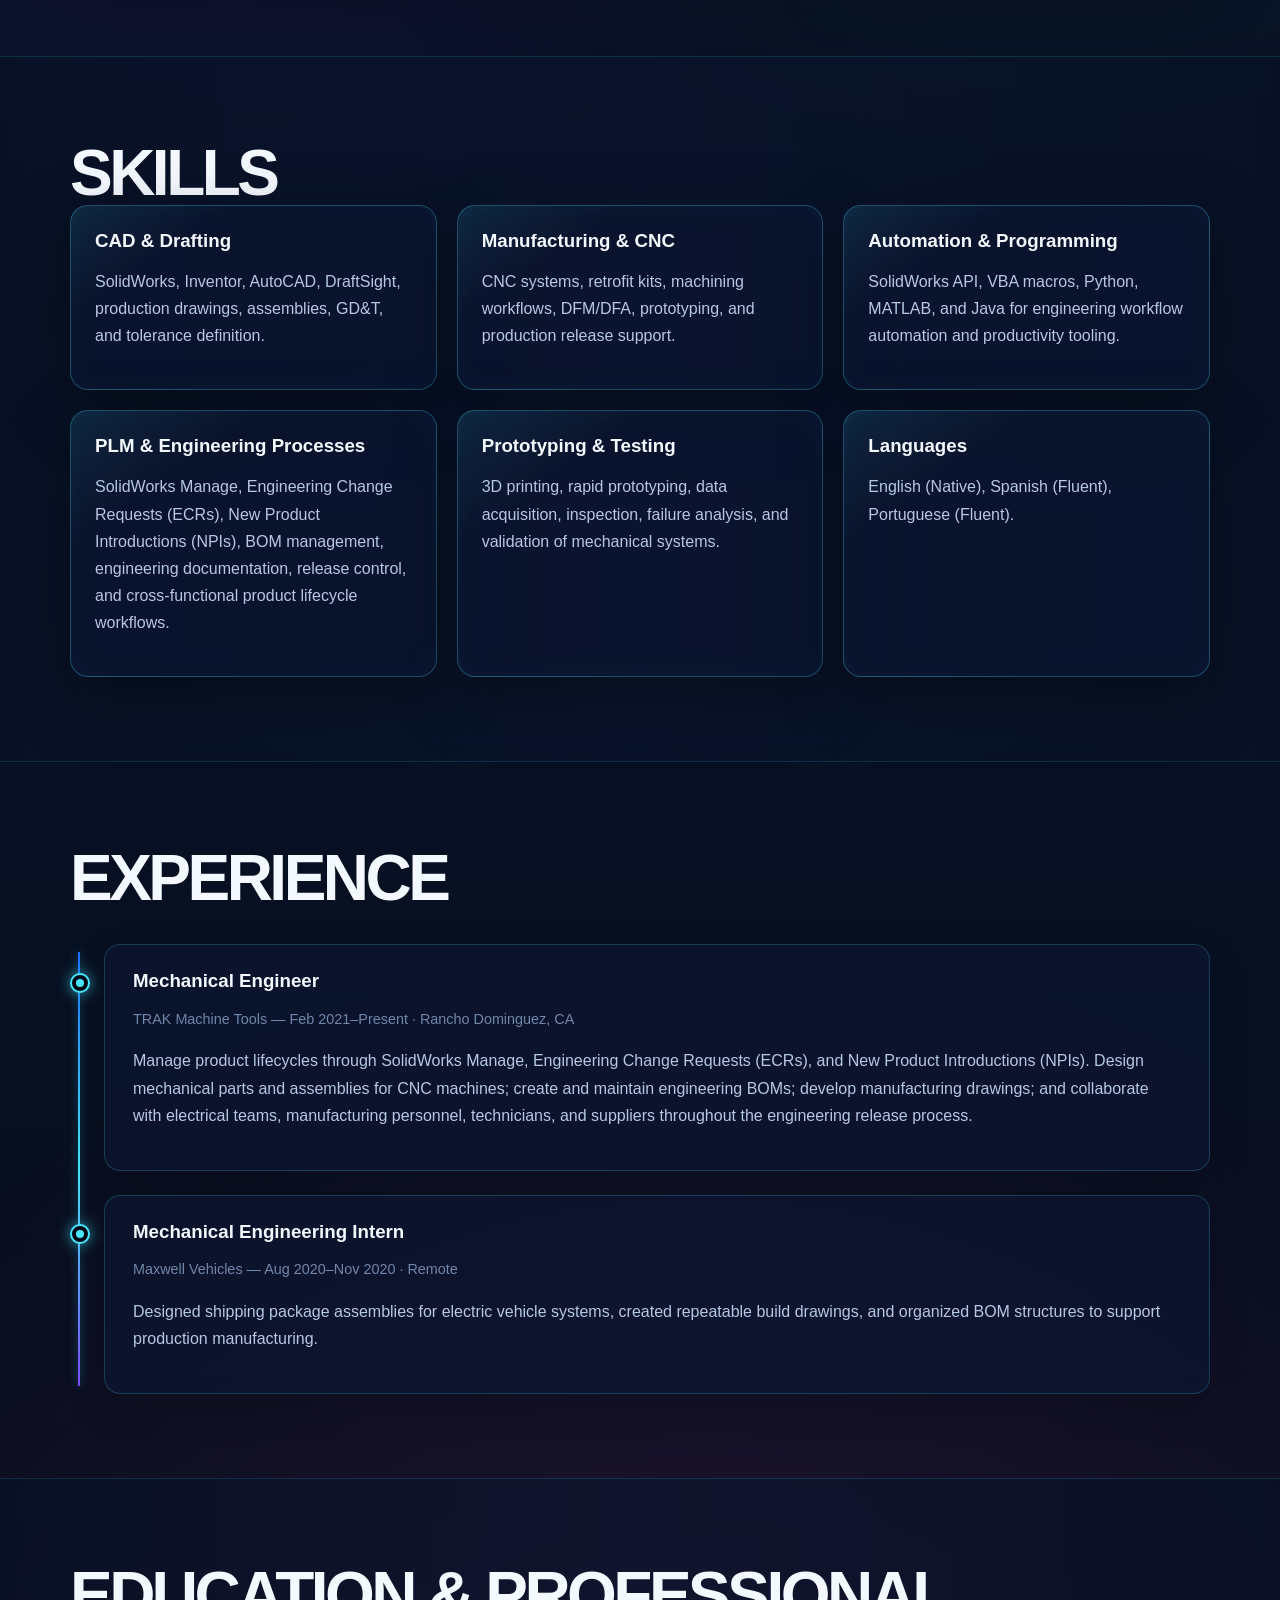
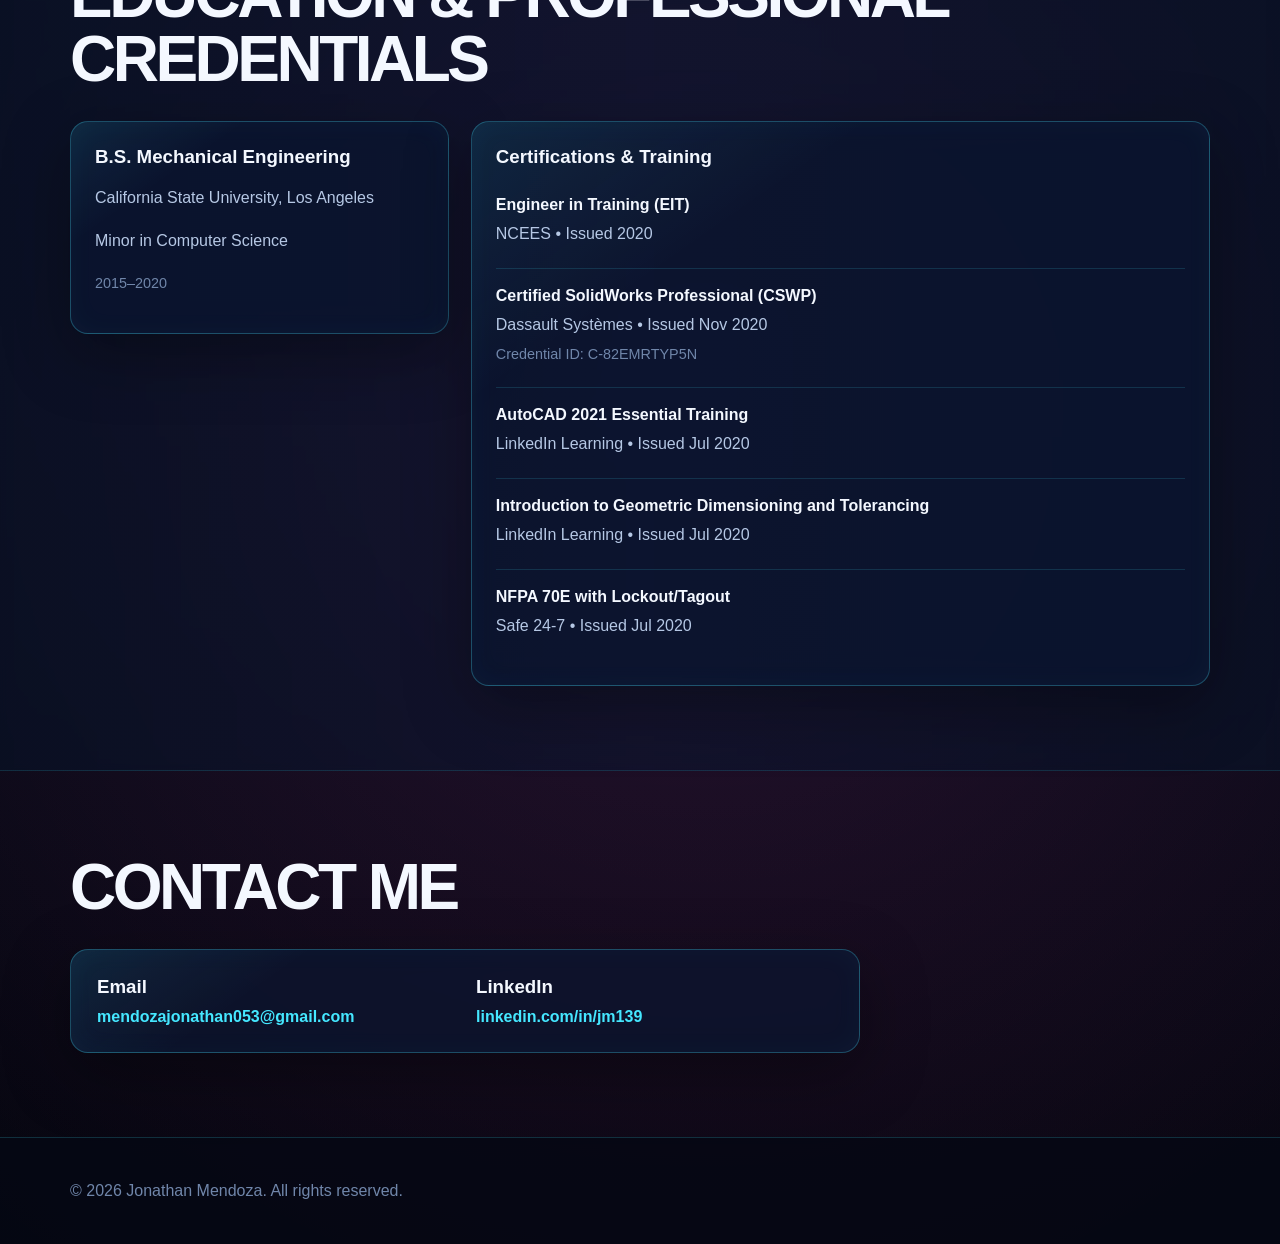
==== commit d42daa68: "Refactor index.html for clarity and structure Updated HTML structure and content for improved readab" ====
--- a/index.html
+++ b/index.html
@@ -1,257 +1,896 @@
 <!doctype html>
 <html lang="en">
+
 <head>
   <meta charset="utf-8" />
-  <meta name="viewport" content="width=device-width, initial-scale=1" />
-  <title>Jonathan Mendoza — Mechanical Engineer Portfolio</title>
-  <meta name="description" content="Portfolio of Jonathan Mendoza, Mechanical Engineer specializing in CNC systems, SolidWorks automation, failure analysis, and product lifecycle management." />
-  <link rel="icon" href="assets/favicon.svg" type="image/svg+xml" />
-  <link rel="stylesheet" href="styles.css" />
-  <script defer src="script.js"></script>
+
+  <meta
+    name="viewport"
+    content="width=device-width, initial-scale=1"
+  />
+
+  <title>
+    Jonathan Mendoza — Mechanical Engineer Portfolio
+  </title>
+
+  <meta
+    name="description"
+    content="Portfolio of Jonathan Mendoza, Mechanical Engineer specializing in CNC systems, SolidWorks automation, failure analysis, and product lifecycle management."
+  />
+
+  <link
+    rel="icon"
+    href="assets/favicon.svg"
+    type="image/svg+xml"
+  />
+
+  <link
+    rel="stylesheet"
+    href="styles.css"
+  />
+
+  <script
+    defer
+    src="script.js">
+  </script>
 </head>
+
+
 <body>
-  <!-- Required by the new light pixel-art background in styles.css/script.js -->
-  <div class="pixel-field pixel-field-back" aria-hidden="true"></div>
-  <div class="pixel-field pixel-field-front" aria-hidden="true"></div>
+
+  <!-- ======================================================
+       ANIMATED PIXEL / STAR BACKGROUND
+       ====================================================== -->
+
+  <div
+    class="pixel-field pixel-field-back"
+    aria-hidden="true">
+  </div>
+
+  <div
+    class="pixel-field pixel-field-front"
+    aria-hidden="true">
+  </div>
+
+
+  <!-- ======================================================
+       GALAXIES / NEBULAS
+       ====================================================== -->
+
+  <div
+    class="galaxy-field"
+    aria-hidden="true">
+
+    <span
+      class="galaxy galaxy-one">
+    </span>
+
+    <span
+      class="galaxy galaxy-two">
+    </span>
+
+    <span
+      class="galaxy galaxy-three">
+    </span>
+
+    <span
+      class="nebula-cloud nebula-one">
+    </span>
+
+    <span
+      class="nebula-cloud nebula-two">
+    </span>
+
+  </div>
+
+
+  <!-- ======================================================
+       HEADER
+       ====================================================== -->
 
   <header class="site-header">
+
     <div class="nav-shell">
-      <a class="brand" href="#hero" aria-label="Jonathan Mendoza home">
-        <span class="logo-mark">JM</span>
-        <span>Jonathan Mendoza</span>
+
+      <a
+        class="brand"
+        href="#hero"
+        aria-label="Jonathan Mendoza home">
+
+        <span class="logo-mark">
+          JM
+        </span>
+
+        <span>
+          Jonathan Mendoza
+        </span>
+
       </a>
 
-      <nav class="nav-links" aria-label="Primary navigation">
-        <a href="#projects">Projects</a>
-        <a href="solidworks-macros.html">Macros</a>
-        <a href="#experience">Experience</a>
-        <a href="#skills">Skills</a>
-        <a href="#education">Education</a>
-        <a href="#contact">Contact</a>
+
+      <nav
+        class="nav-links"
+        aria-label="Primary navigation">
+
+        <a href="#projects">
+          Projects
+        </a>
+
+        <a href="solidworks-macros.html">
+          Macros
+        </a>
+
+        <a href="#experience">
+          Experience
+        </a>
+
+        <a href="#skills">
+          Skills
+        </a>
+
+        <a href="#education">
+          Education
+        </a>
+
+        <a href="#contact">
+          Contact
+        </a>
+
       </nav>
 
-      <a class="resume-link" href="assets/Jonathan_Mendoza_Resume.pdf" download>Resume</a>
+
+      <a
+        class="resume-link"
+        href="assets/Jonathan_Mendoza_Resume.pdf"
+        download>
+
+        Resume
+
+      </a>
+
     </div>
+
   </header>
 
-  <main id="main" class="page">
-    <section id="hero" class="hero">
+
+  <!-- ======================================================
+       MAIN PAGE
+       ====================================================== -->
+
+  <main
+    id="main"
+    class="page">
+
+
+    <!-- ====================================================
+         HERO
+         ==================================================== -->
+
+    <section
+      id="hero"
+      class="hero">
+
+
       <div class="hero-copy">
+
         <h1>
-          <span>Mechanical</span>
-          <span class="title-gradient">Engineering</span>
+
+          <span>
+            Mechanical
+          </span>
+
+          <span class="title-gradient">
+            Engineering
+          </span>
+
         </h1>
 
+
         <p class="hero-description">
-          I'm <strong>Jonathan Mendoza</strong>, a Mechanical Engineer specializing in CNC machine systems,
-          failure analysis, engineering automation, and product lifecycle management (PLM).
-          I build practical tools, documentation, and workflow improvements that increase reliability,
-          accelerate engineering releases, and reduce repetitive engineering work throughout the product lifecycle.
+
+          I'm
+          <strong>
+            Jonathan Mendoza
+          </strong>,
+          a Mechanical Engineer specializing in CNC machine systems,
+          failure analysis, engineering automation, and product lifecycle
+          management (PLM).
+
+          I build practical tools, documentation, and workflow improvements
+          that increase reliability, accelerate engineering releases, and
+          reduce repetitive engineering work throughout the product lifecycle.
+
         </p>
 
+
         <div class="actions">
-          <a class="btn btn-primary" href="#projects">View Projects</a>
-          <a class="btn btn-secondary" href="solidworks-macros.html">SolidWorks Macros</a>
+
+          <a
+            class="btn btn-primary"
+            href="#projects">
+
+            View Projects
+
+          </a>
+
+
+          <a
+            class="btn btn-secondary"
+            href="solidworks-macros.html">
+
+            SolidWorks Macros
+
+          </a>
+
         </div>
+
       </div>
 
+
+      <!-- Headshot -->
+
       <div class="hero-visual">
+
         <div class="profile-orb">
-          <img src="assets/profile.png" alt="Jonathan Mendoza" />
+
+          <img
+            src="assets/profile.png"
+            alt="Jonathan Mendoza"
+          />
+
         </div>
+
       </div>
+
     </section>
 
-    <section id="projects" class="content-section">
+
+    <!-- ====================================================
+         PROJECTS
+         ==================================================== -->
+
+    <section
+      id="projects"
+      class="content-section">
+
+
       <div class="container">
-        <h2 class="section-title">Selected Projects</h2>
+
+
+        <h2 class="section-title">
+          Selected Projects
+        </h2>
+
+
         <p class="section-sub">
-          Engineering work focused on DFM, non-conformance management, commissioning, rapid prototyping,
-          tooling, and documentation.
+
+          Engineering work focused on DFM, non-conformance management,
+          commissioning, rapid prototyping, tooling, automation, and
+          technical documentation.
+
         </p>
 
+
         <div class="grid cols-3">
+
+
+          <!-- CNC Drawing -->
+
           <article class="project-card">
-            <div class="project-image accent-cyan">CNC</div>
+
+            <div class="project-image accent-cyan">
+              CNC
+            </div>
+
+
             <div class="card-body">
-              <h3>CNC Drive Assembly — Redacted Drawing</h3>
-              <p>Engineering drawing showing the mechanical layout of a ball screw assembly for a CNC mill.</p>
+
+              <h3>
+                CNC Drive Assembly — Redacted Drawing
+              </h3>
+
+
+              <p>
+
+                Engineering drawing showing the mechanical layout of a
+                ball screw assembly for a CNC mill.
+
+              </p>
+
+
               <div class="tags">
-                <span>Drawing</span>
-                <span>CNC</span>
-                <span>Redacted</span>
+
+                <span>
+                  Drawing
+                </span>
+
+                <span>
+                  CNC
+                </span>
+
+                <span>
+                  Redacted
+                </span>
+
               </div>
-              <a class="text-link" href="assets/drawings/CNC_Drive_Assembly_Drawing.pdf" target="_blank" rel="noopener">View Drawing (PDF)</a>
-            </div>
-          </article>
+
+
+              <a
+                class="text-link"
+                href="assets/drawings/CNC_Drive_Assembly_Drawing.pdf"
+                target="_blank"
+                rel="noopener">
+
+                View Drawing (PDF)
+
+              </a>
+
+            </div>
+
+          </article>
+
+
+          <!-- Failure Analysis -->
 
           <article class="project-card">
-            <div class="project-image accent-green">EFA</div>
+
+            <div class="project-image accent-green">
+              EFA
+            </div>
+
+
             <div class="card-body">
-              <h3>CNC Turret Coolant Leakage — Failure Analysis</h3>
-              <p>Performed a structured engineering investigation into position-dependent coolant leakage on a CNC turning center.</p>
+
+              <h3>
+                CNC Turret Coolant Leakage — Failure Analysis
+              </h3>
+
+
+              <p>
+
+                Performed a structured engineering investigation into
+                position-dependent coolant leakage on a CNC turning center.
+
+              </p>
+
+
               <div class="tags">
-                <span>Failure Analysis</span>
-                <span>Root Cause</span>
-                <span>Reliability</span>
+
+                <span>
+                  Failure Analysis
+                </span>
+
+                <span>
+                  Root Cause
+                </span>
+
+                <span>
+                  Reliability
+                </span>
+
               </div>
-              <a class="text-link" href="coolant-leakage-failure-analysis.html">View Case Study →</a>
-            </div>
-          </article>
+
+
+              <a
+                class="text-link"
+                href="coolant-leakage-failure-analysis.html">
+
+                View Case Study →
+
+              </a>
+
+            </div>
+
+          </article>
+
+
+          <!-- SolidWorks Macros -->
 
           <article class="project-card">
-            <div class="project-image accent-violet">SW</div>
+
+            <div class="project-image accent-violet">
+              SW
+            </div>
+
+
             <div class="card-body">
-              <h3>SolidWorks Macro Toolkit</h3>
-              <p>Custom SolidWorks API macros for drawing cleanup, assembly diagnostics, tree organization, and faster workflows.</p>
+
+              <h3>
+                SolidWorks Macro Toolkit
+              </h3>
+
+
+              <p>
+
+                Custom SolidWorks API macros for drawing cleanup,
+                assembly diagnostics, FeatureManager organization,
+                and faster engineering workflows.
+
+              </p>
+
+
               <div class="tags">
-                <span>SolidWorks API</span>
-                <span>VBA</span>
-                <span>Automation</span>
+
+                <span>
+                  SolidWorks API
+                </span>
+
+                <span>
+                  VBA
+                </span>
+
+                <span>
+                  Automation
+                </span>
+
               </div>
-              <a class="text-link" href="solidworks-macros.html">View Macro Case Study →</a>
-            </div>
-          </article>
+
+
+              <a
+                class="text-link"
+                href="solidworks-macros.html">
+
+                View Macro Case Study →
+
+              </a>
+
+            </div>
+
+          </article>
+
         </div>
+
       </div>
+
     </section>
 
-    <section id="skills" class="content-section section-tint">
+
+    <!-- ====================================================
+         SKILLS
+         ==================================================== -->
+
+    <section
+      id="skills"
+      class="content-section section-tint">
+
+
       <div class="container">
-        <h2 class="section-title">Skills</h2>
+
+
+        <h2 class="section-title">
+          Skills
+        </h2>
+
 
         <div class="grid cols-3">
+
+
           <article class="info-card">
-            <h3>CAD &amp; Drafting</h3>
-            <p>SolidWorks, Inventor, AutoCAD, DraftSight, production drawings, assemblies, GD&amp;T, and tolerance definition.</p>
-          </article>
+
+            <h3>
+              CAD &amp; Drafting
+            </h3>
+
+            <p>
+
+              SolidWorks, Inventor, AutoCAD, DraftSight,
+              production drawings, assemblies, GD&amp;T,
+              and tolerance definition.
+
+            </p>
+
+          </article>
+
 
           <article class="info-card">
-            <h3>Manufacturing &amp; CNC</h3>
-            <p>CNC systems, retrofit kits, machining workflows, DFM/DFA, prototyping, and production release support.</p>
-          </article>
+
+            <h3>
+              Manufacturing &amp; CNC
+            </h3>
+
+            <p>
+
+              CNC systems, retrofit kits, machining workflows,
+              DFM/DFA, prototyping, and production release support.
+
+            </p>
+
+          </article>
+
 
           <article class="info-card">
-            <h3>Automation &amp; Programming</h3>
-            <p>SolidWorks API, VBA macros, Python, MATLAB, and Java for workflow automation and productivity tooling.</p>
-          </article>
+
+            <h3>
+              Automation &amp; Programming
+            </h3>
+
+            <p>
+
+              SolidWorks API, VBA macros, Python, MATLAB,
+              and Java for engineering workflow automation
+              and productivity tooling.
+
+            </p>
+
+          </article>
+
 
           <article class="info-card">
-            <h3>PLM &amp; Engineering Processes</h3>
-            <p>SolidWorks Manage, ECRs, NPIs, BOM management, engineering documentation, release control, and cross-functional product lifecycle workflows.</p>
-          </article>
+
+            <h3>
+              PLM &amp; Engineering Processes
+            </h3>
+
+            <p>
+
+              SolidWorks Manage, Engineering Change Requests (ECRs),
+              New Product Introductions (NPIs), BOM management,
+              engineering documentation, release control, and
+              cross-functional product lifecycle workflows.
+
+            </p>
+
+          </article>
+
 
           <article class="info-card">
-            <h3>Prototyping &amp; Testing</h3>
-            <p>3D printing, rapid prototyping, data acquisition, inspection, failure analysis, and validation of mechanical systems.</p>
-          </article>
+
+            <h3>
+              Prototyping &amp; Testing
+            </h3>
+
+            <p>
+
+              3D printing, rapid prototyping, data acquisition,
+              inspection, failure analysis, and validation of
+              mechanical systems.
+
+            </p>
+
+          </article>
+
 
           <article class="info-card">
-            <h3>Languages</h3>
-            <p>English (Native), Spanish (Fluent), Portuguese (Fluent).</p>
-          </article>
+
+            <h3>
+              Languages
+            </h3>
+
+            <p>
+
+              English (Native),
+              Spanish (Fluent),
+              Portuguese (Fluent).
+
+            </p>
+
+          </article>
+
         </div>
+
       </div>
+
     </section>
 
-    <section id="experience" class="content-section">
+
+    <!-- ====================================================
+         EXPERIENCE
+         ==================================================== -->
+
+    <section
+      id="experience"
+      class="content-section">
+
+
       <div class="container">
-        <h2 class="section-title">Experience</h2>
+
+
+        <h2 class="section-title">
+          Experience
+        </h2>
+
 
         <div class="timeline">
+
+
+          <!-- TRAK -->
+
           <article class="timeline-item">
-            <div class="timeline-dot" aria-hidden="true"></div>
-            <h3>Mechanical Engineer</h3>
-            <p class="meta">TRAK Machine Tools — Feb 2021–Present · Rancho Dominguez, CA</p>
-            <p>
-              Manage product lifecycles through SolidWorks Manage, Engineering Change Requests (ECRs), and
-              New Product Introductions (NPIs); design mechanical parts and assemblies for CNC machines;
-              create and maintain engineering BOMs; develop manufacturing drawings; and collaborate with
-              electrical teams, manufacturing personnel, technicians, and suppliers throughout the release process.
-            </p>
-          </article>
+
+            <div
+              class="timeline-dot"
+              aria-hidden="true">
+            </div>
+
+
+            <h3>
+              Mechanical Engineer
+            </h3>
+
+
+            <p class="meta">
+
+              TRAK Machine Tools —
+              Feb 2021–Present ·
+              Rancho Dominguez, CA
+
+            </p>
+
+
+            <p>
+
+              Manage product lifecycles through SolidWorks Manage,
+              Engineering Change Requests (ECRs), and New Product
+              Introductions (NPIs).
+
+              Design mechanical parts and assemblies for CNC machines;
+              create and maintain engineering BOMs; develop manufacturing
+              drawings; and collaborate with electrical teams,
+              manufacturing personnel, technicians, and suppliers
+              throughout the engineering release process.
+
+            </p>
+
+          </article>
+
+
+          <!-- Maxwell -->
 
           <article class="timeline-item">
-            <div class="timeline-dot" aria-hidden="true"></div>
-            <h3>Mechanical Engineering Intern</h3>
-            <p class="meta">Maxwell Vehicles — Aug 2020–Nov 2020 · Remote</p>
-            <p>
-              Designed shipping package assemblies for electric vehicle systems, created repeatable build drawings,
-              and organized BOM structures to support production manufacturing.
-            </p>
-          </article>
+
+            <div
+              class="timeline-dot"
+              aria-hidden="true">
+            </div>
+
+
+            <h3>
+              Mechanical Engineering Intern
+            </h3>
+
+
+            <p class="meta">
+
+              Maxwell Vehicles —
+              Aug 2020–Nov 2020 ·
+              Remote
+
+            </p>
+
+
+            <p>
+
+              Designed shipping package assemblies for electric vehicle
+              systems, created repeatable build drawings, and organized
+              BOM structures to support production manufacturing.
+
+            </p>
+
+          </article>
+
         </div>
+
       </div>
+
     </section>
 
-    <section id="education" class="content-section section-tint">
+
+    <!-- ====================================================
+         EDUCATION / CREDENTIALS
+         ==================================================== -->
+
+    <section
+      id="education"
+      class="content-section section-tint">
+
+
       <div class="container">
-        <h2 class="section-title">Education &amp; Professional Credentials</h2>
+
+
+        <h2 class="section-title">
+          Education &amp; Professional Credentials
+        </h2>
+
 
         <div class="credentials-layout">
+
+
+          <!-- Education -->
+
           <article class="education-card">
-            <h3>B.S. Mechanical Engineering</h3>
-            <p>California State University, Los Angeles</p>
-            <p>Minor in Computer Science</p>
-            <p class="meta">2015–2020</p>
-          </article>
+
+            <h3>
+              B.S. Mechanical Engineering
+            </h3>
+
+
+            <p>
+              California State University, Los Angeles
+            </p>
+
+
+            <p>
+              Minor in Computer Science
+            </p>
+
+
+            <p class="meta">
+              2015–2020
+            </p>
+
+          </article>
+
+
+          <!-- Certifications -->
 
           <article class="certifications-card">
-            <h3>Certifications &amp; Training</h3>
+
+            <h3>
+              Certifications &amp; Training
+            </h3>
+
 
             <div class="credential-item">
-              <h4>Engineer in Training (EIT)</h4>
-              <p>NCEES • Issued 2020</p>
-            </div>
+
+              <h4>
+                Engineer in Training (EIT)
+              </h4>
+
+              <p>
+                NCEES • Issued 2020
+              </p>
+
+            </div>
+
 
             <div class="credential-item">
-              <h4>Certified SolidWorks Professional (CSWP)</h4>
-              <p>Dassault Systèmes • Issued Nov 2020</p>
-              <p class="credential-id">Credential ID: C-82EMRTYP5N</p>
-            </div>
+
+              <h4>
+                Certified SolidWorks Professional (CSWP)
+              </h4>
+
+              <p>
+                Dassault Systèmes • Issued Nov 2020
+              </p>
+
+              <p class="credential-id">
+                Credential ID: C-82EMRTYP5N
+              </p>
+
+            </div>
+
 
             <div class="credential-item">
-              <h4>AutoCAD 2021 Essential Training</h4>
-              <p>LinkedIn Learning • Issued Jul 2020</p>
-            </div>
+
+              <h4>
+                AutoCAD 2021 Essential Training
+              </h4>
+
+              <p>
+                LinkedIn Learning • Issued Jul 2020
+              </p>
+
+            </div>
+
 
             <div class="credential-item">
-              <h4>Introduction to Geometric Dimensioning and Tolerancing</h4>
-              <p>LinkedIn Learning • Issued Jul 2020</p>
-            </div>
+
+              <h4>
+                Introduction to Geometric Dimensioning
+                and Tolerancing
+              </h4>
+
+              <p>
+                LinkedIn Learning • Issued Jul 2020
+              </p>
+
+            </div>
+
 
             <div class="credential-item">
-              <h4>NFPA 70E with Lockout/Tagout</h4>
-              <p>Safe 24-7 • Issued Jul 2020</p>
-            </div>
-          </article>
+
+              <h4>
+                NFPA 70E with Lockout/Tagout
+              </h4>
+
+              <p>
+                Safe 24-7 • Issued Jul 2020
+              </p>
+
+            </div>
+
+          </article>
+
         </div>
+
       </div>
+
     </section>
 
-    <section id="contact" class="content-section">
+
+    <!-- ====================================================
+         CONTACT
+         ==================================================== -->
+
+    <section
+      id="contact"
+      class="content-section">
+
+
       <div class="container">
-        <h2 class="section-title">Contact Me</h2>
+
+
+        <h2 class="section-title">
+          Contact Me
+        </h2>
+
 
         <div class="contact-card">
+
+
           <div>
-            <h3>Email</h3>
-            <a class="text-link" href="mailto:mendozajonathan053@gmail.com">mendozajonathan053@gmail.com</a>
+
+            <h3>
+              Email
+            </h3>
+
+
+            <a
+              class="text-link"
+              href="mailto:mendozajonathan053@gmail.com">
+
+              mendozajonathan053@gmail.com
+
+            </a>
+
           </div>
 
+
           <div>
-            <h3>LinkedIn</h3>
-            <a class="text-link" href="https://linkedin.com/in/jm139" target="_blank" rel="noopener">linkedin.com/in/jm139</a>
+
+            <h3>
+              LinkedIn
+            </h3>
+
+
+            <a
+              class="text-link"
+              href="https://linkedin.com/in/jm139"
+              target="_blank"
+              rel="noopener">
+
+              linkedin.com/in/jm139
+
+            </a>
+
           </div>
+
         </div>
+
       </div>
+
     </section>
+
   </main>
 
+
+  <!-- ======================================================
+       FOOTER
+       ====================================================== -->
+
   <footer class="footer">
+
     <div class="container">
-      <p>© 2026 Jonathan Mendoza. All rights reserved.</p>
+
+      <p>
+        © 2026 Jonathan Mendoza.
+        All rights reserved.
+      </p>
+
     </div>
+
   </footer>
+
 </body>
+
 </html>
--- a/styles.css
+++ b/styles.css
@@ -3,9 +3,11 @@
   --deep-space: #0c1630;
   --panel-blue: rgba(12, 22, 48, 0.76);
   --panel-blue-strong: rgba(10, 19, 43, 0.92);
+
   --text-primary: #f4f8ff;
   --text-secondary: #b6c8e5;
   --text-muted: #7086aa;
+
   --blue: #1c6fff;
   --starforce-blue: #3ea7ff;
   --cyan: #45e7ff;
@@ -13,298 +15,1695 @@
   --violet: #7b4dff;
   --magenta: #ff4fd8;
   --gold: #ffd85a;
+
   --line: rgba(69, 231, 255, 0.25);
   --shadow: 0 20px 65px rgba(0, 0, 0, 0.34);
 }
 
-* { box-sizing: border-box; }
-html { scroll-behavior: smooth; }
+
+/* ============================================================
+   BASE
+   ============================================================ */
+
+* {
+  box-sizing: border-box;
+}
+
+html {
+  scroll-behavior: smooth;
+}
+
 body {
   margin: 0;
   min-height: 100vh;
   overflow-x: hidden;
+
   font-family: "Segoe UI", Arial, sans-serif;
+
   color: var(--text-primary);
-  background:
-    radial-gradient(circle at 18% 20%, rgba(123,77,255,.28), transparent 25%),
-    radial-gradient(circle at 82% 16%, rgba(69,231,255,.20), transparent 27%),
-    radial-gradient(circle at 55% 82%, rgba(255,79,216,.14), transparent 30%),
-    linear-gradient(180deg, #050814 0%, #081226 48%, #03050d 100%);
-}
-a { color: inherit; }
-
-/* Moving pixel-star field. Content stays clear in the middle. */
+
+  background:
+    radial-gradient(
+      circle at 18% 20%,
+      rgba(123, 77, 255, 0.28),
+      transparent 25%
+    ),
+    radial-gradient(
+      circle at 82% 16%,
+      rgba(69, 231, 255, 0.20),
+      transparent 27%
+    ),
+    radial-gradient(
+      circle at 55% 82%,
+      rgba(255, 79, 216, 0.14),
+      transparent 30%
+    ),
+    linear-gradient(
+      180deg,
+      #050814 0%,
+      #081226 48%,
+      #03050d 100%
+    );
+}
+
+a {
+  color: inherit;
+}
+
+
+/* ============================================================
+   MOVING PIXEL / STAR FIELD
+   ============================================================ */
+
 .pixel-field {
   position: fixed;
   inset: -12vh 0;
+
   z-index: 0;
+
   overflow: hidden;
   pointer-events: none;
+
   will-change: transform;
-  -webkit-mask-image: linear-gradient(to right, #000 0%, #000 15%, rgba(0,0,0,.5) 30%, transparent 43%, transparent 57%, rgba(0,0,0,.5) 70%, #000 85%, #000 100%);
-  mask-image: linear-gradient(to right, #000 0%, #000 15%, rgba(0,0,0,.5) 30%, transparent 43%, transparent 57%, rgba(0,0,0,.5) 70%, #000 85%, #000 100%);
-}
+
+  -webkit-mask-image: linear-gradient(
+    to right,
+    #000 0%,
+    #000 15%,
+    rgba(0, 0, 0, 0.5) 30%,
+    transparent 43%,
+    transparent 57%,
+    rgba(0, 0, 0, 0.5) 70%,
+    #000 85%,
+    #000 100%
+  );
+
+  mask-image: linear-gradient(
+    to right,
+    #000 0%,
+    #000 15%,
+    rgba(0, 0, 0, 0.5) 30%,
+    transparent 43%,
+    transparent 57%,
+    rgba(0, 0, 0, 0.5) 70%,
+    #000 85%,
+    #000 100%
+  );
+}
+
+
+/* Subtle colored glow behind pixel stars */
+
 .pixel-field::after {
   content: "";
+
   position: absolute;
   inset: 0;
-  background:
-    radial-gradient(circle at 10% 25%, rgba(69,231,255,.18), transparent 15%),
-    radial-gradient(circle at 90% 62%, rgba(123,77,255,.18), transparent 17%),
-    radial-gradient(circle at 7% 78%, rgba(152,255,90,.10), transparent 13%),
-    radial-gradient(circle at 94% 18%, rgba(255,79,216,.13), transparent 14%);
+
+  background:
+    radial-gradient(
+      circle at 10% 25%,
+      rgba(69, 231, 255, 0.18),
+      transparent 15%
+    ),
+    radial-gradient(
+      circle at 90% 62%,
+      rgba(123, 77, 255, 0.18),
+      transparent 17%
+    ),
+    radial-gradient(
+      circle at 7% 78%,
+      rgba(152, 255, 90, 0.10),
+      transparent 13%
+    ),
+    radial-gradient(
+      circle at 94% 18%,
+      rgba(255, 79, 216, 0.13),
+      transparent 14%
+    );
+
   filter: blur(24px);
 }
-.pixel-field-back { opacity: .72; }
-.pixel-field-front { opacity: .92; }
+
+
+.pixel-field-back {
+  opacity: 0.72;
+}
+
+
+.pixel-field-front {
+  opacity: 0.92;
+}
+
+
 .pixel-sprite {
   position: absolute;
   display: block;
+
   width: var(--size);
   height: var(--size);
+
   opacity: var(--opacity);
+
   background: var(--color);
+
   transform: rotate(var(--rotation));
-  box-shadow: 0 0 10px color-mix(in srgb, var(--color) 65%, transparent);
+
+  box-shadow:
+    0 0 6px var(--color),
+    0 0 12px rgba(69, 231, 255, 0.18);
+
   image-rendering: pixelated;
 }
+
+
+/* Small grouped pixels */
+
 .pixel-sprite.cluster::before,
 .pixel-sprite.cluster::after {
   content: "";
+
   position: absolute;
+
   width: 100%;
   height: 100%;
+
   background: inherit;
   box-shadow: inherit;
 }
-.pixel-sprite.cluster::before { left: 125%; top: 0; }
-.pixel-sprite.cluster::after { left: 0; top: 125%; }
-
-/* Grid horizon adds the Mega Man Star Force feel without covering content. */
+
+
+.pixel-sprite.cluster::before {
+  left: 125%;
+  top: 0;
+}
+
+
+.pixel-sprite.cluster::after {
+  left: 0;
+  top: 125%;
+}
+
+
+/* ============================================================
+   RETRO GRID HORIZON
+   ============================================================ */
+
 body::before {
   content: "";
+
   position: fixed;
+
   z-index: 0;
+
   left: -15%;
   right: -15%;
   bottom: -22vh;
+
   height: 48vh;
+
   pointer-events: none;
-  transform: perspective(650px) rotateX(64deg);
+
+  transform:
+    perspective(650px)
+    rotateX(64deg);
+
   transform-origin: bottom;
+
   background-image:
-    linear-gradient(rgba(69,231,255,.19) 1px, transparent 1px),
-    linear-gradient(90deg, rgba(69,231,255,.19) 1px, transparent 1px);
+    linear-gradient(
+      rgba(69, 231, 255, 0.19) 1px,
+      transparent 1px
+    ),
+    linear-gradient(
+      90deg,
+      rgba(69, 231, 255, 0.19) 1px,
+      transparent 1px
+    );
+
   background-size: 72px 72px;
-  box-shadow: inset 0 25px 110px rgba(69,231,255,.14);
-  -webkit-mask-image: linear-gradient(to top, rgba(0,0,0,.8), transparent 75%);
-  mask-image: linear-gradient(to top, rgba(0,0,0,.8), transparent 75%);
-  animation: gridTravel 5s linear infinite;
-}
-
-.site-header, .page, .footer { position: relative; z-index: 2; }
-.container { width: min(1140px, calc(100% - 40px)); margin: 0 auto; }
+
+  box-shadow:
+    inset 0 25px 110px
+    rgba(69, 231, 255, 0.14);
+
+  -webkit-mask-image: linear-gradient(
+    to top,
+    rgba(0, 0, 0, 0.80),
+    transparent 75%
+  );
+
+  mask-image: linear-gradient(
+    to top,
+    rgba(0, 0, 0, 0.80),
+    transparent 75%
+  );
+
+  animation:
+    gridTravel 5s linear infinite;
+}
+
+
+/* ============================================================
+   GALAXY / NEBULA FIELD
+   ============================================================ */
+
+.galaxy-field {
+  position: fixed;
+
+  inset: 0;
+
+  z-index: 1;
+
+  overflow: hidden;
+
+  pointer-events: none;
+}
+
+
+/* ============================================================
+   PROCEDURAL GALAXIES
+   ============================================================ */
+
+.galaxy {
+  position: absolute;
+
+  display: block;
+
+  width: 310px;
+
+  aspect-ratio: 1.65;
+
+  border-radius: 50%;
+
+  opacity: 0.20;
+
+  filter:
+    blur(0.4px)
+    saturate(145%);
+
+  mix-blend-mode: screen;
+
+  will-change: transform;
+}
+
+
+.galaxy::before,
+.galaxy::after {
+  content: "";
+
+  position: absolute;
+
+  inset: 0;
+
+  border-radius: inherit;
+}
+
+
+/* Outer spiral structure */
+
+.galaxy::before {
+  background:
+    radial-gradient(
+      ellipse at center,
+      rgba(255, 255, 255, 0.95) 0 2%,
+      rgba(255, 216, 90, 0.75) 3%,
+      rgba(69, 231, 255, 0.48) 7%,
+      transparent 16%
+    ),
+    repeating-conic-gradient(
+      from 12deg at 50% 50%,
+      rgba(69, 231, 255, 0.43) 0 5deg,
+      transparent 8deg 22deg,
+      rgba(123, 77, 255, 0.35) 24deg 29deg,
+      transparent 32deg 48deg
+    );
+
+  filter: blur(5px);
+
+  transform:
+    scale(1.08, 0.62)
+    rotate(-9deg);
+}
+
+
+/* Bright interior structure */
+
+.galaxy::after {
+  inset: 14% 8%;
+
+  background:
+    radial-gradient(
+      ellipse at center,
+      rgba(255, 255, 255, 0.92) 0 1%,
+      rgba(255, 79, 216, 0.46) 4%,
+      transparent 12%
+    ),
+    repeating-conic-gradient(
+      from 40deg,
+      transparent 0 16deg,
+      rgba(62, 167, 255, 0.40) 18deg 22deg,
+      transparent 25deg 40deg
+    );
+
+  filter: blur(8px);
+
+  transform:
+    scale(1, 0.46)
+    rotate(16deg);
+}
+
+
+/* Left upper galaxy */
+
+.galaxy-one {
+  top: 13vh;
+  left: -95px;
+
+  animation:
+    galaxyFloatOne
+    26s
+    ease-in-out
+    infinite
+    alternate;
+}
+
+
+/* Right middle galaxy */
+
+.galaxy-two {
+  top: 47vh;
+  right: -115px;
+
+  width: 360px;
+
+  opacity: 0.17;
+
+  animation:
+    galaxyFloatTwo
+    32s
+    ease-in-out
+    infinite
+    alternate;
+}
+
+
+/* Lower left galaxy */
+
+.galaxy-three {
+  top: 76vh;
+  left: 4vw;
+
+  width: 240px;
+
+  opacity: 0.12;
+
+  transform: rotate(32deg);
+
+  animation:
+    galaxyFloatThree
+    38s
+    ease-in-out
+    infinite
+    alternate;
+}
+
+
+/* ============================================================
+   NEBULA CLOUDS
+   ============================================================ */
+
+.nebula-cloud {
+  position: absolute;
+
+  display: block;
+
+  width: 500px;
+  height: 360px;
+
+  opacity: 0.16;
+
+  filter:
+    blur(34px)
+    saturate(160%);
+
+  mix-blend-mode: screen;
+
+  border-radius: 50%;
+
+  will-change: transform;
+}
+
+
+/* Cyan / violet / green nebula */
+
+.nebula-one {
+  left: -180px;
+  top: 34vh;
+
+  background:
+    radial-gradient(
+      circle at 55% 48%,
+      rgba(69, 231, 255, 0.82),
+      transparent 24%
+    ),
+    radial-gradient(
+      circle at 33% 66%,
+      rgba(123, 77, 255, 0.72),
+      transparent 28%
+    ),
+    radial-gradient(
+      circle at 72% 72%,
+      rgba(152, 255, 90, 0.30),
+      transparent 21%
+    );
+
+  animation:
+    nebulaDriftOne
+    30s
+    ease-in-out
+    infinite
+    alternate;
+}
+
+
+/* Magenta / violet / cyan nebula */
+
+.nebula-two {
+  right: -190px;
+  top: 7vh;
+
+  background:
+    radial-gradient(
+      circle at 45% 43%,
+      rgba(255, 79, 216, 0.72),
+      transparent 25%
+    ),
+    radial-gradient(
+      circle at 64% 58%,
+      rgba(123, 77, 255, 0.75),
+      transparent 30%
+    ),
+    radial-gradient(
+      circle at 30% 70%,
+      rgba(69, 231, 255, 0.48),
+      transparent 22%
+    );
+
+  animation:
+    nebulaDriftTwo
+    34s
+    ease-in-out
+    infinite
+    alternate;
+}
+
+
+/* ============================================================
+   PAGE LAYERS
+   ============================================================ */
+
+.site-header,
+.page,
+.footer {
+  position: relative;
+
+  z-index: 2;
+}
+
+
+.container {
+  width:
+    min(
+      1140px,
+      calc(100% - 40px)
+    );
+
+  margin: 0 auto;
+}
+
+
+/* ============================================================
+   HEADER
+   ============================================================ */
 
 .site-header {
   position: sticky;
+
   top: 0;
+
   z-index: 30;
-  background: linear-gradient(90deg, rgba(5,8,20,.91), rgba(12,22,48,.69));
-  border-bottom: 1px solid var(--line);
-  backdrop-filter: blur(16px);
-}
+
+  background:
+    linear-gradient(
+      90deg,
+      rgba(5, 8, 20, 0.91),
+      rgba(12, 22, 48, 0.69)
+    );
+
+  border-bottom:
+    1px solid
+    var(--line);
+
+  backdrop-filter:
+    blur(16px);
+}
+
+
 .nav-shell {
   display: flex;
+
   align-items: center;
-  justify-content: space-between;
+
+  justify-content:
+    space-between;
+
   gap: 24px;
-  width: min(1280px, calc(100% - 40px));
+
+  width:
+    min(
+      1280px,
+      calc(100% - 40px)
+    );
+
   min-height: 72px;
+
   margin: 0 auto;
 }
+
+
 .brand {
   display: flex;
+
   align-items: center;
+
   gap: 11px;
-  color: var(--text-primary);
-  font-size: .86rem;
+
+  color:
+    var(--text-primary);
+
+  font-size: 0.86rem;
+
   font-weight: 800;
-  letter-spacing: .1em;
+
+  letter-spacing: 0.1em;
+
   text-decoration: none;
+
   text-transform: uppercase;
 }
+
+
 .logo-mark {
   display: grid;
+
   place-items: center;
+
   width: 38px;
+
   height: 38px;
+
   border-radius: 10px;
+
   color: #03101b;
-  background: linear-gradient(135deg, var(--cyan), var(--green), var(--blue));
-  box-shadow: 0 0 24px rgba(69,231,255,.6);
-  font-size: .72rem;
+
+  background:
+    linear-gradient(
+      135deg,
+      var(--cyan),
+      var(--green),
+      var(--blue)
+    );
+
+  box-shadow:
+    0 0 24px
+    rgba(69, 231, 255, 0.60);
+
+  font-size: 0.72rem;
+
   letter-spacing: 0;
 }
-.nav-links { display: flex; align-items: center; gap: 22px; }
-.nav-links a { color: var(--text-secondary); font-size: .88rem; font-weight: 650; text-decoration: none; }
-.nav-links a:hover, .text-link:hover { color: var(--cyan); }
+
+
+.nav-links {
+  display: flex;
+
+  align-items: center;
+
+  gap: 22px;
+}
+
+
+.nav-links a {
+  color:
+    var(--text-secondary);
+
+  font-size: 0.88rem;
+
+  font-weight: 650;
+
+  text-decoration: none;
+}
+
+
+.nav-links a:hover,
+.text-link:hover {
+  color:
+    var(--cyan);
+}
+
+
 .resume-link {
-  padding: 10px 15px;
-  border: 1px solid rgba(69,231,255,.5);
+  padding:
+    10px 15px;
+
+  border:
+    1px solid
+    rgba(69, 231, 255, 0.50);
+
   border-radius: 9px;
-  color: var(--cyan);
-  background: rgba(12,22,48,.7);
-  box-shadow: inset 0 0 18px rgba(69,231,255,.08);
-  font-size: .78rem;
+
+  color:
+    var(--cyan);
+
+  background:
+    rgba(12, 22, 48, 0.70);
+
+  box-shadow:
+    inset 0 0 18px
+    rgba(69, 231, 255, 0.08);
+
+  font-size: 0.78rem;
+
   font-weight: 800;
-  letter-spacing: .06em;
+
+  letter-spacing: 0.06em;
+
   text-decoration: none;
+
   text-transform: uppercase;
 }
+
+
+/* ============================================================
+   HERO
+   ============================================================ */
 
 .hero {
   display: grid;
-  grid-template-columns: minmax(0,1.2fr) minmax(280px,.8fr);
+
+  grid-template-columns:
+    minmax(0, 1.2fr)
+    minmax(280px, 0.8fr);
+
   align-items: center;
+
   gap: 58px;
-  width: min(1140px, calc(100% - 40px));
-  min-height: calc(100vh - 72px);
+
+  width:
+    min(
+      1140px,
+      calc(100% - 40px)
+    );
+
+  min-height:
+    calc(
+      100vh - 72px
+    );
+
   margin: 0 auto;
-  padding: 76px 0;
-}
-.hero-copy { max-width: 760px; }
+
+  padding:
+    76px 0;
+}
+
+
+.hero-copy {
+  max-width: 760px;
+}
+
+
 h1 {
   margin: 0;
-  color: var(--text-primary);
-  font-size: clamp(3.7rem, 8vw, 7.3rem);
-  line-height: .88;
-  letter-spacing: -.075em;
-  text-transform: uppercase;
-}
-h1 span { display: block; }
+
+  color:
+    var(--text-primary);
+
+  font-size:
+    clamp(
+      3.7rem,
+      8vw,
+      7.3rem
+    );
+
+  line-height: 0.88;
+
+  letter-spacing:
+    -0.075em;
+
+  text-transform:
+    uppercase;
+}
+
+
+h1 span {
+  display: block;
+}
+
+
 .title-gradient {
   width: fit-content;
-  padding-right: .08em;
-  background: linear-gradient(90deg, var(--blue), var(--cyan), #fff, var(--green), var(--violet));
-  -webkit-background-clip: text;
-  background-clip: text;
-  color: transparent;
-  filter: drop-shadow(0 0 20px rgba(69,231,255,.22));
-}
+
+  padding-right: 0.08em;
+
+  background:
+    linear-gradient(
+      90deg,
+      var(--blue),
+      var(--cyan),
+      #ffffff,
+      var(--green),
+      var(--violet)
+    );
+
+  -webkit-background-clip:
+    text;
+
+  background-clip:
+    text;
+
+  color:
+    transparent;
+
+  filter:
+    drop-shadow(
+      0 0 20px
+      rgba(69, 231, 255, 0.22)
+    );
+}
+
+
 .hero-description {
   max-width: 690px;
-  margin: 28px 0 0;
-  color: var(--text-secondary);
+
+  margin:
+    28px 0 0;
+
+  color:
+    var(--text-secondary);
+
   font-size: 1.08rem;
+
   line-height: 1.82;
 }
-.actions { display: flex; flex-wrap: wrap; gap: 13px; margin-top: 30px; }
+
+
+.actions {
+  display: flex;
+
+  flex-wrap: wrap;
+
+  gap: 13px;
+
+  margin-top: 30px;
+}
+
+
 .btn {
   display: inline-flex;
+
   align-items: center;
+
   justify-content: center;
+
   min-height: 48px;
-  padding: 0 21px;
+
+  padding:
+    0 21px;
+
   border-radius: 10px;
-  font-size: .82rem;
+
+  font-size: 0.82rem;
+
   font-weight: 800;
-  letter-spacing: .07em;
+
+  letter-spacing: 0.07em;
+
   text-decoration: none;
+
   text-transform: uppercase;
 }
+
+
 .btn-primary {
   color: #03101b;
-  background: linear-gradient(135deg, var(--cyan), var(--green));
-  box-shadow: 0 0 24px rgba(69,231,255,.4), inset 0 0 15px rgba(255,255,255,.25);
-}
+
+  background:
+    linear-gradient(
+      135deg,
+      var(--cyan),
+      var(--green)
+    );
+
+  box-shadow:
+    0 0 24px
+      rgba(69, 231, 255, 0.40),
+    inset 0 0 15px
+      rgba(255, 255, 255, 0.25);
+}
+
+
 .btn-secondary {
-  color: var(--cyan);
-  background: rgba(12,22,48,.62);
-  border: 1px solid rgba(69,231,255,.45);
-}
-.hero-visual { display: flex; align-items: center; justify-content: center; }
+  color:
+    var(--cyan);
+
+  background:
+    rgba(12, 22, 48, 0.62);
+
+  border:
+    1px solid
+    rgba(69, 231, 255, 0.45);
+}
+
+
+.hero-visual {
+  display: flex;
+
+  align-items: center;
+
+  justify-content: center;
+}
+
+
 .profile-orb {
-  width: min(410px, 90%);
+  width:
+    min(
+      410px,
+      90%
+    );
+
   aspect-ratio: 1;
+
   overflow: hidden;
-  border: 2px solid rgba(69,231,255,.72);
+
+  border:
+    2px solid
+    rgba(69, 231, 255, 0.72);
+
   border-radius: 50%;
-  box-shadow: 0 0 27px rgba(69,231,255,.58), 0 0 80px rgba(28,111,255,.31), 0 0 125px rgba(123,77,255,.17);
-}
-.profile-orb img { display: block; width: 100%; height: 100%; object-fit: cover; }
-
-.content-section { padding: 84px 0; }
+
+  box-shadow:
+    0 0 27px
+      rgba(69, 231, 255, 0.58),
+    0 0 80px
+      rgba(28, 111, 255, 0.31),
+    0 0 125px
+      rgba(123, 77, 255, 0.17);
+}
+
+
+.profile-orb img {
+  display: block;
+
+  width: 100%;
+
+  height: 100%;
+
+  object-fit: cover;
+}
+
+
+/* ============================================================
+   CONTENT SECTIONS
+   ============================================================ */
+
+.content-section {
+  padding:
+    84px 0;
+}
+
+
 .section-tint {
-  background: linear-gradient(90deg, rgba(8,18,38,.67), rgba(12,22,48,.58), rgba(8,18,38,.67));
-  border-top: 1px solid rgba(69,231,255,.14);
-  border-bottom: 1px solid rgba(69,231,255,.14);
-  backdrop-filter: blur(3px);
-}
+  background:
+    linear-gradient(
+      90deg,
+      rgba(8, 18, 38, 0.67),
+      rgba(12, 22, 48, 0.58),
+      rgba(8, 18, 38, 0.67)
+    );
+
+  border-top:
+    1px solid
+    rgba(69, 231, 255, 0.14);
+
+  border-bottom:
+    1px solid
+    rgba(69, 231, 255, 0.14);
+
+  backdrop-filter:
+    blur(3px);
+}
+
+
 .section-title {
   margin: 0;
-  color: var(--text-primary);
-  font-size: clamp(2.2rem,5vw,4.1rem);
+
+  color:
+    var(--text-primary);
+
+  font-size:
+    clamp(
+      2.2rem,
+      5vw,
+      4.1rem
+    );
+
   line-height: 1;
-  letter-spacing: -.055em;
-  text-transform: uppercase;
-}
-.section-sub { max-width: 790px; margin: 18px 0 34px; color: var(--text-secondary); font-size: 1rem; line-height: 1.75; }
-.grid { display: grid; gap: 20px; }
-.cols-3 { grid-template-columns: repeat(3,minmax(0,1fr)); }
-
-.project-card, .info-card, .education-card, .certifications-card, .contact-card {
-  background: linear-gradient(145deg, rgba(69,231,255,.09), transparent 26%), rgba(12,22,48,.76);
-  border: 1px solid rgba(69,231,255,.28);
+
+  letter-spacing:
+    -0.055em;
+
+  text-transform:
+    uppercase;
+}
+
+
+.section-sub {
+  max-width: 790px;
+
+  margin:
+    18px 0 34px;
+
+  color:
+    var(--text-secondary);
+
+  font-size: 1rem;
+
+  line-height: 1.75;
+}
+
+
+/* ============================================================
+   GRIDS
+   ============================================================ */
+
+.grid {
+  display: grid;
+
+  gap: 20px;
+}
+
+
+.cols-3 {
+  grid-template-columns:
+    repeat(
+      3,
+      minmax(0, 1fr)
+    );
+}
+
+
+/* ============================================================
+   CARDS
+   ============================================================ */
+
+.project-card,
+.info-card,
+.education-card,
+.certifications-card,
+.contact-card {
+  background:
+    linear-gradient(
+      145deg,
+      rgba(69, 231, 255, 0.09),
+      transparent 26%
+    ),
+    rgba(12, 22, 48, 0.76);
+
+  border:
+    1px solid
+    rgba(69, 231, 255, 0.28);
+
   border-radius: 18px;
-  box-shadow: var(--shadow), inset 0 0 30px rgba(69,231,255,.035);
-  backdrop-filter: blur(12px);
-}
-.project-card { overflow: hidden; }
-.project-image { display: grid; place-items: center; height: 142px; color: #03101b; font-size: 2.6rem; font-weight: 900; letter-spacing: .1em; }
-.accent-cyan { background: linear-gradient(135deg, var(--blue), var(--cyan)); }
-.accent-green { background: linear-gradient(135deg, var(--green), var(--cyan)); }
-.accent-violet { background: linear-gradient(135deg, var(--violet), var(--magenta)); color: #fff; }
-.card-body, .info-card, .education-card, .certifications-card { padding: 24px; }
-.project-card h3, .info-card h3, .education-card h3, .certifications-card h3, .contact-card h3, .timeline-item h3 { margin: 0 0 10px; color: var(--text-primary); }
-.project-card p, .info-card p, .education-card p, .certifications-card p, .contact-card p, .timeline-item p { color: var(--text-secondary); line-height: 1.7; }
-.tags { display: flex; flex-wrap: wrap; gap: 7px; margin: 17px 0; }
-.tags span { padding: 5px 9px; color: var(--green); background: rgba(152,255,90,.07); border: 1px solid rgba(152,255,90,.35); border-radius: 999px; font-size: .72rem; font-weight: 700; }
-.text-link { color: var(--cyan); font-weight: 800; text-decoration: none; }
-
-.timeline { position: relative; display: grid; gap: 24px; margin-top: 34px; padding-left: 34px; }
-.timeline::before { content: ""; position: absolute; left: 8px; top: 8px; bottom: 8px; width: 2px; background: linear-gradient(var(--blue),var(--cyan),var(--violet)); box-shadow: 0 0 10px rgba(69,231,255,.5); }
-.timeline-item { position: relative; padding: 25px 28px; background: rgba(12,22,48,.75); border: 1px solid rgba(69,231,255,.20); border-radius: 16px; box-shadow: 0 14px 38px rgba(0,0,0,.18); }
-.timeline-dot { position: absolute; left: -33px; top: 30px; width: 16px; height: 16px; background: var(--cyan); border: 4px solid var(--space-black); border-radius: 50%; box-shadow: 0 0 0 2px var(--cyan), 0 0 15px var(--cyan); }
-.meta, .credential-id { color: var(--text-muted) !important; font-size: .9rem; }
-.credentials-layout { display: grid; grid-template-columns: minmax(260px,.82fr) minmax(0,1.6fr); gap: 22px; margin-top: 30px; align-items: start; }
-.credential-item { padding: 18px 0; border-top: 1px solid rgba(69,231,255,.14); }
-.credential-item:first-of-type { border-top: 0; }
-.credential-item h4 { margin: 0 0 6px; color: var(--text-primary); font-size: 1rem; }
-.credential-item p { margin: 3px 0; }
-.contact-card { display: grid; grid-template-columns: repeat(2,minmax(0,1fr)); gap: 22px; max-width: 790px; margin-top: 30px; padding: 26px; }
-.footer { padding: 28px 0; color: var(--text-muted); background: rgba(5,8,20,.81); border-top: 1px solid rgba(69,231,255,.18); }
-
-@keyframes gridTravel { from { background-position: 0 0, 0 0; } to { background-position: 0 72px, 72px 0; } }
+
+  box-shadow:
+    var(--shadow),
+    inset 0 0 30px
+    rgba(69, 231, 255, 0.035);
+
+  backdrop-filter:
+    blur(12px);
+}
+
+
+.project-card {
+  overflow: hidden;
+}
+
+
+.project-image {
+  display: grid;
+
+  place-items: center;
+
+  height: 142px;
+
+  color: #03101b;
+
+  font-size: 2.6rem;
+
+  font-weight: 900;
+
+  letter-spacing: 0.1em;
+}
+
+
+.accent-cyan {
+  background:
+    linear-gradient(
+      135deg,
+      var(--blue),
+      var(--cyan)
+    );
+}
+
+
+.accent-green {
+  background:
+    linear-gradient(
+      135deg,
+      var(--green),
+      var(--cyan)
+    );
+}
+
+
+.accent-violet {
+  color: #ffffff;
+
+  background:
+    linear-gradient(
+      135deg,
+      var(--violet),
+      var(--magenta)
+    );
+}
+
+
+.card-body,
+.info-card,
+.education-card,
+.certifications-card {
+  padding: 24px;
+}
+
+
+.project-card h3,
+.info-card h3,
+.education-card h3,
+.certifications-card h3,
+.contact-card h3,
+.timeline-item h3 {
+  margin:
+    0 0 10px;
+
+  color:
+    var(--text-primary);
+}
+
+
+.project-card p,
+.info-card p,
+.education-card p,
+.certifications-card p,
+.contact-card p,
+.timeline-item p {
+  color:
+    var(--text-secondary);
+
+  line-height: 1.7;
+}
+
+
+/* ============================================================
+   TAGS
+   ============================================================ */
+
+.tags {
+  display: flex;
+
+  flex-wrap: wrap;
+
+  gap: 7px;
+
+  margin:
+    17px 0;
+}
+
+
+.tags span {
+  padding:
+    5px 9px;
+
+  color:
+    var(--green);
+
+  background:
+    rgba(
+      152,
+      255,
+      90,
+      0.07
+    );
+
+  border:
+    1px solid
+    rgba(
+      152,
+      255,
+      90,
+      0.35
+    );
+
+  border-radius: 999px;
+
+  font-size: 0.72rem;
+
+  font-weight: 700;
+}
+
+
+.text-link {
+  color:
+    var(--cyan);
+
+  font-weight: 800;
+
+  text-decoration: none;
+}
+
+
+/* ============================================================
+   EXPERIENCE TIMELINE
+   ============================================================ */
+
+.timeline {
+  position: relative;
+
+  display: grid;
+
+  gap: 24px;
+
+  margin-top: 34px;
+
+  padding-left: 34px;
+}
+
+
+.timeline::before {
+  content: "";
+
+  position: absolute;
+
+  left: 8px;
+
+  top: 8px;
+
+  bottom: 8px;
+
+  width: 2px;
+
+  background:
+    linear-gradient(
+      var(--blue),
+      var(--cyan),
+      var(--violet)
+    );
+
+  box-shadow:
+    0 0 10px
+    rgba(69, 231, 255, 0.50);
+}
+
+
+.timeline-item {
+  position: relative;
+
+  padding:
+    25px 28px;
+
+  background:
+    rgba(12, 22, 48, 0.75);
+
+  border:
+    1px solid
+    rgba(69, 231, 255, 0.20);
+
+  border-radius: 16px;
+
+  box-shadow:
+    0 14px 38px
+    rgba(0, 0, 0, 0.18);
+}
+
+
+.timeline-dot {
+  position: absolute;
+
+  left: -33px;
+
+  top: 30px;
+
+  width: 16px;
+
+  height: 16px;
+
+  background:
+    var(--cyan);
+
+  border:
+    4px solid
+    var(--space-black);
+
+  border-radius: 50%;
+
+  box-shadow:
+    0 0 0 2px
+      var(--cyan),
+    0 0 15px
+      var(--cyan);
+}
+
+
+.meta,
+.credential-id {
+  color:
+    var(--text-muted) !important;
+
+  font-size: 0.9rem;
+}
+
+
+/* ============================================================
+   EDUCATION / CREDENTIALS
+   ============================================================ */
+
+.credentials-layout {
+  display: grid;
+
+  grid-template-columns:
+    minmax(260px, 0.82fr)
+    minmax(0, 1.6fr);
+
+  gap: 22px;
+
+  margin-top: 30px;
+
+  align-items: start;
+}
+
+
+.credential-item {
+  padding:
+    18px 0;
+
+  border-top:
+    1px solid
+    rgba(69, 231, 255, 0.14);
+}
+
+
+.credential-item:first-of-type {
+  border-top: 0;
+}
+
+
+.credential-item h4 {
+  margin:
+    0 0 6px;
+
+  color:
+    var(--text-primary);
+
+  font-size: 1rem;
+}
+
+
+.credential-item p {
+  margin:
+    3px 0;
+}
+
+
+/* ============================================================
+   CONTACT
+   ============================================================ */
+
+.contact-card {
+  display: grid;
+
+  grid-template-columns:
+    repeat(
+      2,
+      minmax(0, 1fr)
+    );
+
+  gap: 22px;
+
+  max-width: 790px;
+
+  margin-top: 30px;
+
+  padding: 26px;
+}
+
+
+/* ============================================================
+   FOOTER
+   ============================================================ */
+
+.footer {
+  padding:
+    28px 0;
+
+  color:
+    var(--text-muted);
+
+  background:
+    rgba(5, 8, 20, 0.81);
+
+  border-top:
+    1px solid
+    rgba(69, 231, 255, 0.18);
+}
+
+
+/* ============================================================
+   ANIMATIONS
+   ============================================================ */
+
+@keyframes gridTravel {
+  from {
+    background-position:
+      0 0,
+      0 0;
+  }
+
+  to {
+    background-position:
+      0 72px,
+      72px 0;
+  }
+}
+
+
+@keyframes galaxyFloatOne {
+  from {
+    transform:
+      translate3d(
+        -10px,
+        0,
+        0
+      )
+      rotate(-16deg)
+      scale(0.92);
+  }
+
+  to {
+    transform:
+      translate3d(
+        65px,
+        65px,
+        0
+      )
+      rotate(3deg)
+      scale(1.08);
+  }
+}
+
+
+@keyframes galaxyFloatTwo {
+  from {
+    transform:
+      translate3d(
+        10px,
+        -25px,
+        0
+      )
+      rotate(18deg)
+      scale(0.95);
+  }
+
+  to {
+    transform:
+      translate3d(
+        -65px,
+        65px,
+        0
+      )
+      rotate(-8deg)
+      scale(1.12);
+  }
+}
+
+
+@keyframes galaxyFloatThree {
+  from {
+    transform:
+      translate3d(
+        0,
+        0,
+        0
+      )
+      rotate(32deg)
+      scale(0.90);
+  }
+
+  to {
+    transform:
+      translate3d(
+        90px,
+        -45px,
+        0
+      )
+      rotate(52deg)
+      scale(1.08);
+  }
+}
+
+
+@keyframes nebulaDriftOne {
+  from {
+    transform:
+      translate3d(
+        0,
+        -20px,
+        0
+      )
+      scale(0.92);
+  }
+
+  to {
+    transform:
+      translate3d(
+        105px,
+        80px,
+        0
+      )
+      scale(1.18);
+  }
+}
+
+
+@keyframes nebulaDriftTwo {
+  from {
+    transform:
+      translate3d(
+        0,
+        20px,
+        0
+      )
+      scale(0.95);
+  }
+
+  to {
+    transform:
+      translate3d(
+        -110px,
+        90px,
+        0
+      )
+      scale(1.15);
+  }
+}
+
+
+/* ============================================================
+   TABLET
+   ============================================================ */
 
 @media (max-width: 940px) {
-  .nav-links { display: none; }
-  .hero { grid-template-columns: 1fr; min-height: auto; }
-  .hero-copy { max-width: none; }
-  .profile-orb { width: min(370px,80vw); }
-  .cols-3 { grid-template-columns: repeat(2,minmax(0,1fr)); }
-  .credentials-layout { grid-template-columns: 1fr; }
-}
+
+  .nav-links {
+    display: none;
+  }
+
+
+  .hero {
+    grid-template-columns:
+      1fr;
+
+    min-height: auto;
+  }
+
+
+  .hero-copy {
+    max-width: none;
+  }
+
+
+  .profile-orb {
+    width:
+      min(
+        370px,
+        80vw
+      );
+  }
+
+
+  .cols-3 {
+    grid-template-columns:
+      repeat(
+        2,
+        minmax(0, 1fr)
+      );
+  }
+
+
+  .credentials-layout {
+    grid-template-columns:
+      1fr;
+  }
+}
+
+
+/* ============================================================
+   MOBILE
+   ============================================================ */
+
+@media (max-width: 720px) {
+
+  .galaxy {
+    width: 210px;
+
+    opacity: 0.14;
+  }
+
+
+  .galaxy-two {
+    width: 240px;
+  }
+
+
+  .galaxy-three {
+    display: none;
+  }
+
+
+  .nebula-cloud {
+    width: 330px;
+
+    height: 250px;
+
+    opacity: 0.12;
+  }
+}
+
+
 @media (max-width: 640px) {
-  .nav-shell, .hero, .container { width: min(100% - 28px,1140px); }
-  .brand { font-size: .74rem; letter-spacing: .05em; }
-  .resume-link { padding: 9px 11px; }
-  .hero { gap: 42px; padding: 56px 0 72px; }
-  h1 { font-size: clamp(3rem,18vw,5rem); }
-  .cols-3, .contact-card { grid-template-columns: 1fr; }
-  .content-section { padding: 68px 0; }
-}
+
+  .nav-shell,
+  .hero,
+  .container {
+    width:
+      min(
+        calc(100% - 28px),
+        1140px
+      );
+  }
+
+
+  .brand {
+    font-size: 0.74rem;
+
+    letter-spacing: 0.05em;
+  }
+
+
+  .resume-link {
+    padding:
+      9px 11px;
+  }
+
+
+  .hero {
+    gap: 42px;
+
+    padding:
+      56px 0 72px;
+  }
+
+
+  h1 {
+    font-size:
+      clamp(
+        3rem,
+        18vw,
+        5rem
+      );
+  }
+
+
+  .cols-3,
+  .contact-card {
+    grid-template-columns:
+      1fr;
+  }
+
+
+  .content-section {
+    padding:
+      68px 0;
+  }
+}
+
+
+/* ============================================================
+   REDUCED MOTION
+   ============================================================ */
+
 @media (prefers-reduced-motion: reduce) {
-  html { scroll-behavior: auto; }
-  .pixel-field { transform: none !important; }
-  body::before { animation: none; }
-}
+
+  html {
+    scroll-behavior: auto;
+  }
+
+
+  .pixel-field {
+    transform:
+      none !important;
+  }
+
+
+  body::before {
+    animation:
+      none;
+  }
+
+
+  .galaxy,
+  .nebula-cloud {
+    animation:
+      none !important;
+  }
+}
